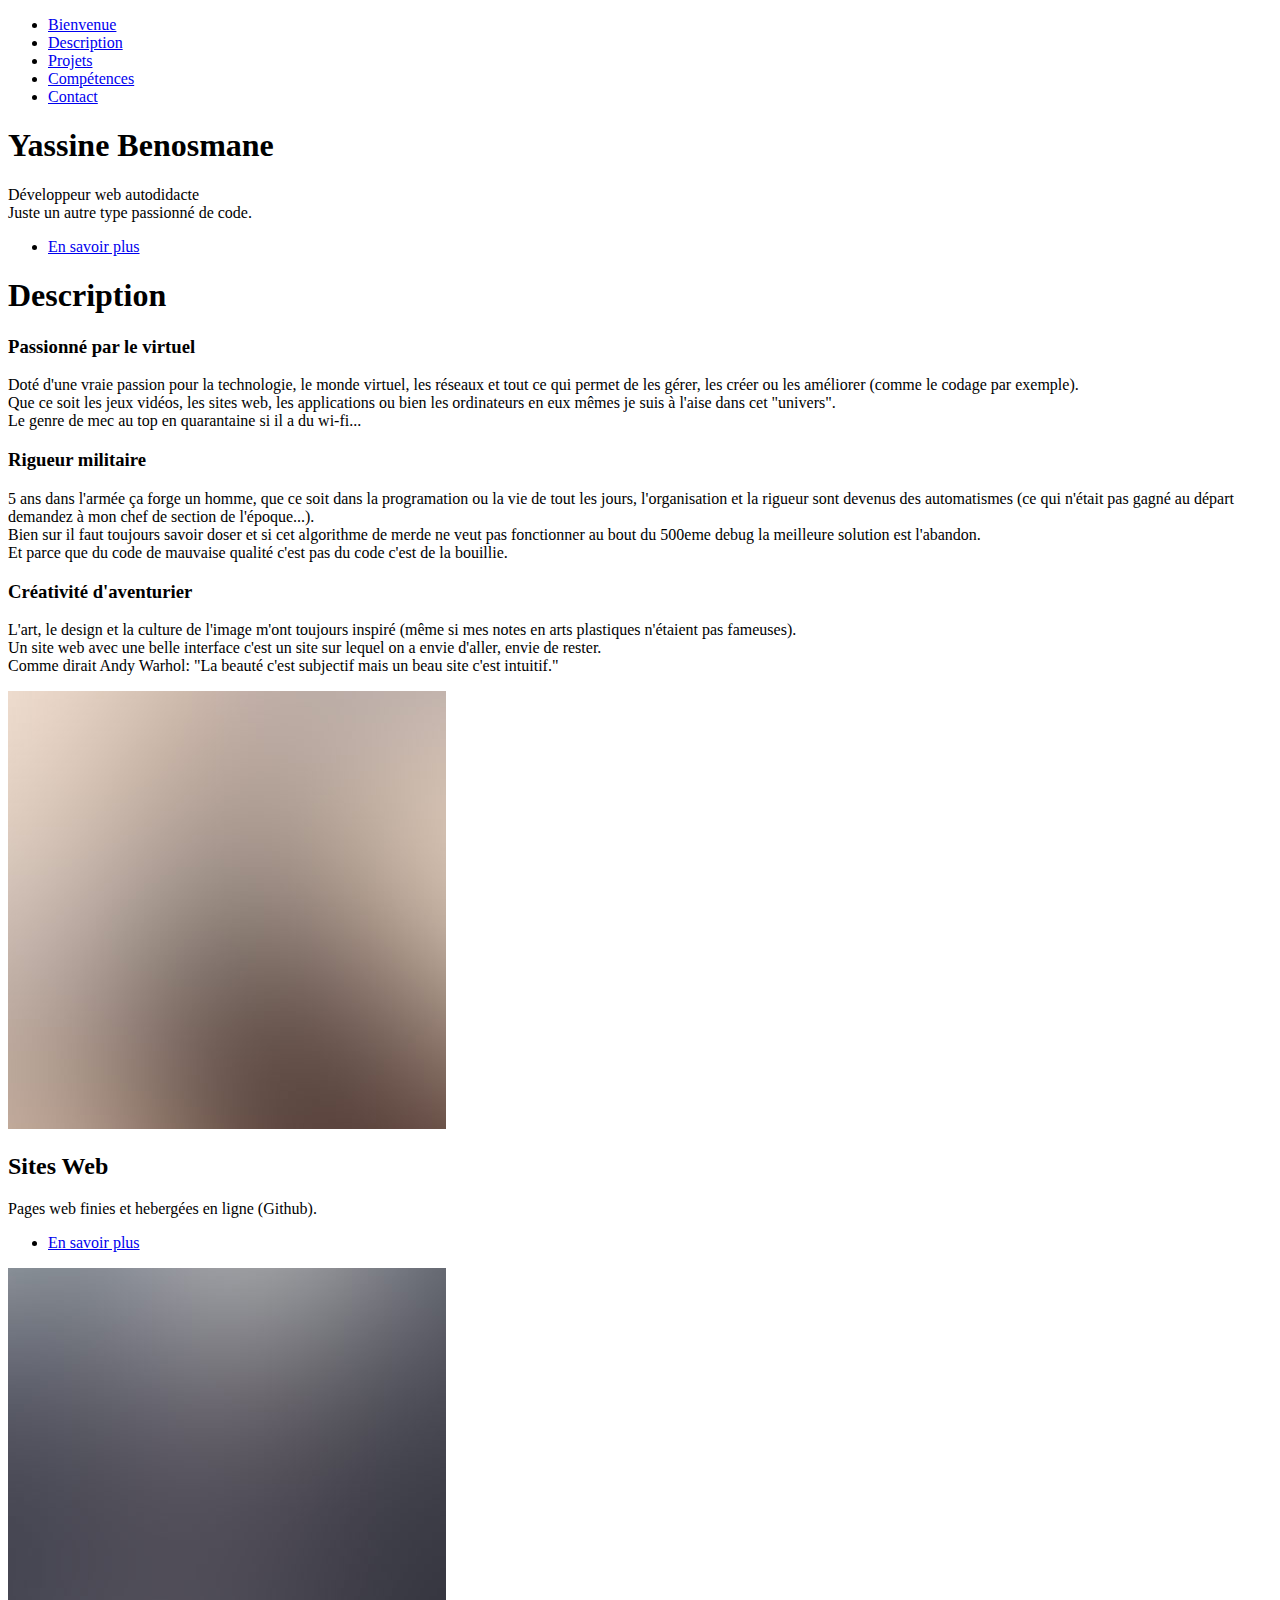
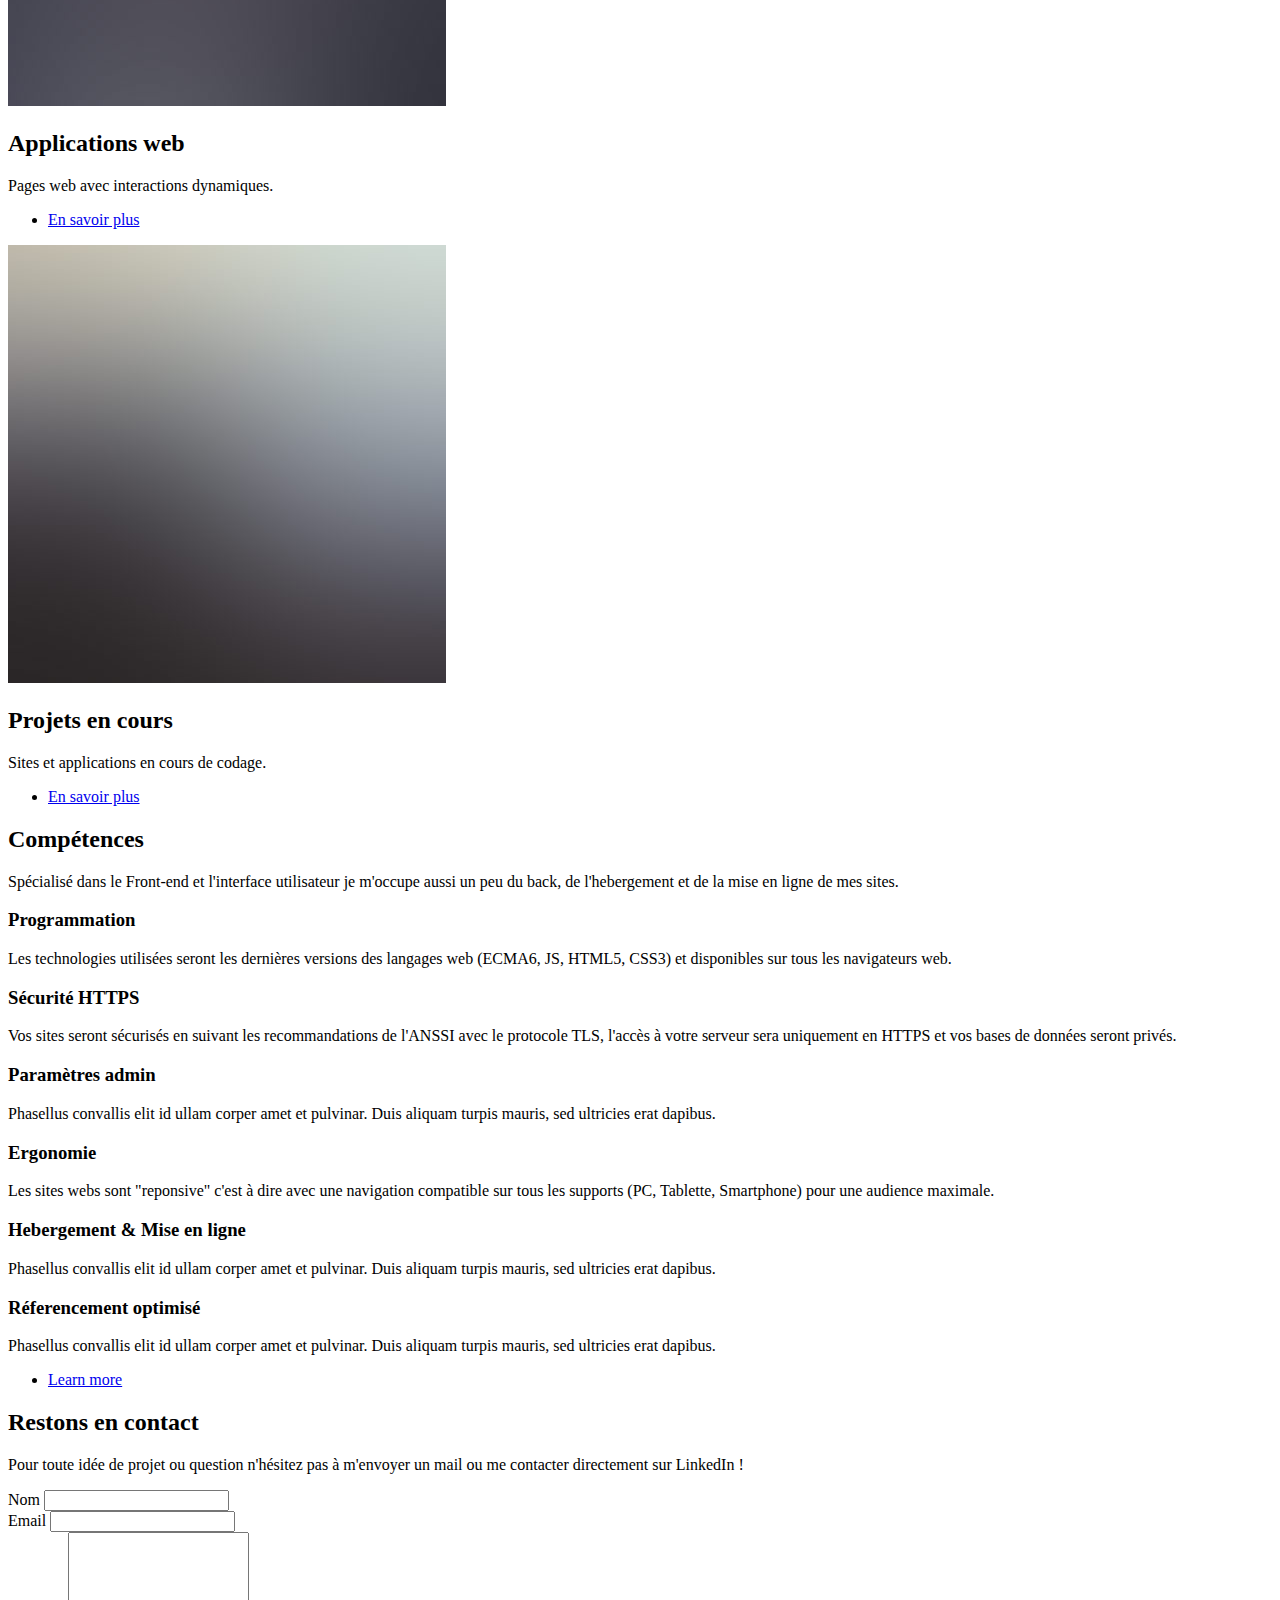
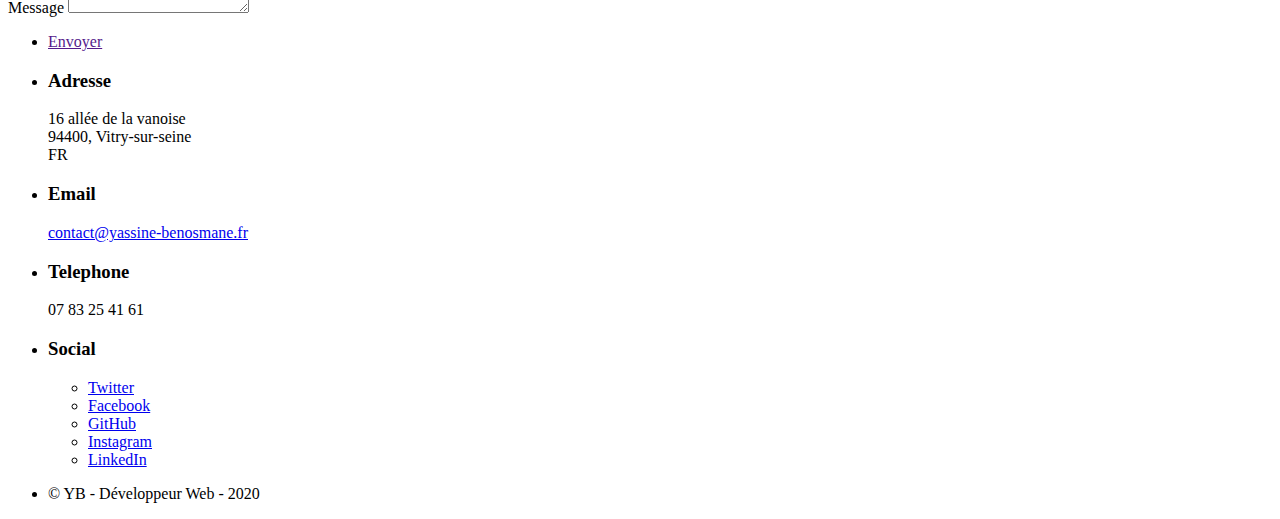
==== index.html @ b9f3a8df "Add files via upload" ====
<!DOCTYPE HTML>

<html>
	<head>
		<title>Yassine Benosmane</title>
		<meta charset="utf-8" />
		<meta name="viewport" content="width=device-width, initial-scale=1, user-scalable=no" />
		<link rel="stylesheet" href="assets/css/main.css" />
		<noscript><link rel="stylesheet" href="assets/css/noscript.css" /></noscript>
	</head>
	<body class="is-preload">

		<!-- Sidebar -->
			<section id="sidebar">
				<div class="inner">
					<nav>
						<ul>
							<li><a href="#intro">Bienvenue</a></li>
							<li><a href="#one">Description</a></li>
							<li><a href="#two">Projets</a></li>
							<li><a href="#three">Compétences</a></li>
							<li><a href="#four">Contact</a></li>
						</ul>
					</nav>
				</div>
			</section>

		<!-- Wrapper -->
			<div id="wrapper">

				<!-- Intro -->
					<section id="intro" class="wrapper style1 fullscreen fade-up">
						<div class="inner">
							<h1>Yassine Benosmane</h1>
							<p>Développeur web autodidacte<br />
							Juste un autre type passionné de code.</p>
							<ul class="actions">
								<li><a href="#one" class="button scrolly">En savoir plus</a></li>
							</ul>
						</div>
					</section>

					<!-- One-->
					<section id="one" class="wrapper style5">
						<div class="inner">
							<h1 class="major">Description</h1>

							<h3>Passionné par le virtuel</h3>
							<p>Doté d'une vraie passion pour la technologie, le monde virtuel, les réseaux et tout ce qui permet de les gérer, les créer ou les améliorer (comme le codage par exemple).</br>
								Que ce soit les jeux vidéos, les sites web, les applications ou bien les ordinateurs en eux mêmes je suis à l'aise dans cet "univers".</br>
								 Le genre de mec au top en quarantaine si il a du wi-fi...</p>
								<h3>Rigueur militaire</h3>
								<p> 5 ans dans l'armée ça forge un homme, que ce soit dans la programation ou la vie de tout les jours, l'organisation et la rigueur sont devenus des automatismes 
									(ce qui n'était pas gagné au départ demandez à mon chef de section de l'époque...).</br>
									Bien sur il faut toujours savoir doser et si cet algorithme de merde ne veut pas fonctionner au bout du 500eme debug la meilleure solution est l'abandon. </br>
									Et parce que du code de mauvaise qualité c'est pas du code c'est de la bouillie.</p>
									<h3>Créativité d'aventurier</h3>
							<p>L'art, le design et la culture de l'image m'ont toujours inspiré (même si mes notes en arts plastiques n'étaient pas fameuses). </br>
								Un site web avec une belle interface c'est un site sur lequel on a envie d'aller, envie de rester.</br>
								Comme dirait Andy Warhol: "La beauté c'est subjectif mais un beau site c'est intuitif."</p>
							
						</div>
					</section>


				<!-- Two -->
					<section id="two" class="wrapper style2 spotlights">
						<section>
							<a href="#" target="_blank" class="image"><img src="images/pic01.jpg" alt="" data-position="center center" /></a>
							<div class="content">
								<div class="inner">
									<h2>Sites Web</h2>
									<p>Pages web finies et hebergées en ligne (Github).</p>
									<ul class="actions">
										<li><a href="generic.html" target="_blank" class="button">En savoir plus</a></li>
									</ul>
								</div>
							</div>
						</section>
						<section>
							<a href="#" class="image"><img src="images/pic02.jpg" alt="" data-position="top center" /></a>
							<div class="content">
								<div class="inner">
									<h2>Applications web</h2>
									<p>Pages web avec interactions dynamiques.</p>
									<ul class="actions">
										<li><a href="generic.html" class="button">En savoir plus</a></li>
									</ul>
								</div>
							</div>
						</section>
						<section>
							<a href="#" class="image"><img src="images/pic03.jpg" alt="" data-position="25% 25%" /></a>
							<div class="content">
								<div class="inner">
									<h2>Projets en cours</h2>
									<p>Sites et applications en cours de codage.</p>
									<ul class="actions">
										<li><a href="generic.html" class="button">En savoir plus</a></li>
									</ul>
								</div>
							</div>
						</section>
					</section>

				<!-- Three -->
					<section id="three" class="wrapper style3 fade-up">
						<div class="inner">
							<h2>Compétences</h2>
							<p>Spécialisé dans le Front-end et l'interface utilisateur je m'occupe aussi un peu du back, de l'hebergement et de la mise en ligne de mes sites.</p>
							<div class="features">
								<section>
									<span class="icon solid major fa-code"></span>
									<h3>Programmation</h3>
									<p>Les technologies utilisées seront les dernières versions des langages web (ECMA6, JS, HTML5, CSS3) et disponibles sur tous les navigateurs web.</p>
								</section>
								<section>
									<span class="icon solid major fa-lock"></span>
									<h3>Sécurité HTTPS</h3>
									<p>Vos sites seront sécurisés en suivant les recommandations de l'ANSSI avec le protocole TLS, l'accès à votre serveur sera uniquement en HTTPS et vos bases de données seront privés.</p>
								</section>
								<section>
									<span class="icon solid major fa-cog"></span>
									<h3>Paramètres admin</h3>
									<p>Phasellus convallis elit id ullam corper amet et pulvinar. Duis aliquam turpis mauris, sed ultricies erat dapibus.</p>
								</section>
								<section>
									<span class="icon solid major fa-desktop"></span>
									<h3>Ergonomie</h3>
									<p>Les sites webs sont "reponsive" c'est à dire avec une navigation compatible sur tous les supports (PC, Tablette, Smartphone) pour une audience maximale.</p>
								</section>
								<section>
									<span class="icon solid major fa-link"></span>
									<h3>Hebergement & Mise en ligne</h3>
									<p>Phasellus convallis elit id ullam corper amet et pulvinar. Duis aliquam turpis mauris, sed ultricies erat dapibus.</p>
								</section>
								<section>
									<span class="icon major fa-gem"></span>
									<h3>Réferencement optimisé</h3>
									<p>Phasellus convallis elit id ullam corper amet et pulvinar. Duis aliquam turpis mauris, sed ultricies erat dapibus.</p>
								</section>
							</div>
							<ul class="actions">
								<li><a href="generic.html" class="button">Learn more</a></li>
							</ul>
						</div>
					</section>

				<!-- Three -->
					<section id="four" class="wrapper style1 fade-up">
						<div class="inner">
							<h2>Restons en contact</h2>
							<p>Pour toute idée de projet ou question n'hésitez pas à m'envoyer un mail ou me contacter directement sur LinkedIn !</p>
							<div class="split style1">
								<section>
									<form method="post" action="#">
										<div class="fields">
											<div class="field half">
												<label for="name">Nom</label>
												<input type="text" name="name" id="name" />
											</div>
											<div class="field half">
												<label for="email">Email</label>
												<input type="text" name="email" id="email" />
											</div>
											<div class="field">
												<label for="message">Message</label>
												<textarea name="message" id="message" rows="5"></textarea>
											</div>
										</div>
										<ul class="actions">
											<li><a href="" class="button submit">Envoyer</a></li>
										</ul>
									</form>
								</section>
								<section>
									<ul class="contact">
										<li>
											<h3>Adresse</h3>
											<span>16 allée de la vanoise<br />
											94400, Vitry-sur-seine<br />
											FR</span>
										</li>
										<li>
											<h3>Email</h3>
											<a href="#">contact@yassine-benosmane.fr</a>
										</li>
										<li>
											<h3>Telephone</h3>
											<span>07 83 25 41 61</span>
										</li>
										<li>
											<h3>Social</h3>
											<ul class="icons">
												<li><a href="#" class="icon brands fa-twitter"><span class="label">Twitter</span></a></li>
												<li><a href="#" class="icon brands fa-facebook-f"><span class="label">Facebook</span></a></li>
												<li><a href="#" class="icon brands fa-github"><span class="label">GitHub</span></a></li>
												<li><a href="#" class="icon brands fa-instagram"><span class="label">Instagram</span></a></li>
												<li><a href="#" class="icon brands fa-linkedin-in"><span class="label">LinkedIn</span></a></li>
											</ul>
										</li>
									</ul>
								</section>
							</div>
						</div>
					</section>

			</div>

		<!-- Footer -->
			<footer id="footer" class="wrapper style1-alt">
				<div class="inner">
					<ul class="menu">
						<li>&copy; YB - Développeur Web - 2020</li>
					</ul>
				</div>
			</footer>

		<!-- Scripts -->
			<script src="assets/js/jquery.min.js"></script>
			<script src="assets/js/jquery.scrollex.min.js"></script>
			<script src="assets/js/jquery.scrolly.min.js"></script>
			<script src="assets/js/browser.min.js"></script>
			<script src="assets/js/breakpoints.min.js"></script>
			<script src="assets/js/util.js"></script>
			<script src="assets/js/main.js"></script>

	</body>
</html>
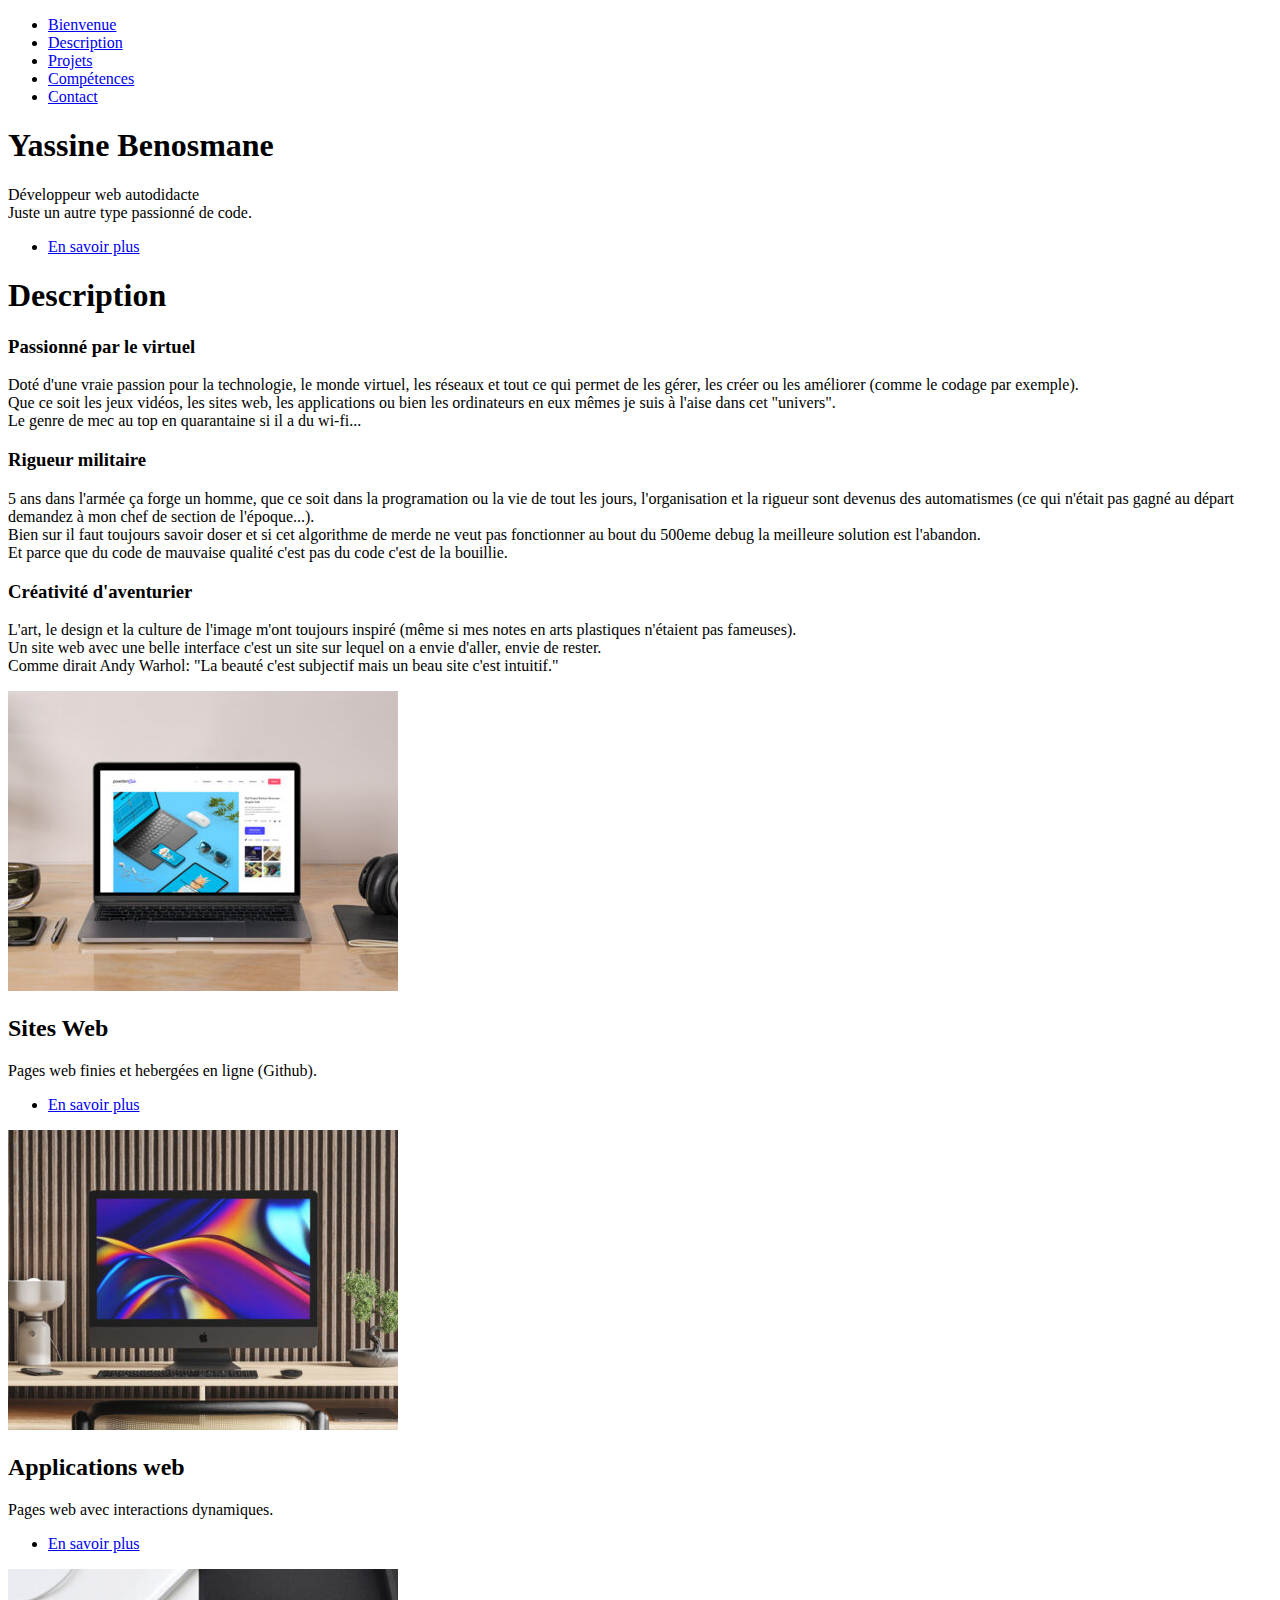
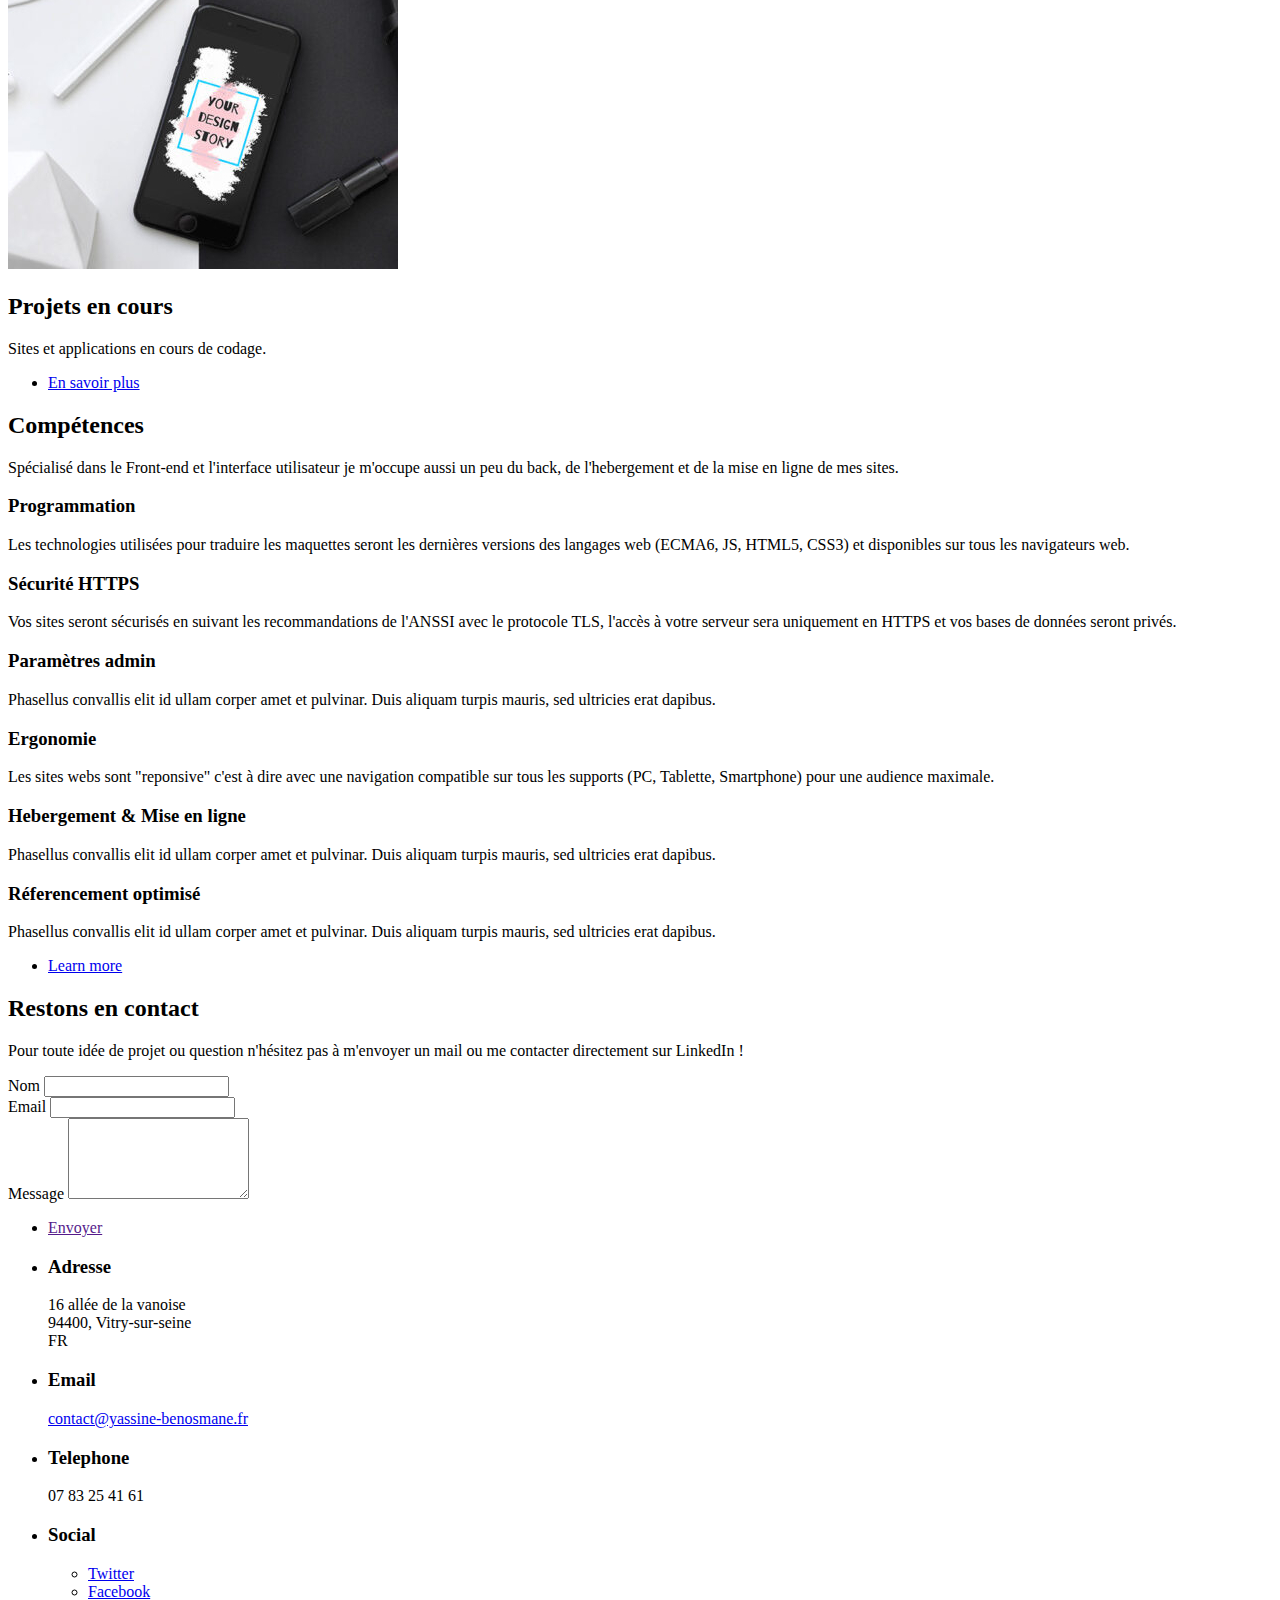
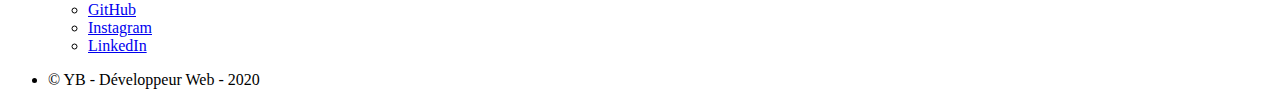
==== commit 7b9fbc02: "Add files via upload" ====
--- a/index.html
+++ b/index.html
@@ -66,7 +66,7 @@
 				<!-- Two -->
 					<section id="two" class="wrapper style2 spotlights">
 						<section>
-							<a href="#" target="_blank" class="image"><img src="images/pic01.jpg" alt="" data-position="center center" /></a>
+							<a href="#" target="_blank" class="image"><img src="images/test.jpg" alt="" data-position="center center" /></a>
 							<div class="content">
 								<div class="inner">
 									<h2>Sites Web</h2>
@@ -78,7 +78,7 @@
 							</div>
 						</section>
 						<section>
-							<a href="#" class="image"><img src="images/pic02.jpg" alt="" data-position="top center" /></a>
+							<a href="#" class="image"><img src="images/test3.jpg" alt="" data-position="top center" /></a>
 							<div class="content">
 								<div class="inner">
 									<h2>Applications web</h2>
@@ -90,7 +90,7 @@
 							</div>
 						</section>
 						<section>
-							<a href="#" class="image"><img src="images/pic03.jpg" alt="" data-position="25% 25%" /></a>
+							<a href="#" class="image"><img src="images/test2.jpg" alt="" data-position="25% 25%" /></a>
 							<div class="content">
 								<div class="inner">
 									<h2>Projets en cours</h2>
@@ -112,7 +112,7 @@
 								<section>
 									<span class="icon solid major fa-code"></span>
 									<h3>Programmation</h3>
-									<p>Les technologies utilisées seront les dernières versions des langages web (ECMA6, JS, HTML5, CSS3) et disponibles sur tous les navigateurs web.</p>
+									<p>Les technologies utilisées pour traduire les maquettes seront les dernières versions des langages web (ECMA6, JS, HTML5, CSS3) et disponibles sur tous les navigateurs web.</p>
 								</section>
 								<section>
 									<span class="icon solid major fa-lock"></span>
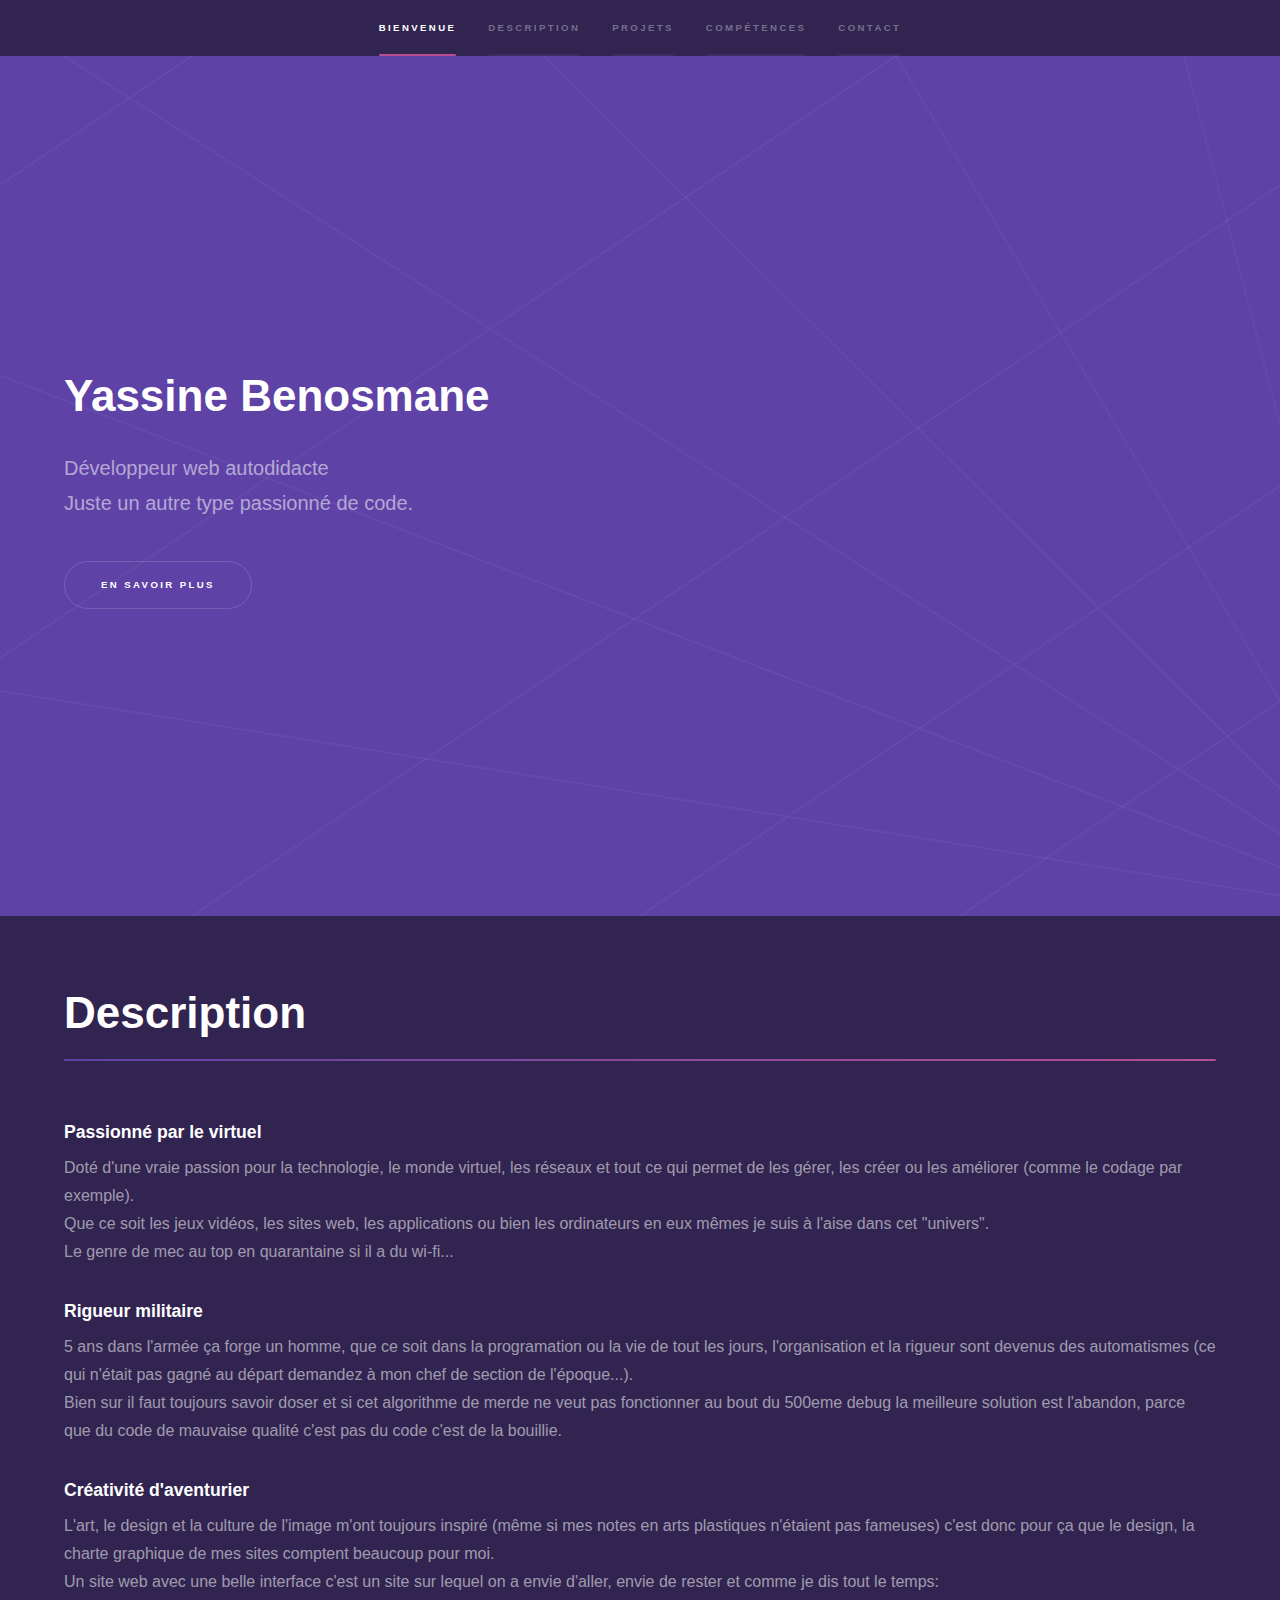
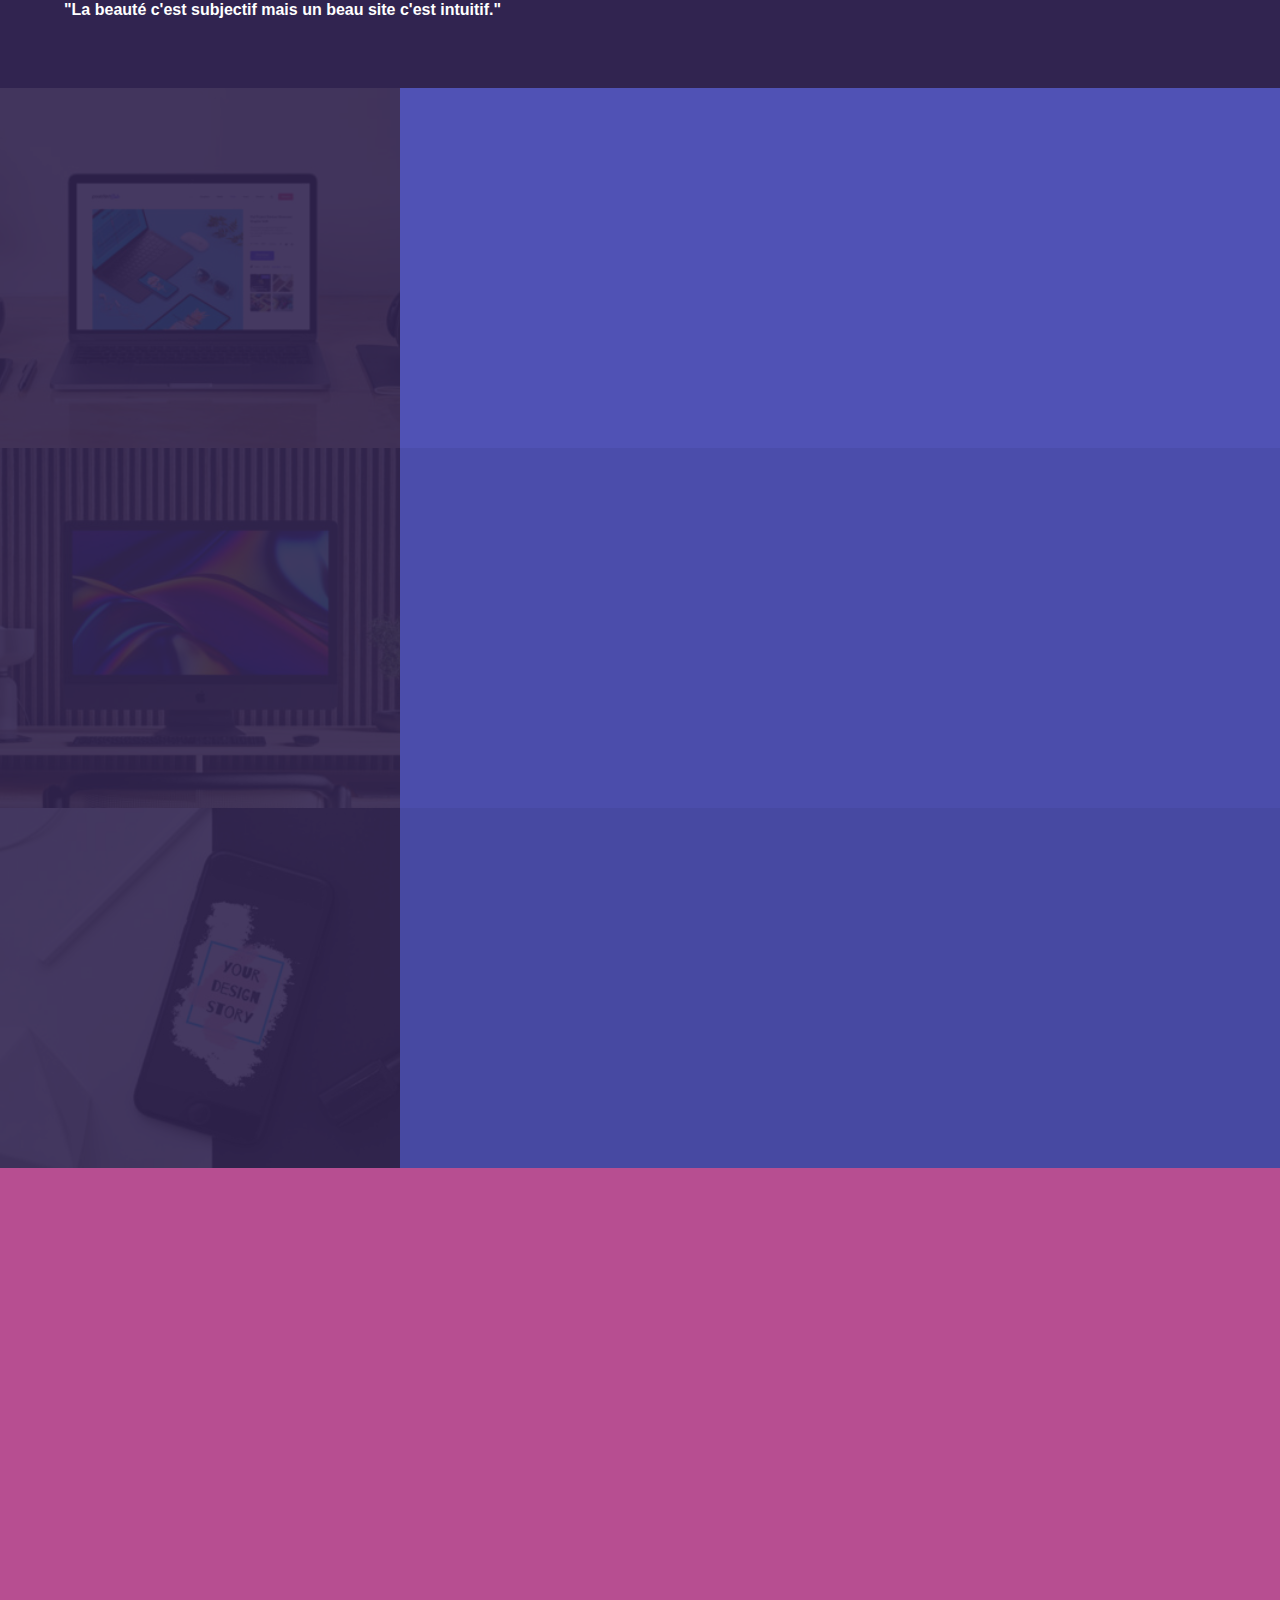
==== commit 72e1e825: "Add files via upload" ====
--- a/index.html
+++ b/index.html
@@ -52,12 +52,13 @@
 								<h3>Rigueur militaire</h3>
 								<p> 5 ans dans l'armée ça forge un homme, que ce soit dans la programation ou la vie de tout les jours, l'organisation et la rigueur sont devenus des automatismes 
 									(ce qui n'était pas gagné au départ demandez à mon chef de section de l'époque...).</br>
-									Bien sur il faut toujours savoir doser et si cet algorithme de merde ne veut pas fonctionner au bout du 500eme debug la meilleure solution est l'abandon. </br>
-									Et parce que du code de mauvaise qualité c'est pas du code c'est de la bouillie.</p>
+									Bien sur il faut toujours savoir doser et si cet algorithme de merde ne veut pas fonctionner au bout du 500eme debug la meilleure solution est l'abandon,
+									 parce que du code de mauvaise qualité c'est pas du code c'est de la bouillie.</p>
 									<h3>Créativité d'aventurier</h3>
-							<p>L'art, le design et la culture de l'image m'ont toujours inspiré (même si mes notes en arts plastiques n'étaient pas fameuses). </br>
-								Un site web avec une belle interface c'est un site sur lequel on a envie d'aller, envie de rester.</br>
-								Comme dirait Andy Warhol: "La beauté c'est subjectif mais un beau site c'est intuitif."</p>
+							<p>L'art, le design et la culture de l'image m'ont toujours inspiré (même si mes notes en arts plastiques n'étaient pas fameuses)
+								c'est donc pour ça que le design, la charte graphique de mes sites comptent beaucoup pour moi. </br>
+								Un site web avec une belle interface c'est un site sur lequel on a envie d'aller, envie de rester et comme je dis tout le temps:</br>
+								<strong>"La beauté c'est subjectif mais un beau site c'est intuitif."</strong></p>
 							
 						</div>
 					</section>
@@ -69,8 +70,8 @@
 							<a href="#" target="_blank" class="image"><img src="images/test.jpg" alt="" data-position="center center" /></a>
 							<div class="content">
 								<div class="inner">
-									<h2>Sites Web</h2>
-									<p>Pages web finies et hebergées en ligne (Github).</p>
+									<h2> Sites Web</h2>
+									<p>Pages web finies et hebergées en ligne (Github/OVHcloud).</p>
 									<ul class="actions">
 										<li><a href="generic.html" target="_blank" class="button">En savoir plus</a></li>
 									</ul>
@@ -81,7 +82,7 @@
 							<a href="#" class="image"><img src="images/test3.jpg" alt="" data-position="top center" /></a>
 							<div class="content">
 								<div class="inner">
-									<h2>Applications web</h2>
+									<h2> Applications web</h2>
 									<p>Pages web avec interactions dynamiques.</p>
 									<ul class="actions">
 										<li><a href="generic.html" class="button">En savoir plus</a></li>
@@ -93,8 +94,8 @@
 							<a href="#" class="image"><img src="images/test2.jpg" alt="" data-position="25% 25%" /></a>
 							<div class="content">
 								<div class="inner">
-									<h2>Projets en cours</h2>
-									<p>Sites et applications en cours de codage.</p>
+									<h2> Projets en cours</h2>
+									<p>Sites et applications et composants en cours de codage.</p>
 									<ul class="actions">
 										<li><a href="generic.html" class="button">En savoir plus</a></li>
 									</ul>
@@ -140,9 +141,9 @@
 									<p>Phasellus convallis elit id ullam corper amet et pulvinar. Duis aliquam turpis mauris, sed ultricies erat dapibus.</p>
 								</section>
 							</div>
-							<ul class="actions">
+							<!-- <ul class="actions">
 								<li><a href="generic.html" class="button">Learn more</a></li>
-							</ul>
+							</ul> -->
 						</div>
 					</section>
 
--- a/assets/css/main.css
+++ b/assets/css/main.css
@@ -0,0 +1,3907 @@
+@import url(fontawesome-all.min.css);
+
+
+html, body, div, span, applet, object,
+iframe, h1, h2, h3, h4, h5, h6, p, blockquote,
+pre, a, abbr, acronym, address, big, cite,
+code, del, dfn, em, img, ins, kbd, q, s, samp,
+small, strike, strong, sub, sup, tt, var, b,
+u, i, center, dl, dt, dd, ol, ul, li, fieldset,
+form, label, legend, table, caption, tbody,
+tfoot, thead, tr, th, td, article, aside,
+canvas, details, embed, figure, figcaption,
+footer, header, hgroup, menu, nav, output, ruby,
+section, summary, time, mark, audio, video {
+	margin: 0;
+	padding: 0;
+	border: 0;
+	font-size: 100%;
+	font: inherit;
+	vertical-align: baseline;}
+
+article, aside, details, figcaption, figure,
+footer, header, hgroup, menu, nav, section {
+	display: block;}
+
+body {
+	line-height: 1;
+}
+
+ol, ul {
+	list-style: none;
+}
+
+blockquote, q {
+	quotes: none;
+}
+
+	blockquote:before, blockquote:after, q:before, q:after {
+		content: '';
+		content: none;
+	}
+
+table {
+	border-collapse: collapse;
+	border-spacing: 0;
+}
+
+body {
+	-webkit-text-size-adjust: none;
+}
+
+mark {
+	background-color: transparent;
+	color: inherit;
+}
+
+input::-moz-focus-inner {
+	border: 0;
+	padding: 0;
+}
+
+input, select, textarea {
+	-moz-appearance: none;
+	-webkit-appearance: none;
+	-ms-appearance: none;
+	appearance: none;
+}
+
+/* Basic */
+
+	@-ms-viewport {
+		width: device-width;
+	}
+
+	body {
+		-ms-overflow-style: scrollbar;
+	}
+
+	@media screen and (max-width: 480px) {
+
+		html, body {
+			min-width: 320px;
+		}
+
+	}
+
+	html {
+		box-sizing: border-box;
+	}
+
+	*, *:before, *:after {
+		box-sizing: inherit;
+	}
+
+	body {
+		background: #312450;
+	}
+	.tex {
+	 color: #62508b;
+	}
+
+		body.is-preload *, body.is-preload *:before, body.is-preload *:after {
+			-moz-animation: none !important;
+			-webkit-animation: none !important;
+			-ms-animation: none !important;
+			animation: none !important;
+			-moz-transition: none !important;
+			-webkit-transition: none !important;
+			-ms-transition: none !important;
+			transition: none !important;
+		}
+
+/* Type */
+
+	body, input, select, textarea {
+		color: rgba(255, 255, 255, 0.55);
+		font-family: Arial, Helvetica, sans-serif;
+		font-size: 16.5pt;
+		font-weight: normal;
+		line-height: 1.75;
+	}
+
+		@media screen and (max-width: 1680px) {
+
+			body, input, select, textarea {
+				font-size: 13pt;
+			}
+
+		}
+
+		@media screen and (max-width: 1280px) {
+
+			body, input, select, textarea {
+				font-size: 12pt;
+			}
+
+		}
+
+		@media screen and (max-width: 360px) {
+
+			body, input, select, textarea {
+				font-size: 11pt;
+			}
+
+		}
+
+	a {
+		-moz-transition: color 0.2s ease, border-bottom-color 0.2s ease;
+		-webkit-transition: color 0.2s ease, border-bottom-color 0.2s ease;
+		-ms-transition: color 0.2s ease, border-bottom-color 0.2s ease;
+		transition: color 0.2s ease, border-bottom-color 0.2s ease;
+		border-bottom: dotted 1px rgba(255, 255, 255, 0.35);
+		color: inherit;
+		text-decoration: none;
+	}
+
+		a:hover {
+			border-bottom-color: transparent;
+			color: #ffffff;
+		}
+
+	strong, b {
+		color: #ffffff;
+		font-weight: bold;
+	}
+
+	em, i {
+		font-style: italic;
+	}
+
+	p {
+		margin: 0 0 2em 0;
+	}
+
+	h1, h2, h3, h4, h5, h6 {
+		color: #ffffff;
+		font-weight: bold;
+		line-height: 1.5;
+		margin: 0 0 0.5em 0;
+	}
+
+		h1 a, h2 a, h3 a, h4 a, h5 a, h6 a {
+			color: inherit;
+			text-decoration: none;
+		}
+
+	h1 {
+		font-size: 2.75em;
+	}
+
+		h1.major {
+			margin: 0 0 1.3em 0;
+			position: relative;
+			padding-bottom: 0.35em;
+		}
+
+			h1.major:after {
+				background-image: -moz-linear-gradient(to right, #5e42a6, #b74e91);
+				background-image: -webkit-linear-gradient(to right, #5e42a6, #b74e91);
+				background-image: -ms-linear-gradient(to right, #5e42a6, #b74e91);
+				background-image: linear-gradient(to right, #5e42a6, #b74e91);
+				-moz-transition: max-width 0.2s ease;
+				-webkit-transition: max-width 0.2s ease;
+				-ms-transition: max-width 0.2s ease;
+				transition: max-width 0.2s ease;
+				border-radius: 0.2em;
+				bottom: 0;
+				content: '';
+				height: 0.05em;
+				position: absolute;
+				right: 0;
+				width: 100%;
+			}
+
+	h2 {
+		font-size: 1.75em;
+	}
+
+	h3 {
+		font-size: 1.1em;
+	}
+
+	h4 {
+		font-size: 1em;
+	}
+
+	h5 {
+		font-size: 0.8em;
+	}
+
+	h6 {
+		font-size: 0.6em;
+	}
+
+	@media screen and (max-width: 736px) {
+
+		h1 {
+			font-size: 2em;
+		}
+
+		h2 {
+			font-size: 1.25em;
+		}
+
+		h3 {
+			font-size: 1em;
+		}
+
+		h4 {
+			font-size: 0.8em;
+		}
+
+		h5 {
+			font-size: 0.6em;
+		}
+
+		h6 {
+			font-size: 0.6em;
+		}
+
+	}
+
+	sub {
+		font-size: 0.8em;
+		position: relative;
+		top: 0.5em;
+	}
+
+	sup {
+		font-size: 0.8em;
+		position: relative;
+		top: -0.5em;
+	}
+
+	blockquote {
+		border-left: solid 4px rgba(255, 255, 255, 0.15);
+		font-style: italic;
+		margin: 0 0 2em 0;
+		padding: 0.5em 0 0.5em 2em;
+	}
+
+	code {
+		background: rgba(255, 255, 255, 0.05);
+		border-radius: 0.25em;
+		border: solid 1px rgba(255, 255, 255, 0.15);
+		font-family: "Courier New", monospace;
+		font-size: 0.9em;
+		margin: 0 0.25em;
+		padding: 0.25em 0.65em;
+	}
+
+	pre {
+		-webkit-overflow-scrolling: touch;
+		font-family: "Courier New", monospace;
+		font-size: 0.9em;
+		margin: 0 0 2em 0;
+	}
+
+		pre code {
+			display: block;
+			line-height: 1.75em;
+			padding: 1em 1.5em;
+			overflow-x: auto;
+		}
+
+	hr {
+		border: 0;
+		border-bottom: solid 1px rgba(255, 255, 255, 0.15);
+		margin: 2em 0;
+	}
+
+		hr.major {
+			margin: 3em 0;
+		}
+
+	.align-left {
+		text-align: left;
+	}
+
+	.align-center {
+		text-align: center;
+	}
+
+	.align-right {
+		text-align: right;
+	}
+
+/* Row */
+
+	.row {
+		display: flex;
+		flex-wrap: wrap;
+		box-sizing: border-box;
+		align-items: stretch;
+	}
+
+		.row > * {
+			box-sizing: border-box;
+		}
+
+		.row.gtr-uniform > * > :last-child {
+			margin-bottom: 0;
+		}
+
+		.row.aln-left {
+			justify-content: flex-start;
+		}
+
+		.row.aln-center {
+			justify-content: center;
+		}
+
+		.row.aln-right {
+			justify-content: flex-end;
+		}
+
+		.row.aln-top {
+			align-items: flex-start;
+		}
+
+		.row.aln-middle {
+			align-items: center;
+		}
+
+		.row.aln-bottom {
+			align-items: flex-end;
+		}
+
+		.row > .imp {
+			order: -1;
+		}
+
+		.row > .col-1 {
+			width: 8.33333%;
+		}
+
+		.row > .off-1 {
+			margin-left: 8.33333%;
+		}
+
+		.row > .col-2 {
+			width: 16.66667%;
+		}
+
+		.row > .off-2 {
+			margin-left: 16.66667%;
+		}
+
+		.row > .col-3 {
+			width: 25%;
+		}
+
+		.row > .off-3 {
+			margin-left: 25%;
+		}
+
+		.row > .col-4 {
+			width: 33.33333%;
+		}
+
+		.row > .off-4 {
+			margin-left: 33.33333%;
+		}
+
+		.row > .col-5 {
+			width: 41.66667%;
+		}
+
+		.row > .off-5 {
+			margin-left: 41.66667%;
+		}
+
+		.row > .col-6 {
+			width: 50%;
+		}
+
+		.row > .off-6 {
+			margin-left: 50%;
+		}
+
+		.row > .col-7 {
+			width: 58.33333%;
+		}
+
+		.row > .off-7 {
+			margin-left: 58.33333%;
+		}
+
+		.row > .col-8 {
+			width: 66.66667%;
+		}
+
+		.row > .off-8 {
+			margin-left: 66.66667%;
+		}
+
+		.row > .col-9 {
+			width: 75%;
+		}
+
+		.row > .off-9 {
+			margin-left: 75%;
+		}
+
+		.row > .col-10 {
+			width: 83.33333%;
+		}
+
+		.row > .off-10 {
+			margin-left: 83.33333%;
+		}
+
+		.row > .col-11 {
+			width: 91.66667%;
+		}
+
+		.row > .off-11 {
+			margin-left: 91.66667%;
+		}
+
+		.row > .col-12 {
+			width: 100%;
+		}
+
+		.row > .off-12 {
+			margin-left: 100%;
+		}
+
+		.row.gtr-0 {
+			margin-top: 0;
+			margin-left: 0em;
+		}
+
+			.row.gtr-0 > * {
+				padding: 0 0 0 0em;
+			}
+
+			.row.gtr-0.gtr-uniform {
+				margin-top: 0em;
+			}
+
+				.row.gtr-0.gtr-uniform > * {
+					padding-top: 0em;
+				}
+
+		.row.gtr-25 {
+			margin-top: 0;
+			margin-left: -0.375em;
+		}
+
+			.row.gtr-25 > * {
+				padding: 0 0 0 0.375em;
+			}
+
+			.row.gtr-25.gtr-uniform {
+				margin-top: -0.375em;
+			}
+
+				.row.gtr-25.gtr-uniform > * {
+					padding-top: 0.375em;
+				}
+
+		.row.gtr-50 {
+			margin-top: 0;
+			margin-left: -0.75em;
+		}
+
+			.row.gtr-50 > * {
+				padding: 0 0 0 0.75em;
+			}
+
+			.row.gtr-50.gtr-uniform {
+				margin-top: -0.75em;
+			}
+
+				.row.gtr-50.gtr-uniform > * {
+					padding-top: 0.75em;
+				}
+
+		.row {
+			margin-top: 0;
+			margin-left: -1.5em;
+		}
+
+			.row > * {
+				padding: 0 0 0 1.5em;
+			}
+
+			.row.gtr-uniform {
+				margin-top: -1.5em;
+			}
+
+				.row.gtr-uniform > * {
+					padding-top: 1.5em;
+				}
+
+		.row.gtr-150 {
+			margin-top: 0;
+			margin-left: -2.25em;
+		}
+
+			.row.gtr-150 > * {
+				padding: 0 0 0 2.25em;
+			}
+
+			.row.gtr-150.gtr-uniform {
+				margin-top: -2.25em;
+			}
+
+				.row.gtr-150.gtr-uniform > * {
+					padding-top: 2.25em;
+				}
+
+		.row.gtr-200 {
+			margin-top: 0;
+			margin-left: -3em;
+		}
+
+			.row.gtr-200 > * {
+				padding: 0 0 0 3em;
+			}
+
+			.row.gtr-200.gtr-uniform {
+				margin-top: -3em;
+			}
+
+				.row.gtr-200.gtr-uniform > * {
+					padding-top: 3em;
+				}
+
+		@media screen and (max-width: 1680px) {
+
+			.row {
+				display: flex;
+				flex-wrap: wrap;
+				box-sizing: border-box;
+				align-items: stretch;
+			}
+
+				.row > * {
+					box-sizing: border-box;
+				}
+
+				.row.gtr-uniform > * > :last-child {
+					margin-bottom: 0;
+				}
+
+				.row.aln-left {
+					justify-content: flex-start;
+				}
+
+				.row.aln-center {
+					justify-content: center;
+				}
+
+				.row.aln-right {
+					justify-content: flex-end;
+				}
+
+				.row.aln-top {
+					align-items: flex-start;
+				}
+
+				.row.aln-middle {
+					align-items: center;
+				}
+
+				.row.aln-bottom {
+					align-items: flex-end;
+				}
+
+				.row > .imp-xlarge {
+					order: -1;
+				}
+
+				.row > .col-1-xlarge {
+					width: 8.33333%;
+				}
+
+				.row > .off-1-xlarge {
+					margin-left: 8.33333%;
+				}
+
+				.row > .col-2-xlarge {
+					width: 16.66667%;
+				}
+
+				.row > .off-2-xlarge {
+					margin-left: 16.66667%;
+				}
+
+				.row > .col-3-xlarge {
+					width: 25%;
+				}
+
+				.row > .off-3-xlarge {
+					margin-left: 25%;
+				}
+
+				.row > .col-4-xlarge {
+					width: 33.33333%;
+				}
+
+				.row > .off-4-xlarge {
+					margin-left: 33.33333%;
+				}
+
+				.row > .col-5-xlarge {
+					width: 41.66667%;
+				}
+
+				.row > .off-5-xlarge {
+					margin-left: 41.66667%;
+				}
+
+				.row > .col-6-xlarge {
+					width: 50%;
+				}
+
+				.row > .off-6-xlarge {
+					margin-left: 50%;
+				}
+
+				.row > .col-7-xlarge {
+					width: 58.33333%;
+				}
+
+				.row > .off-7-xlarge {
+					margin-left: 58.33333%;
+				}
+
+				.row > .col-8-xlarge {
+					width: 66.66667%;
+				}
+
+				.row > .off-8-xlarge {
+					margin-left: 66.66667%;
+				}
+
+				.row > .col-9-xlarge {
+					width: 75%;
+				}
+
+				.row > .off-9-xlarge {
+					margin-left: 75%;
+				}
+
+				.row > .col-10-xlarge {
+					width: 83.33333%;
+				}
+
+				.row > .off-10-xlarge {
+					margin-left: 83.33333%;
+				}
+
+				.row > .col-11-xlarge {
+					width: 91.66667%;
+				}
+
+				.row > .off-11-xlarge {
+					margin-left: 91.66667%;
+				}
+
+				.row > .col-12-xlarge {
+					width: 100%;
+				}
+
+				.row > .off-12-xlarge {
+					margin-left: 100%;
+				}
+
+				.row.gtr-0 {
+					margin-top: 0;
+					margin-left: 0em;
+				}
+
+					.row.gtr-0 > * {
+						padding: 0 0 0 0em;
+					}
+
+					.row.gtr-0.gtr-uniform {
+						margin-top: 0em;
+					}
+
+						.row.gtr-0.gtr-uniform > * {
+							padding-top: 0em;
+						}
+
+				.row.gtr-25 {
+					margin-top: 0;
+					margin-left: -0.375em;
+				}
+
+					.row.gtr-25 > * {
+						padding: 0 0 0 0.375em;
+					}
+
+					.row.gtr-25.gtr-uniform {
+						margin-top: -0.375em;
+					}
+
+						.row.gtr-25.gtr-uniform > * {
+							padding-top: 0.375em;
+						}
+
+				.row.gtr-50 {
+					margin-top: 0;
+					margin-left: -0.75em;
+				}
+
+					.row.gtr-50 > * {
+						padding: 0 0 0 0.75em;
+					}
+
+					.row.gtr-50.gtr-uniform {
+						margin-top: -0.75em;
+					}
+
+						.row.gtr-50.gtr-uniform > * {
+							padding-top: 0.75em;
+						}
+
+				.row {
+					margin-top: 0;
+					margin-left: -1.5em;
+				}
+
+					.row > * {
+						padding: 0 0 0 1.5em;
+					}
+
+					.row.gtr-uniform {
+						margin-top: -1.5em;
+					}
+
+						.row.gtr-uniform > * {
+							padding-top: 1.5em;
+						}
+
+				.row.gtr-150 {
+					margin-top: 0;
+					margin-left: -2.25em;
+				}
+
+					.row.gtr-150 > * {
+						padding: 0 0 0 2.25em;
+					}
+
+					.row.gtr-150.gtr-uniform {
+						margin-top: -2.25em;
+					}
+
+						.row.gtr-150.gtr-uniform > * {
+							padding-top: 2.25em;
+						}
+
+				.row.gtr-200 {
+					margin-top: 0;
+					margin-left: -3em;
+				}
+
+					.row.gtr-200 > * {
+						padding: 0 0 0 3em;
+					}
+
+					.row.gtr-200.gtr-uniform {
+						margin-top: -3em;
+					}
+
+						.row.gtr-200.gtr-uniform > * {
+							padding-top: 3em;
+						}
+
+		}
+
+		@media screen and (max-width: 1280px) {
+
+			.row {
+				display: flex;
+				flex-wrap: wrap;
+				box-sizing: border-box;
+				align-items: stretch;
+			}
+
+				.row > * {
+					box-sizing: border-box;
+				}
+
+				.row.gtr-uniform > * > :last-child {
+					margin-bottom: 0;
+				}
+
+				.row.aln-left {
+					justify-content: flex-start;
+				}
+
+				.row.aln-center {
+					justify-content: center;
+				}
+
+				.row.aln-right {
+					justify-content: flex-end;
+				}
+
+				.row.aln-top {
+					align-items: flex-start;
+				}
+
+				.row.aln-middle {
+					align-items: center;
+				}
+
+				.row.aln-bottom {
+					align-items: flex-end;
+				}
+
+				.row > .imp-large {
+					order: -1;
+				}
+
+				.row > .col-1-large {
+					width: 8.33333%;
+				}
+
+				.row > .off-1-large {
+					margin-left: 8.33333%;
+				}
+
+				.row > .col-2-large {
+					width: 16.66667%;
+				}
+
+				.row > .off-2-large {
+					margin-left: 16.66667%;
+				}
+
+				.row > .col-3-large {
+					width: 25%;
+				}
+
+				.row > .off-3-large {
+					margin-left: 25%;
+				}
+
+				.row > .col-4-large {
+					width: 33.33333%;
+				}
+
+				.row > .off-4-large {
+					margin-left: 33.33333%;
+				}
+
+				.row > .col-5-large {
+					width: 41.66667%;
+				}
+
+				.row > .off-5-large {
+					margin-left: 41.66667%;
+				}
+
+				.row > .col-6-large {
+					width: 50%;
+				}
+
+				.row > .off-6-large {
+					margin-left: 50%;
+				}
+
+				.row > .col-7-large {
+					width: 58.33333%;
+				}
+
+				.row > .off-7-large {
+					margin-left: 58.33333%;
+				}
+
+				.row > .col-8-large {
+					width: 66.66667%;
+				}
+
+				.row > .off-8-large {
+					margin-left: 66.66667%;
+				}
+
+				.row > .col-9-large {
+					width: 75%;
+				}
+
+				.row > .off-9-large {
+					margin-left: 75%;
+				}
+
+				.row > .col-10-large {
+					width: 83.33333%;
+				}
+
+				.row > .off-10-large {
+					margin-left: 83.33333%;
+				}
+
+				.row > .col-11-large {
+					width: 91.66667%;
+				}
+
+				.row > .off-11-large {
+					margin-left: 91.66667%;
+				}
+
+				.row > .col-12-large {
+					width: 100%;
+				}
+
+				.row > .off-12-large {
+					margin-left: 100%;
+				}
+
+				.row.gtr-0 {
+					margin-top: 0;
+					margin-left: 0em;
+				}
+
+					.row.gtr-0 > * {
+						padding: 0 0 0 0em;
+					}
+
+					.row.gtr-0.gtr-uniform {
+						margin-top: 0em;
+					}
+
+						.row.gtr-0.gtr-uniform > * {
+							padding-top: 0em;
+						}
+
+				.row.gtr-25 {
+					margin-top: 0;
+					margin-left: -0.375em;
+				}
+
+					.row.gtr-25 > * {
+						padding: 0 0 0 0.375em;
+					}
+
+					.row.gtr-25.gtr-uniform {
+						margin-top: -0.375em;
+					}
+
+						.row.gtr-25.gtr-uniform > * {
+							padding-top: 0.375em;
+						}
+
+				.row.gtr-50 {
+					margin-top: 0;
+					margin-left: -0.75em;
+				}
+
+					.row.gtr-50 > * {
+						padding: 0 0 0 0.75em;
+					}
+
+					.row.gtr-50.gtr-uniform {
+						margin-top: -0.75em;
+					}
+
+						.row.gtr-50.gtr-uniform > * {
+							padding-top: 0.75em;
+						}
+
+				.row {
+					margin-top: 0;
+					margin-left: -1.5em;
+				}
+
+					.row > * {
+						padding: 0 0 0 1.5em;
+					}
+
+					.row.gtr-uniform {
+						margin-top: -1.5em;
+					}
+
+						.row.gtr-uniform > * {
+							padding-top: 1.5em;
+						}
+
+				.row.gtr-150 {
+					margin-top: 0;
+					margin-left: -2.25em;
+				}
+
+					.row.gtr-150 > * {
+						padding: 0 0 0 2.25em;
+					}
+
+					.row.gtr-150.gtr-uniform {
+						margin-top: -2.25em;
+					}
+
+						.row.gtr-150.gtr-uniform > * {
+							padding-top: 2.25em;
+						}
+
+				.row.gtr-200 {
+					margin-top: 0;
+					margin-left: -3em;
+				}
+
+					.row.gtr-200 > * {
+						padding: 0 0 0 3em;
+					}
+
+					.row.gtr-200.gtr-uniform {
+						margin-top: -3em;
+					}
+
+						.row.gtr-200.gtr-uniform > * {
+							padding-top: 3em;
+						}
+
+		}
+
+		@media screen and (max-width: 980px) {
+
+			.row {
+				display: flex;
+				flex-wrap: wrap;
+				box-sizing: border-box;
+				align-items: stretch;
+			}
+
+				.row > * {
+					box-sizing: border-box;
+				}
+
+				.row.gtr-uniform > * > :last-child {
+					margin-bottom: 0;
+				}
+
+				.row.aln-left {
+					justify-content: flex-start;
+				}
+
+				.row.aln-center {
+					justify-content: center;
+				}
+
+				.row.aln-right {
+					justify-content: flex-end;
+				}
+
+				.row.aln-top {
+					align-items: flex-start;
+				}
+
+				.row.aln-middle {
+					align-items: center;
+				}
+
+				.row.aln-bottom {
+					align-items: flex-end;
+				}
+
+				.row > .imp-medium {
+					order: -1;
+				}
+
+				.row > .col-1-medium {
+					width: 8.33333%;
+				}
+
+				.row > .off-1-medium {
+					margin-left: 8.33333%;
+				}
+
+				.row > .col-2-medium {
+					width: 16.66667%;
+				}
+
+				.row > .off-2-medium {
+					margin-left: 16.66667%;
+				}
+
+				.row > .col-3-medium {
+					width: 25%;
+				}
+
+				.row > .off-3-medium {
+					margin-left: 25%;
+				}
+
+				.row > .col-4-medium {
+					width: 33.33333%;
+				}
+
+				.row > .off-4-medium {
+					margin-left: 33.33333%;
+				}
+
+				.row > .col-5-medium {
+					width: 41.66667%;
+				}
+
+				.row > .off-5-medium {
+					margin-left: 41.66667%;
+				}
+
+				.row > .col-6-medium {
+					width: 50%;
+				}
+
+				.row > .off-6-medium {
+					margin-left: 50%;
+				}
+
+				.row > .col-7-medium {
+					width: 58.33333%;
+				}
+
+				.row > .off-7-medium {
+					margin-left: 58.33333%;
+				}
+
+				.row > .col-8-medium {
+					width: 66.66667%;
+				}
+
+				.row > .off-8-medium {
+					margin-left: 66.66667%;
+				}
+
+				.row > .col-9-medium {
+					width: 75%;
+				}
+
+				.row > .off-9-medium {
+					margin-left: 75%;
+				}
+
+				.row > .col-10-medium {
+					width: 83.33333%;
+				}
+
+				.row > .off-10-medium {
+					margin-left: 83.33333%;
+				}
+
+				.row > .col-11-medium {
+					width: 91.66667%;
+				}
+
+				.row > .off-11-medium {
+					margin-left: 91.66667%;
+				}
+
+				.row > .col-12-medium {
+					width: 100%;
+				}
+
+				.row > .off-12-medium {
+					margin-left: 100%;
+				}
+
+				.row.gtr-0 {
+					margin-top: 0;
+					margin-left: 0em;
+				}
+
+					.row.gtr-0 > * {
+						padding: 0 0 0 0em;
+					}
+
+					.row.gtr-0.gtr-uniform {
+						margin-top: 0em;
+					}
+
+						.row.gtr-0.gtr-uniform > * {
+							padding-top: 0em;
+						}
+
+				.row.gtr-25 {
+					margin-top: 0;
+					margin-left: -0.375em;
+				}
+
+					.row.gtr-25 > * {
+						padding: 0 0 0 0.375em;
+					}
+
+					.row.gtr-25.gtr-uniform {
+						margin-top: -0.375em;
+					}
+
+						.row.gtr-25.gtr-uniform > * {
+							padding-top: 0.375em;
+						}
+
+				.row.gtr-50 {
+					margin-top: 0;
+					margin-left: -0.75em;
+				}
+
+					.row.gtr-50 > * {
+						padding: 0 0 0 0.75em;
+					}
+
+					.row.gtr-50.gtr-uniform {
+						margin-top: -0.75em;
+					}
+
+						.row.gtr-50.gtr-uniform > * {
+							padding-top: 0.75em;
+						}
+
+				.row {
+					margin-top: 0;
+					margin-left: -1.5em;
+				}
+
+					.row > * {
+						padding: 0 0 0 1.5em;
+					}
+
+					.row.gtr-uniform {
+						margin-top: -1.5em;
+					}
+
+						.row.gtr-uniform > * {
+							padding-top: 1.5em;
+						}
+
+				.row.gtr-150 {
+					margin-top: 0;
+					margin-left: -2.25em;
+				}
+
+					.row.gtr-150 > * {
+						padding: 0 0 0 2.25em;
+					}
+
+					.row.gtr-150.gtr-uniform {
+						margin-top: -2.25em;
+					}
+
+						.row.gtr-150.gtr-uniform > * {
+							padding-top: 2.25em;
+						}
+
+				.row.gtr-200 {
+					margin-top: 0;
+					margin-left: -3em;
+				}
+
+					.row.gtr-200 > * {
+						padding: 0 0 0 3em;
+					}
+
+					.row.gtr-200.gtr-uniform {
+						margin-top: -3em;
+					}
+
+						.row.gtr-200.gtr-uniform > * {
+							padding-top: 3em;
+						}
+
+		}
+
+		@media screen and (max-width: 736px) {
+
+			.row {
+				display: flex;
+				flex-wrap: wrap;
+				box-sizing: border-box;
+				align-items: stretch;
+			}
+
+				.row > * {
+					box-sizing: border-box;
+				}
+
+				.row.gtr-uniform > * > :last-child {
+					margin-bottom: 0;
+				}
+
+				.row.aln-left {
+					justify-content: flex-start;
+				}
+
+				.row.aln-center {
+					justify-content: center;
+				}
+
+				.row.aln-right {
+					justify-content: flex-end;
+				}
+
+				.row.aln-top {
+					align-items: flex-start;
+				}
+
+				.row.aln-middle {
+					align-items: center;
+				}
+
+				.row.aln-bottom {
+					align-items: flex-end;
+				}
+
+				.row > .imp-small {
+					order: -1;
+				}
+
+				.row > .col-1-small {
+					width: 8.33333%;
+				}
+
+				.row > .off-1-small {
+					margin-left: 8.33333%;
+				}
+
+				.row > .col-2-small {
+					width: 16.66667%;
+				}
+
+				.row > .off-2-small {
+					margin-left: 16.66667%;
+				}
+
+				.row > .col-3-small {
+					width: 25%;
+				}
+
+				.row > .off-3-small {
+					margin-left: 25%;
+				}
+
+				.row > .col-4-small {
+					width: 33.33333%;
+				}
+
+				.row > .off-4-small {
+					margin-left: 33.33333%;
+				}
+
+				.row > .col-5-small {
+					width: 41.66667%;
+				}
+
+				.row > .off-5-small {
+					margin-left: 41.66667%;
+				}
+
+				.row > .col-6-small {
+					width: 50%;
+				}
+
+				.row > .off-6-small {
+					margin-left: 50%;
+				}
+
+				.row > .col-7-small {
+					width: 58.33333%;
+				}
+
+				.row > .off-7-small {
+					margin-left: 58.33333%;
+				}
+
+				.row > .col-8-small {
+					width: 66.66667%;
+				}
+
+				.row > .off-8-small {
+					margin-left: 66.66667%;
+				}
+
+				.row > .col-9-small {
+					width: 75%;
+				}
+
+				.row > .off-9-small {
+					margin-left: 75%;
+				}
+
+				.row > .col-10-small {
+					width: 83.33333%;
+				}
+
+				.row > .off-10-small {
+					margin-left: 83.33333%;
+				}
+
+				.row > .col-11-small {
+					width: 91.66667%;
+				}
+
+				.row > .off-11-small {
+					margin-left: 91.66667%;
+				}
+
+				.row > .col-12-small {
+					width: 100%;
+				}
+
+				.row > .off-12-small {
+					margin-left: 100%;
+				}
+
+				.row.gtr-0 {
+					margin-top: 0;
+					margin-left: 0em;
+				}
+
+					.row.gtr-0 > * {
+						padding: 0 0 0 0em;
+					}
+
+					.row.gtr-0.gtr-uniform {
+						margin-top: 0em;
+					}
+
+						.row.gtr-0.gtr-uniform > * {
+							padding-top: 0em;
+						}
+
+				.row.gtr-25 {
+					margin-top: 0;
+					margin-left: -0.375em;
+				}
+
+					.row.gtr-25 > * {
+						padding: 0 0 0 0.375em;
+					}
+
+					.row.gtr-25.gtr-uniform {
+						margin-top: -0.375em;
+					}
+
+						.row.gtr-25.gtr-uniform > * {
+							padding-top: 0.375em;
+						}
+
+				.row.gtr-50 {
+					margin-top: 0;
+					margin-left: -0.75em;
+				}
+
+					.row.gtr-50 > * {
+						padding: 0 0 0 0.75em;
+					}
+
+					.row.gtr-50.gtr-uniform {
+						margin-top: -0.75em;
+					}
+
+						.row.gtr-50.gtr-uniform > * {
+							padding-top: 0.75em;
+						}
+
+				.row {
+					margin-top: 0;
+					margin-left: -1.5em;
+				}
+
+					.row > * {
+						padding: 0 0 0 1.5em;
+					}
+
+					.row.gtr-uniform {
+						margin-top: -1.5em;
+					}
+
+						.row.gtr-uniform > * {
+							padding-top: 1.5em;
+						}
+
+				.row.gtr-150 {
+					margin-top: 0;
+					margin-left: -2.25em;
+				}
+
+					.row.gtr-150 > * {
+						padding: 0 0 0 2.25em;
+					}
+
+					.row.gtr-150.gtr-uniform {
+						margin-top: -2.25em;
+					}
+
+						.row.gtr-150.gtr-uniform > * {
+							padding-top: 2.25em;
+						}
+
+				.row.gtr-200 {
+					margin-top: 0;
+					margin-left: -3em;
+				}
+
+					.row.gtr-200 > * {
+						padding: 0 0 0 3em;
+					}
+
+					.row.gtr-200.gtr-uniform {
+						margin-top: -3em;
+					}
+
+						.row.gtr-200.gtr-uniform > * {
+							padding-top: 3em;
+						}
+
+		}
+
+		@media screen and (max-width: 480px) {
+
+			.row {
+				display: flex;
+				flex-wrap: wrap;
+				box-sizing: border-box;
+				align-items: stretch;
+			}
+
+				.row > * {
+					box-sizing: border-box;
+				}
+
+				.row.gtr-uniform > * > :last-child {
+					margin-bottom: 0;
+				}
+
+				.row.aln-left {
+					justify-content: flex-start;
+				}
+
+				.row.aln-center {
+					justify-content: center;
+				}
+
+				.row.aln-right {
+					justify-content: flex-end;
+				}
+
+				.row.aln-top {
+					align-items: flex-start;
+				}
+
+				.row.aln-middle {
+					align-items: center;
+				}
+
+				.row.aln-bottom {
+					align-items: flex-end;
+				}
+
+				.row > .imp-xsmall {
+					order: -1;
+				}
+
+				.row > .col-1-xsmall {
+					width: 8.33333%;
+				}
+
+				.row > .off-1-xsmall {
+					margin-left: 8.33333%;
+				}
+
+				.row > .col-2-xsmall {
+					width: 16.66667%;
+				}
+
+				.row > .off-2-xsmall {
+					margin-left: 16.66667%;
+				}
+
+				.row > .col-3-xsmall {
+					width: 25%;
+				}
+
+				.row > .off-3-xsmall {
+					margin-left: 25%;
+				}
+
+				.row > .col-4-xsmall {
+					width: 33.33333%;
+				}
+
+				.row > .off-4-xsmall {
+					margin-left: 33.33333%;
+				}
+
+				.row > .col-5-xsmall {
+					width: 41.66667%;
+				}
+
+				.row > .off-5-xsmall {
+					margin-left: 41.66667%;
+				}
+
+				.row > .col-6-xsmall {
+					width: 50%;
+				}
+
+				.row > .off-6-xsmall {
+					margin-left: 50%;
+				}
+
+				.row > .col-7-xsmall {
+					width: 58.33333%;
+				}
+
+				.row > .off-7-xsmall {
+					margin-left: 58.33333%;
+				}
+
+				.row > .col-8-xsmall {
+					width: 66.66667%;
+				}
+
+				.row > .off-8-xsmall {
+					margin-left: 66.66667%;
+				}
+
+				.row > .col-9-xsmall {
+					width: 75%;
+				}
+
+				.row > .off-9-xsmall {
+					margin-left: 75%;
+				}
+
+				.row > .col-10-xsmall {
+					width: 83.33333%;
+				}
+
+				.row > .off-10-xsmall {
+					margin-left: 83.33333%;
+				}
+
+				.row > .col-11-xsmall {
+					width: 91.66667%;
+				}
+
+				.row > .off-11-xsmall {
+					margin-left: 91.66667%;
+				}
+
+				.row > .col-12-xsmall {
+					width: 100%;
+				}
+
+				.row > .off-12-xsmall {
+					margin-left: 100%;
+				}
+
+				.row.gtr-0 {
+					margin-top: 0;
+					margin-left: 0em;
+				}
+
+					.row.gtr-0 > * {
+						padding: 0 0 0 0em;
+					}
+
+					.row.gtr-0.gtr-uniform {
+						margin-top: 0em;
+					}
+
+						.row.gtr-0.gtr-uniform > * {
+							padding-top: 0em;
+						}
+
+				.row.gtr-25 {
+					margin-top: 0;
+					margin-left: -0.375em;
+				}
+
+					.row.gtr-25 > * {
+						padding: 0 0 0 0.375em;
+					}
+
+					.row.gtr-25.gtr-uniform {
+						margin-top: -0.375em;
+					}
+
+						.row.gtr-25.gtr-uniform > * {
+							padding-top: 0.375em;
+						}
+
+				.row.gtr-50 {
+					margin-top: 0;
+					margin-left: -0.75em;
+				}
+
+					.row.gtr-50 > * {
+						padding: 0 0 0 0.75em;
+					}
+
+					.row.gtr-50.gtr-uniform {
+						margin-top: -0.75em;
+					}
+
+						.row.gtr-50.gtr-uniform > * {
+							padding-top: 0.75em;
+						}
+
+				.row {
+					margin-top: 0;
+					margin-left: -1.5em;
+				}
+
+					.row > * {
+						padding: 0 0 0 1.5em;
+					}
+
+					.row.gtr-uniform {
+						margin-top: -1.5em;
+					}
+
+						.row.gtr-uniform > * {
+							padding-top: 1.5em;
+						}
+
+				.row.gtr-150 {
+					margin-top: 0;
+					margin-left: -2.25em;
+				}
+
+					.row.gtr-150 > * {
+						padding: 0 0 0 2.25em;
+					}
+
+					.row.gtr-150.gtr-uniform {
+						margin-top: -2.25em;
+					}
+
+						.row.gtr-150.gtr-uniform > * {
+							padding-top: 2.25em;
+						}
+
+				.row.gtr-200 {
+					margin-top: 0;
+					margin-left: -3em;
+				}
+
+					.row.gtr-200 > * {
+						padding: 0 0 0 3em;
+					}
+
+					.row.gtr-200.gtr-uniform {
+						margin-top: -3em;
+					}
+
+						.row.gtr-200.gtr-uniform > * {
+							padding-top: 3em;
+						}
+
+		}
+
+/* Box */
+
+	.box {
+		border-radius: 0.25em;
+		border: solid 1px rgba(255, 255, 255, 0.15);
+		margin-bottom: 2em;
+		padding: 1.5em;
+	}
+
+		.box > :last-child,
+		.box > :last-child > :last-child,
+		.box > :last-child > :last-child > :last-child {
+			margin-bottom: 0;
+		}
+
+		.box.alt {
+			border: 0;
+			border-radius: 0;
+			padding: 0;
+		}
+
+/* Button */
+
+	input[type="submit"],
+	input[type="reset"],
+	input[type="button"],
+	button,
+	.button {
+		-moz-appearance: none;
+		-webkit-appearance: none;
+		-ms-appearance: none;
+		appearance: none;
+		-moz-transition: border-color 0.2s ease;
+		-webkit-transition: border-color 0.2s ease;
+		-ms-transition: border-color 0.2s ease;
+		transition: border-color 0.2s ease;
+		background-color: transparent;
+		border: solid 1px !important;
+		border-color: rgba(255, 255, 255, 0.15) !important;
+		border-radius: 3em;
+		color: #ffffff !important;
+		cursor: pointer;
+		display: inline-block;
+		font-size: 0.6em;
+		font-weight: bold;
+		height: calc(4.75em + 2px);
+		letter-spacing: 0.25em;
+		line-height: 4.75em;
+		outline: 0;
+		padding: 0 3.75em;
+		position: relative;
+		text-align: center;
+		text-decoration: none;
+		text-transform: uppercase;
+		white-space: nowrap;
+	}
+
+		input[type="submit"]:after,
+		input[type="reset"]:after,
+		input[type="button"]:after,
+		button:after,
+		.button:after {
+			-moz-transform: scale(0.25);
+			-webkit-transform: scale(0.25);
+			-ms-transform: scale(0.25);
+			transform: scale(0.25);
+			pointer-events: none;
+			-moz-transition: opacity 0.2s ease, -moz-transform 0.2s ease;
+			-webkit-transition: opacity 0.2s ease, -webkit-transform 0.2s ease;
+			-ms-transition: opacity 0.2s ease, -ms-transform 0.2s ease;
+			transition: opacity 0.2s ease, transform 0.2s ease;
+			background: #ffffff;
+			border-radius: 3em;
+			content: '';
+			height: 100%;
+			left: 0;
+			opacity: 0;
+			position: absolute;
+			top: 0;
+			width: 100%;
+		}
+
+		input[type="submit"].icon:before,
+		input[type="reset"].icon:before,
+		input[type="button"].icon:before,
+		button.icon:before,
+		.button.icon:before {
+			margin-right: 0.75em;
+		}
+
+		input[type="submit"].fit,
+		input[type="reset"].fit,
+		input[type="button"].fit,
+		button.fit,
+		.button.fit {
+			width: 100%;
+		}
+
+		input[type="submit"].small,
+		input[type="reset"].small,
+		input[type="button"].small,
+		button.small,
+		.button.small {
+			font-size: 0.4em;
+		}
+
+		input[type="submit"].large,
+		input[type="reset"].large,
+		input[type="button"].large,
+		button.large,
+		.button.large {
+			font-size: 0.8em;
+		}
+
+		input[type="submit"].primary,
+		input[type="reset"].primary,
+		input[type="button"].primary,
+		button.primary,
+		.button.primary {
+			background-color: #ffffff;
+			color: #312450 !important;
+		}
+
+			input[type="submit"].primary:after,
+			input[type="reset"].primary:after,
+			input[type="button"].primary:after,
+			button.primary:after,
+			.button.primary:after {
+				display: none;
+			}
+
+		input[type="submit"].disabled, input[type="submit"]:disabled,
+		input[type="reset"].disabled,
+		input[type="reset"]:disabled,
+		input[type="button"].disabled,
+		input[type="button"]:disabled,
+		button.disabled,
+		button:disabled,
+		.button.disabled,
+		.button:disabled {
+			cursor: default;
+			opacity: 0.5;
+			pointer-events: none;
+		}
+
+		input[type="submit"]:hover,
+		input[type="reset"]:hover,
+		input[type="button"]:hover,
+		button:hover,
+		.button:hover {
+			border-color: rgba(255, 255, 255, 0.55) !important;
+		}
+
+			input[type="submit"]:hover:after,
+			input[type="reset"]:hover:after,
+			input[type="button"]:hover:after,
+			button:hover:after,
+			.button:hover:after {
+				opacity: 0.05;
+				-moz-transform: scale(1);
+				-webkit-transform: scale(1);
+				-ms-transform: scale(1);
+				transform: scale(1);
+			}
+
+			input[type="submit"]:hover:active,
+			input[type="reset"]:hover:active,
+			input[type="button"]:hover:active,
+			button:hover:active,
+			.button:hover:active {
+				border-color: #ffffff !important;
+			}
+
+				input[type="submit"]:hover:active:after,
+				input[type="reset"]:hover:active:after,
+				input[type="button"]:hover:active:after,
+				button:hover:active:after,
+				.button:hover:active:after {
+					opacity: 0.1;
+				}
+
+/* Features */
+
+	.features {
+		display: -moz-flex;
+		display: -webkit-flex;
+		display: -ms-flex;
+		display: flex;
+		-moz-flex-wrap: wrap;
+		-webkit-flex-wrap: wrap;
+		-ms-flex-wrap: wrap;
+		flex-wrap: wrap;
+		border-radius: 0.25em;
+		border: solid 1px rgba(255, 255, 255, 0.15);
+		background: rgba(255, 255, 255, 0.05);
+		margin: 0 0 2em 0;
+	}
+
+		.features section {
+			padding: 3.5em 3em 1em 7em ;
+			width: 50%;
+			border-top: solid 1px rgba(255, 255, 255, 0.15);
+			position: relative;
+		}
+
+			.features section:nth-child(-n + 2) {
+				border-top-width: 0;
+			}
+
+			.features section:nth-child(2n) {
+				border-left: solid 1px rgba(255, 255, 255, 0.15);
+			}
+
+			.features section .icon {
+				-moz-transition: opacity 0.5s ease, -moz-transform 0.5s ease;
+				-webkit-transition: opacity 0.5s ease, -webkit-transform 0.5s ease;
+				-ms-transition: opacity 0.5s ease, -ms-transform 0.5s ease;
+				transition: opacity 0.5s ease, transform 0.5s ease;
+				-moz-transition-delay: 1s;
+				-webkit-transition-delay: 1s;
+				-ms-transition-delay: 1s;
+				transition-delay: 1s;
+				-moz-transform: scale(1);
+				-webkit-transform: scale(1);
+				-ms-transform: scale(1);
+				transform: scale(1);
+				position: absolute;
+				left: 3em;
+				top: 3em;
+				opacity: 1;
+			}
+
+			.features section:nth-child(1) .icon {
+				-moz-transition-delay: 0.15s;
+				-webkit-transition-delay: 0.15s;
+				-ms-transition-delay: 0.15s;
+				transition-delay: 0.15s;
+			}
+
+			.features section:nth-child(2) .icon {
+				-moz-transition-delay: 0.3s;
+				-webkit-transition-delay: 0.3s;
+				-ms-transition-delay: 0.3s;
+				transition-delay: 0.3s;
+			}
+
+			.features section:nth-child(3) .icon {
+				-moz-transition-delay: 0.45s;
+				-webkit-transition-delay: 0.45s;
+				-ms-transition-delay: 0.45s;
+				transition-delay: 0.45s;
+			}
+
+			.features section:nth-child(4) .icon {
+				-moz-transition-delay: 0.6s;
+				-webkit-transition-delay: 0.6s;
+				-ms-transition-delay: 0.6s;
+				transition-delay: 0.6s;
+			}
+
+			.features section:nth-child(5) .icon {
+				-moz-transition-delay: 0.75s;
+				-webkit-transition-delay: 0.75s;
+				-ms-transition-delay: 0.75s;
+				transition-delay: 0.75s;
+			}
+
+			.features section:nth-child(6) .icon {
+				-moz-transition-delay: 0.9s;
+				-webkit-transition-delay: 0.9s;
+				-ms-transition-delay: 0.9s;
+				transition-delay: 0.9s;
+			}
+
+			.features section:nth-child(7) .icon {
+				-moz-transition-delay: 1.05s;
+				-webkit-transition-delay: 1.05s;
+				-ms-transition-delay: 1.05s;
+				transition-delay: 1.05s;
+			}
+
+			.features section:nth-child(8) .icon {
+				-moz-transition-delay: 1.2s;
+				-webkit-transition-delay: 1.2s;
+				-ms-transition-delay: 1.2s;
+				transition-delay: 1.2s;
+			}
+
+			.features section:nth-child(9) .icon {
+				-moz-transition-delay: 1.35s;
+				-webkit-transition-delay: 1.35s;
+				-ms-transition-delay: 1.35s;
+				transition-delay: 1.35s;
+			}
+
+			.features section:nth-child(10) .icon {
+				-moz-transition-delay: 1.5s;
+				-webkit-transition-delay: 1.5s;
+				-ms-transition-delay: 1.5s;
+				transition-delay: 1.5s;
+			}
+
+			.features section:nth-child(11) .icon {
+				-moz-transition-delay: 1.65s;
+				-webkit-transition-delay: 1.65s;
+				-ms-transition-delay: 1.65s;
+				transition-delay: 1.65s;
+			}
+
+			.features section:nth-child(12) .icon {
+				-moz-transition-delay: 1.8s;
+				-webkit-transition-delay: 1.8s;
+				-ms-transition-delay: 1.8s;
+				transition-delay: 1.8s;
+			}
+
+			.features section:nth-child(13) .icon {
+				-moz-transition-delay: 1.95s;
+				-webkit-transition-delay: 1.95s;
+				-ms-transition-delay: 1.95s;
+				transition-delay: 1.95s;
+			}
+
+			.features section:nth-child(14) .icon {
+				-moz-transition-delay: 2.1s;
+				-webkit-transition-delay: 2.1s;
+				-ms-transition-delay: 2.1s;
+				transition-delay: 2.1s;
+			}
+
+			.features section:nth-child(15) .icon {
+				-moz-transition-delay: 2.25s;
+				-webkit-transition-delay: 2.25s;
+				-ms-transition-delay: 2.25s;
+				transition-delay: 2.25s;
+			}
+
+			.features section:nth-child(16) .icon {
+				-moz-transition-delay: 2.4s;
+				-webkit-transition-delay: 2.4s;
+				-ms-transition-delay: 2.4s;
+				transition-delay: 2.4s;
+			}
+
+			.features section:nth-child(17) .icon {
+				-moz-transition-delay: 2.55s;
+				-webkit-transition-delay: 2.55s;
+				-ms-transition-delay: 2.55s;
+				transition-delay: 2.55s;
+			}
+
+			.features section:nth-child(18) .icon {
+				-moz-transition-delay: 2.7s;
+				-webkit-transition-delay: 2.7s;
+				-ms-transition-delay: 2.7s;
+				transition-delay: 2.7s;
+			}
+
+			.features section:nth-child(19) .icon {
+				-moz-transition-delay: 2.85s;
+				-webkit-transition-delay: 2.85s;
+				-ms-transition-delay: 2.85s;
+				transition-delay: 2.85s;
+			}
+
+			.features section:nth-child(20) .icon {
+				-moz-transition-delay: 3s;
+				-webkit-transition-delay: 3s;
+				-ms-transition-delay: 3s;
+				transition-delay: 3s;
+			}
+
+		.features.inactive section .icon {
+			-moz-transform: scale(0.5);
+			-webkit-transform: scale(0.5);
+			-ms-transform: scale(0.5);
+			transform: scale(0.5);
+			opacity: 0;
+		}
+
+		@media screen and (max-width: 980px) {
+
+			.features {
+				display: block;
+			}
+
+				.features section {
+					border-top-width: 1px !important;
+					border-left-width: 0 !important;
+					width: 100%;
+				}
+
+					.features section:first-child {
+						border-top-width: 0 !important;
+					}
+
+		}
+
+		@media screen and (max-width: 736px) {
+
+			.features section {
+				padding: 2.5em 1.5em 0.1em 5.5em ;
+			}
+
+				.features section .icon {
+					left: 1.5em;
+					top: 2em;
+				}
+
+		}
+
+		@media screen and (max-width: 480px) {
+
+			.features section {
+				padding: 2em 1.5em 0.1em 1.5em ;
+			}
+
+				.features section .icon {
+					left: 0;
+					position: relative;
+					top: 0;
+				}
+
+		}
+
+/* Form */
+
+	form {
+		margin: 0 0 2em 0;
+	}
+
+		form > :last-child {
+			margin-bottom: 0;
+		}
+
+		form > .fields {
+			display: -moz-flex;
+			display: -webkit-flex;
+			display: -ms-flex;
+			display: flex;
+			-moz-flex-wrap: wrap;
+			-webkit-flex-wrap: wrap;
+			-ms-flex-wrap: wrap;
+			flex-wrap: wrap;
+			width: calc(100% + 3em);
+			margin: -1.5em 0 2em -1.5em;
+		}
+
+			form > .fields > .field {
+				-moz-flex-grow: 0;
+				-webkit-flex-grow: 0;
+				-ms-flex-grow: 0;
+				flex-grow: 0;
+				-moz-flex-shrink: 0;
+				-webkit-flex-shrink: 0;
+				-ms-flex-shrink: 0;
+				flex-shrink: 0;
+				padding: 1.5em 0 0 1.5em;
+				width: calc(100% - 1.5em);
+			}
+
+				form > .fields > .field.half {
+					width: calc(50% - 0.75em);
+				}
+
+				form > .fields > .field.third {
+					width: calc(100%/3 - 0.5em);
+				}
+
+				form > .fields > .field.quarter {
+					width: calc(25% - 0.375em);
+				}
+
+		@media screen and (max-width: 480px) {
+
+			form > .fields {
+				width: calc(100% + 3em);
+				margin: -1.5em 0 2em -1.5em;
+			}
+
+				form > .fields > .field {
+					padding: 1.5em 0 0 1.5em;
+					width: calc(100% - 1.5em);
+				}
+
+					form > .fields > .field.half {
+						width: calc(100% - 1.5em);
+					}
+
+					form > .fields > .field.third {
+						width: calc(100% - 1.5em);
+					}
+
+					form > .fields > .field.quarter {
+						width: calc(100% - 1.5em);
+					}
+
+		}
+
+	label {
+		color: #ffffff;
+		font-weight: bold;
+		line-height: 1.5;
+		margin: 0 0 0.7em 0;
+		display: block;
+		font-size: 1.1em;
+	}
+
+	input[type="text"],
+	input[type="password"],
+	input[type="email"],
+	input[type="tel"],
+	select,
+	textarea {
+		-moz-appearance: none;
+		-webkit-appearance: none;
+		-ms-appearance: none;
+		appearance: none;
+		background: rgba(255, 255, 255, 0.05);
+		border-radius: 0.25em;
+		border: none;
+		border: solid 1px rgba(255, 255, 255, 0.15);
+		color: inherit;
+		display: block;
+		outline: 0;
+		padding: 0 1em;
+		text-decoration: none;
+		width: 100%;
+	}
+
+		input[type="text"]:invalid,
+		input[type="password"]:invalid,
+		input[type="email"]:invalid,
+		input[type="tel"]:invalid,
+		select:invalid,
+		textarea:invalid {
+			box-shadow: none;
+		}
+
+		input[type="text"]:focus,
+		input[type="password"]:focus,
+		input[type="email"]:focus,
+		input[type="tel"]:focus,
+		select:focus,
+		textarea:focus {
+			border-color: #ffffff;
+			box-shadow: 0 0 0 1px #ffffff;
+		}
+
+	select {
+		background-image: url("data:image/svg+xml;charset=utf8,%3Csvg xmlns='http://www.w3.org/2000/svg' width='40' height='40' preserveAspectRatio='none' viewBox='0 0 40 40'%3E%3Cpath d='M9.4,12.3l10.4,10.4l10.4-10.4c0.2-0.2,0.5-0.4,0.9-0.4c0.3,0,0.6,0.1,0.9,0.4l3.3,3.3c0.2,0.2,0.4,0.5,0.4,0.9 c0,0.4-0.1,0.6-0.4,0.9L20.7,31.9c-0.2,0.2-0.5,0.4-0.9,0.4c-0.3,0-0.6-0.1-0.9-0.4L4.3,17.3c-0.2-0.2-0.4-0.5-0.4-0.9 c0-0.4,0.1-0.6,0.4-0.9l3.3-3.3c0.2-0.2,0.5-0.4,0.9-0.4S9.1,12.1,9.4,12.3z' fill='rgba(255, 255, 255, 0.15)' /%3E%3C/svg%3E");
+		background-size: 1.25rem;
+		background-repeat: no-repeat;
+		background-position: calc(100% - 1rem) center;
+		height: 2.75em;
+		padding-right: 2.75em;
+		text-overflow: ellipsis;
+	}
+
+		select option {
+			color: #ffffff;
+			background: #312450;
+		}
+
+		select:focus::-ms-value {
+			background-color: transparent;
+		}
+
+		select::-ms-expand {
+			display: none;
+		}
+
+	input[type="text"],
+	input[type="password"],
+	input[type="email"],
+	select {
+		height: 2.75em;
+	}
+
+	textarea {
+		padding: 0.75em 1em;
+	}
+
+		body.is-ie textarea {
+			min-height: 10em;
+		}
+
+	input[type="checkbox"],
+	input[type="radio"] {
+		-moz-appearance: none;
+		-webkit-appearance: none;
+		-ms-appearance: none;
+		appearance: none;
+		display: block;
+		float: left;
+		margin-right: -2em;
+		opacity: 0;
+		width: 1em;
+		z-index: -1;
+	}
+
+		input[type="checkbox"] + label,
+		input[type="radio"] + label {
+			text-decoration: none;
+			color: rgba(255, 255, 255, 0.55);
+			cursor: pointer;
+			display: inline-block;
+			font-size: 1em;
+			font-weight: normal;
+			padding-left: 2.4em;
+			padding-right: 0.75em;
+			position: relative;
+		}
+
+			input[type="checkbox"] + label:before,
+			input[type="radio"] + label:before {
+				-moz-osx-font-smoothing: grayscale;
+				-webkit-font-smoothing: antialiased;
+				display: inline-block;
+				font-style: normal;
+				font-variant: normal;
+				text-rendering: auto;
+				line-height: 1;
+				text-transform: none !important;
+				font-family: 'Font Awesome 5 Free';
+				font-weight: 900;
+			}
+
+			input[type="checkbox"] + label:before,
+			input[type="radio"] + label:before {
+				background: rgba(255, 255, 255, 0.05);
+				border-radius: 0.25em;
+				border: solid 1px rgba(255, 255, 255, 0.15);
+				content: '';
+				display: inline-block;
+				font-size: 0.8em;
+				height: 2.0625em;
+				left: 0;
+				line-height: 2.0625em;
+				position: absolute;
+				text-align: center;
+				top: 0;
+				width: 2.0625em;
+			}
+
+		input[type="checkbox"]:checked + label:before,
+		input[type="radio"]:checked + label:before {
+			background: #ffffff;
+			border-color: #ffffff;
+			color: #b74e91;
+			content: '\f00c';
+		}
+
+		input[type="checkbox"]:focus + label:before,
+		input[type="radio"]:focus + label:before {
+			border-color: #ffffff;
+			box-shadow: 0 0 0 1px #ffffff;
+		}
+
+	input[type="checkbox"] + label:before {
+		border-radius: 0.25em;
+	}
+
+	input[type="radio"] + label:before {
+		border-radius: 100%;
+	}
+
+	::-webkit-input-placeholder {
+		color: rgba(255, 255, 255, 0.35) !important;
+		opacity: 1.0;
+	}
+
+	:-moz-placeholder {
+		color: rgba(255, 255, 255, 0.35) !important;
+		opacity: 1.0;
+	}
+
+	::-moz-placeholder {
+		color: rgba(255, 255, 255, 0.35) !important;
+		opacity: 1.0;
+	}
+
+	:-ms-input-placeholder {
+		color: rgba(255, 255, 255, 0.35) !important;
+		opacity: 1.0;
+	}
+
+/* Icon */
+
+	.icon {
+		text-decoration: none;
+		border-bottom: none;
+		position: relative;
+	}
+
+		.icon:before {
+			-moz-osx-font-smoothing: grayscale;
+			-webkit-font-smoothing: antialiased;
+			display: inline-block;
+			font-style: normal;
+			font-variant: normal;
+			text-rendering: auto;
+			line-height: 1;
+			text-transform: none !important;
+			font-family: 'Font Awesome 5 Free';
+			font-weight: 400;
+		}
+
+		.icon > .label {
+			display: none;
+		}
+
+		.icon:before {
+			line-height: inherit;
+		}
+
+		.icon.solid:before {
+			font-weight: 900;
+		}
+
+		.icon.brands:before {
+			font-family: 'Font Awesome 5 Brands';
+		}
+
+		.icon.major {
+			width: 2.5em;
+			height: 2.5em;
+			display: block;
+			background: #ffffff;
+			border-radius: 100%;
+			color: #312450;
+			text-align: center;
+			line-height: 2.5em;
+			margin: 0 0 1.3em 0;
+		}
+
+			.icon.major:before {
+				font-size: 1.25em;
+			}
+
+				.wrapper.style1 .icon.major:before {
+					color: #5e42a6;
+				}
+
+				.wrapper.style1-alt .icon.major:before {
+					color: #493382;
+				}
+
+				.wrapper.style2 .icon.major:before {
+					color: #5052b5;
+				}
+
+				.wrapper.style2-alt .icon.major:before {
+					color: #3e4094;
+				}
+
+				.wrapper.style3 .icon.major:before {
+					color: #b74e91;
+				}
+
+				.wrapper.style3-alt .icon.major:before {
+					color: #953d75;
+				}
+
+/* Image */
+
+	.image {
+		border-radius: 0.25em;
+		border: 0;
+		display: inline-block;
+		position: relative;
+	}
+
+		.image img {
+			border-radius: 0.25em;
+			display: block;
+		}
+
+		.image.left, .image.right {
+			max-width: 40%;
+		}
+
+			.image.left img, .image.right img {
+				width: 100%;
+			}
+
+		.image.left {
+			float: left;
+			margin: 0 1.5em 1em 0;
+			top: 0.25em;
+		}
+
+		.image.right {
+			float: right;
+			margin: 0 0 1em 1.5em;
+			top: 0.25em;
+		}
+
+		.image.fit {
+			display: block;
+			margin: 0 0 2em 0;
+			width: 100%;
+		}
+
+			.image.fit img {
+				width: 100%;
+			}
+
+		.image.main {
+			display: block;
+			margin: 0 0 3em 0;
+			width: 100%;
+		}
+
+			.image.main img {
+				width: 100%;
+			}
+
+/* List */
+
+	ol {
+		list-style: decimal;
+		margin: 0 0 2em 0;
+		padding-left: 1.25em;
+	}
+
+		ol li {
+			padding-left: 0.25em;
+		}
+
+	ul {
+		list-style: disc;
+		margin: 0 0 2em 0;
+		padding-left: 1em;
+	}
+
+		ul li {
+			padding-left: 0.5em;
+		}
+
+		ul.alt {
+			list-style: none;
+			padding-left: 0;
+		}
+
+			ul.alt li {
+				border-top: solid 1px rgba(255, 255, 255, 0.15);
+				padding: 0.5em 0;
+			}
+
+				ul.alt li:first-child {
+					border-top: 0;
+					padding-top: 0;
+				}
+
+	dl {
+		margin: 0 0 2em 0;
+	}
+
+		dl dt {
+			display: block;
+			font-weight: bold;
+			margin: 0 0 1em 0;
+		}
+
+		dl dd {
+			margin-left: 2em;
+		}
+
+/* Actions */
+
+	ul.actions {
+		display: -moz-flex;
+		display: -webkit-flex;
+		display: -ms-flex;
+		display: flex;
+		cursor: default;
+		list-style: none;
+		margin-left: -1em;
+		padding-left: 0;
+	}
+
+		ul.actions li {
+			padding: 0 0 0 1em;
+			vertical-align: middle;
+		}
+
+		ul.actions.special {
+			-moz-justify-content: center;
+			-webkit-justify-content: center;
+			-ms-justify-content: center;
+			justify-content: center;
+			width: 100%;
+			margin-left: 0;
+		}
+
+			ul.actions.special li:first-child {
+				padding-left: 0;
+			}
+
+		ul.actions.stacked {
+			-moz-flex-direction: column;
+			-webkit-flex-direction: column;
+			-ms-flex-direction: column;
+			flex-direction: column;
+			margin-left: 0;
+		}
+
+			ul.actions.stacked li {
+				padding: 1.3em 0 0 0;
+			}
+
+				ul.actions.stacked li:first-child {
+					padding-top: 0;
+				}
+
+		ul.actions.fit {
+			width: calc(100% + 1em);
+		}
+
+			ul.actions.fit li {
+				-moz-flex-grow: 1;
+				-webkit-flex-grow: 1;
+				-ms-flex-grow: 1;
+				flex-grow: 1;
+				-moz-flex-shrink: 1;
+				-webkit-flex-shrink: 1;
+				-ms-flex-shrink: 1;
+				flex-shrink: 1;
+				width: 100%;
+			}
+
+				ul.actions.fit li > * {
+					width: 100%;
+				}
+
+			ul.actions.fit.stacked {
+				width: 100%;
+			}
+
+		@media screen and (max-width: 480px) {
+
+			ul.actions:not(.fixed) {
+				-moz-flex-direction: column;
+				-webkit-flex-direction: column;
+				-ms-flex-direction: column;
+				flex-direction: column;
+				margin-left: 0;
+				width: 100% !important;
+			}
+
+				ul.actions:not(.fixed) li {
+					-moz-flex-grow: 1;
+					-webkit-flex-grow: 1;
+					-ms-flex-grow: 1;
+					flex-grow: 1;
+					-moz-flex-shrink: 1;
+					-webkit-flex-shrink: 1;
+					-ms-flex-shrink: 1;
+					flex-shrink: 1;
+					padding: 1em 0 0 0;
+					text-align: center;
+					width: 100%;
+				}
+
+					ul.actions:not(.fixed) li > * {
+						width: 100%;
+					}
+
+					ul.actions:not(.fixed) li:first-child {
+						padding-top: 0;
+					}
+
+					ul.actions:not(.fixed) li input[type="submit"],
+					ul.actions:not(.fixed) li input[type="reset"],
+					ul.actions:not(.fixed) li input[type="button"],
+					ul.actions:not(.fixed) li button,
+					ul.actions:not(.fixed) li .button {
+						width: 100%;
+					}
+
+						ul.actions:not(.fixed) li input[type="submit"].icon:before,
+						ul.actions:not(.fixed) li input[type="reset"].icon:before,
+						ul.actions:not(.fixed) li input[type="button"].icon:before,
+						ul.actions:not(.fixed) li button.icon:before,
+						ul.actions:not(.fixed) li .button.icon:before {
+							margin-left: -0.5rem;
+						}
+
+		}
+
+/* Contact */
+
+	ul.contact {
+		list-style: none;
+		padding: 0;
+	}
+
+		ul.contact > li {
+			padding: 0;
+			margin: 1.5em 0 0 0;
+		}
+
+			ul.contact > li:first-child {
+				margin-top: 0;
+			}
+
+/* Icons */
+
+	ul.icons {
+		cursor: default;
+		list-style: none;
+		padding-left: 0;
+	}
+
+		ul.icons li {
+			display: inline-block;
+			padding: 0 0.75em 0 0;
+		}
+
+			ul.icons li:last-child {
+				padding-right: 0;
+			}
+
+			ul.icons li > a, ul.icons li > span {
+				border: 0;
+			}
+
+				ul.icons li > a .label, ul.icons li > span .label {
+					display: none;
+				}
+
+/* Menu */
+
+	ul.menu {
+		list-style: none;
+		padding: 0;
+	}
+
+		ul.menu > li {
+			border-left: solid 1px rgba(255, 255, 255, 0.15);
+			display: inline-block;
+			line-height: 1;
+			margin-left: 1.5em;
+			padding: 0 0 0 1.5em;
+		}
+
+			ul.menu > li:first-child {
+				border-left: 0;
+				margin: 0;
+				padding-left: 0;
+			}
+
+		@media screen and (max-width: 480px) {
+
+			ul.menu > li {
+				border-left: 0;
+				display: block;
+				line-height: inherit;
+				margin: 0.5em 0 0 0;
+				padding-left: 0;
+			}
+
+		}
+
+/* Section/Article */
+
+	section.special, article.special {
+		text-align: center;
+	}
+
+	header p {
+		color: rgba(255, 255, 255, 0.35);
+		position: relative;
+		margin: 0 0 1.5em 0;
+	}
+
+	header h2 + p {
+		font-size: 1.25em;
+		margin-top: -1em;
+		line-height: 1.5em;
+	}
+
+	header h3 + p {
+		font-size: 1.1em;
+		margin-top: -0.8em;
+		line-height: 1.5em;
+	}
+
+	header h4 + p,
+	header h5 + p,
+	header h6 + p {
+		font-size: 0.9em;
+		margin-top: -0.6em;
+		line-height: 1.5em;
+	}
+
+/* Split */
+
+	.split {
+		display: -moz-flex;
+		display: -webkit-flex;
+		display: -ms-flex;
+		display: flex;
+	}
+
+		.split > * {
+			width: calc(50% - 2.5em);
+		}
+
+		.split > :nth-child(2n - 1) {
+			padding-right: 2.5em;
+			border-right: solid 1px rgba(255, 255, 255, 0.15);
+		}
+
+		.split > :nth-child(2n) {
+			padding-left: 2.5em;
+		}
+
+		.split.style1 > :nth-child(2n - 1) {
+			width: calc(66.66666% - 2.5em);
+		}
+
+		.split.style1 > :nth-child(2n) {
+			width: calc(33.33333% - 2.5em);
+		}
+
+		@media screen and (max-width: 1680px) {
+
+			.split > * {
+				width: calc(50% - 2em);
+			}
+
+			.split > :nth-child(2n - 1) {
+				padding-right: 2em;
+			}
+
+			.split > :nth-child(2n) {
+				padding-left: 2em;
+			}
+
+			.split.style1 > :nth-child(2n - 1) {
+				width: calc(66.66666% - 2em);
+			}
+
+			.split.style1 > :nth-child(2n) {
+				width: calc(33.33333% - 2em);
+			}
+
+		}
+
+		@media screen and (max-width: 980px) {
+
+			.split {
+				display: block;
+			}
+
+				.split > * {
+					border-top: solid 1px rgba(255, 255, 255, 0.15);
+					margin: 4em 0 0 0;
+					padding: 4em 0 0 0;
+					width: 100% !important;
+				}
+
+				.split > :nth-child(2n - 1) {
+					border-right: 0;
+					padding-right: 0;
+				}
+
+				.split > :nth-child(2n) {
+					padding-left: 0;
+				}
+
+				.split > :first-child {
+					border-top: 0;
+					margin-top: 0;
+					padding-top: 0;
+				}
+
+		}
+
+		@media screen and (max-width: 736px) {
+
+			.split > * {
+				margin: 3em 0 0 0;
+				padding: 3em 0 0 0;
+			}
+
+		}
+
+/* Spotlights */
+
+	.spotlights > section {
+		display: -moz-flex;
+		display: -webkit-flex;
+		display: -ms-flex;
+		display: flex;
+		-moz-flex-direction: row;
+		-webkit-flex-direction: row;
+		-ms-flex-direction: row;
+		flex-direction: row;
+		min-height: 22.5em;
+	}
+
+		body.is-ie .spotlights > section {
+			min-height: 0;
+		}
+
+		.spotlights > section > .image {
+			background-position: center center;
+			background-size: cover;
+			border-radius: 0;
+			display: block;
+			position: relative;
+			width: 25em;
+		}
+
+			.spotlights > section > .image img {
+				border-radius: 0;
+				display: block;
+			}
+
+			.spotlights > section > .image:before {
+				-moz-transition: opacity 1s ease;
+				-webkit-transition: opacity 1s ease;
+				-ms-transition: opacity 1s ease;
+				transition: opacity 1s ease;
+				background: rgba(49, 36, 80, 0.9);
+				content: '';
+				display: block;
+				height: 100%;
+				left: 0;
+				opacity: 0;
+				position: absolute;
+				top: 0;
+				width: 100%;
+			}
+
+		.spotlights > section > .content {
+			padding: 4em 5em 2em 5em ;
+			display: -moz-flex;
+			display: -webkit-flex;
+			display: -ms-flex;
+			display: flex;
+			-moz-flex-direction: column;
+			-webkit-flex-direction: column;
+			-ms-flex-direction: column;
+			flex-direction: column;
+			-moz-justify-content: center;
+			-webkit-justify-content: center;
+			-ms-justify-content: center;
+			justify-content: center;
+			width: 50em;
+			-ms-flex: 1;
+		}
+
+			.spotlights > section > .content > .inner {
+				-moz-transform: translateX(0) translateY(0);
+				-webkit-transform: translateX(0) translateY(0);
+				-ms-transform: translateX(0) translateY(0);
+				transform: translateX(0) translateY(0);
+				-moz-transition: opacity 1s ease, -moz-transform 1s ease;
+				-webkit-transition: opacity 1s ease, -webkit-transform 1s ease;
+				-ms-transition: opacity 1s ease, -ms-transform 1s ease;
+				transition: opacity 1s ease, transform 1s ease;
+				opacity: 1;
+			}
+
+		.spotlights > section:nth-child(2) {
+			background-color: rgba(0, 0, 0, 0.05);
+		}
+
+		.spotlights > section:nth-child(3) {
+			background-color: rgba(0, 0, 0, 0.1);
+		}
+
+		.spotlights > section.inactive > .image:before,
+		body.is-preload .spotlights > section > .image:before {
+			opacity: 1;
+		}
+
+		.spotlights > section.inactive > .content > .inner,
+		body.is-preload .spotlights > section > .content > .inner {
+			-moz-transform: translateX(-1em);
+			-webkit-transform: translateX(-1em);
+			-ms-transform: translateX(-1em);
+			transform: translateX(-1em);
+			opacity: 0;
+		}
+
+		@media screen and (max-width: 1680px) {
+
+			.spotlights > section > .content {
+				padding: 4em 4em 2em 4em ;
+			}
+
+		}
+
+		@media screen and (max-width: 980px) {
+
+			.spotlights > section {
+				display: block;
+			}
+
+				.spotlights > section > .image {
+					width: 100%;
+					height: 50vh;
+				}
+
+				.spotlights > section > .content {
+					width: 100%;
+				}
+
+				.spotlights > section.inactive > .content > .inner,
+				body.is-preload .spotlights > section > .content > .inner {
+					-moz-transform: translateY(1em);
+					-webkit-transform: translateY(1em);
+					-ms-transform: translateY(1em);
+					transform: translateY(1em);
+				}
+
+		}
+
+		@media screen and (max-width: 736px) {
+
+			.spotlights > section > .image {
+				height: 50vh;
+				min-height: 15em;
+			}
+
+			.spotlights > section > .content {
+				padding: 3em 2em 1em 2em ;
+			}
+
+		}
+
+/* Table */
+
+	.table-wrapper {
+		-webkit-overflow-scrolling: touch;
+		overflow-x: auto;
+	}
+
+	table {
+		margin: 0 0 2em 0;
+		width: 100%;
+	}
+
+		table tbody tr {
+			border: solid 1px rgba(255, 255, 255, 0.15);
+			border-left: 0;
+			border-right: 0;
+		}
+
+			table tbody tr:nth-child(2n + 1) {
+				background-color: rgba(255, 255, 255, 0.05);
+			}
+
+		table td {
+			padding: 0.75em 0.75em;
+		}
+
+		table th {
+			color: #ffffff;
+			font-size: 1em;
+			font-weight: bold;
+			padding: 0 0.75em 0.75em 0.75em;
+			text-align: left;
+		}
+
+		table thead {
+			border-bottom: solid 2px rgba(255, 255, 255, 0.15);
+		}
+
+		table tfoot {
+			border-top: solid 2px rgba(255, 255, 255, 0.15);
+		}
+
+		table.alt {
+			border-collapse: separate;
+		}
+
+			table.alt tbody tr td {
+				border: solid 1px rgba(255, 255, 255, 0.15);
+				border-left-width: 0;
+				border-top-width: 0;
+			}
+
+				table.alt tbody tr td:first-child {
+					border-left-width: 1px;
+				}
+
+			table.alt tbody tr:first-child td {
+				border-top-width: 1px;
+			}
+
+			table.alt thead {
+				border-bottom: 0;
+			}
+
+			table.alt tfoot {
+				border-top: 0;
+			}
+
+/* Wrapper */
+
+	.wrapper {
+		position: relative;
+	}
+
+		.wrapper > .inner {
+			padding: 5em 5em 3em 5em ;
+			max-width: 100%;
+			width: 75em;
+		}
+
+			@media screen and (max-width: 1680px) {
+
+				.wrapper > .inner {
+					padding: 4em 4em 2em 4em ;
+				}
+
+			}
+
+			@media screen and (max-width: 1280px) {
+
+				.wrapper > .inner {
+					width: 100%;
+				}
+
+			}
+
+			@media screen and (max-width: 736px) {
+
+				.wrapper > .inner {
+					padding: 3em 2em 1em 2em ;
+				}
+
+			}
+
+		.wrapper.alt {
+			background-color: #261c3e;
+		}
+
+		.wrapper.style1 {
+			background-color: #5e42a6;
+		}
+
+		.wrapper.style1-alt {
+			background-color: #493382;
+		}
+
+		.wrapper.style2 {
+			background-color: #5052b5;
+		}
+
+		.wrapper.style2-alt {
+			background-color: #3e4094;
+		}
+
+		.wrapper.style3 {
+			background-color: #b74e91;
+		}
+
+		.wrapper.style3-alt {
+			background-color: #953d75;
+		}
+
+		.wrapper.fullscreen {
+			display: -moz-flex;
+			display: -webkit-flex;
+			display: -ms-flex;
+			display: flex;
+			-moz-flex-direction: column;
+			-webkit-flex-direction: column;
+			-ms-flex-direction: column;
+			flex-direction: column;
+			-moz-justify-content: center;
+			-webkit-justify-content: center;
+			-ms-justify-content: center;
+			justify-content: center;
+			min-height: 100vh;
+		}
+
+			body.is-ie .wrapper.fullscreen {
+				height: 100vh;
+			}
+
+			@media screen and (max-width: 1280px) {
+
+				.wrapper.fullscreen {
+					min-height: calc(100vh - 2.5em);
+				}
+
+					body.is-ie .wrapper.fullscreen {
+						height: calc(100vh - 2.5em);
+					}
+
+			}
+
+			@media screen and (max-width: 736px) {
+
+				.wrapper.fullscreen {
+					padding: 2em 0;
+					min-height: 0;
+				}
+
+					body.is-ie .wrapper.fullscreen {
+						height: auto;
+					}
+
+			}
+
+		.wrapper.fade-up > .inner {
+			-moz-transform: translateY(0);
+			-webkit-transform: translateY(0);
+			-ms-transform: translateY(0);
+			transform: translateY(0);
+			-moz-transition: opacity 1s ease, -moz-transform 1s ease;
+			-webkit-transition: opacity 1s ease, -webkit-transform 1s ease;
+			-ms-transition: opacity 1s ease, -ms-transform 1s ease;
+			transition: opacity 1s ease, transform 1s ease;
+			opacity: 1.0;
+		}
+
+		.wrapper.fade-up.inactive > .inner,
+		body.is-preload .wrapper.fade-up > .inner {
+			opacity: 0;
+			-moz-transform: translateY(1em);
+			-webkit-transform: translateY(1em);
+			-ms-transform: translateY(1em);
+			transform: translateY(1em);
+		}
+
+		.wrapper.fade-down > .inner {
+			-moz-transform: translateY(0);
+			-webkit-transform: translateY(0);
+			-ms-transform: translateY(0);
+			transform: translateY(0);
+			-moz-transition: opacity 1s ease, -moz-transform 1s ease;
+			-webkit-transition: opacity 1s ease, -webkit-transform 1s ease;
+			-ms-transition: opacity 1s ease, -ms-transform 1s ease;
+			transition: opacity 1s ease, transform 1s ease;
+			opacity: 1.0;
+		}
+
+		.wrapper.fade-down.inactive > .inner,
+		body.is-preload .wrapper.fade-down > .inner {
+			opacity: 0;
+			-moz-transform: translateY(-1em);
+			-webkit-transform: translateY(-1em);
+			-ms-transform: translateY(-1em);
+			transform: translateY(-1em);
+		}
+
+		.wrapper.fade > .inner {
+			-moz-transition: opacity 1s ease;
+			-webkit-transition: opacity 1s ease;
+			-ms-transition: opacity 1s ease;
+			transition: opacity 1s ease;
+			opacity: 1.0;
+		}
+
+		.wrapper.fade.inactive > .inner,
+		body.is-preload .wrapper.fade > .inner {
+			opacity: 0;
+		}
+
+/* Header */
+
+	#header {
+		display: -moz-flex;
+		display: -webkit-flex;
+		display: -ms-flex;
+		display: flex;
+		background-color: #5e42a6;
+		cursor: default;
+		padding: 1.75em 2em;
+	}
+
+		#header > .title {
+			border: 0;
+			color: #ffffff;
+			display: block;
+			font-size: 1.25em;
+			font-weight: bold;
+		}
+
+		#header > nav {
+			-moz-flex: 1;
+			-webkit-flex: 1;
+			-ms-flex: 1;
+			flex: 1;
+			text-align: right;
+		}
+
+			#header > nav > ul {
+				margin: 0;
+				padding: 0;
+			}
+
+				#header > nav > ul > li {
+					display: inline-block;
+					margin-left: 1.75em;
+					padding: 0;
+					vertical-align: middle;
+				}
+
+					#header > nav > ul > li:first-child {
+						margin-left: 0;
+					}
+
+					#header > nav > ul > li a {
+						border: 0;
+						color: rgba(255, 255, 255, 0.35);
+						display: inline-block;
+						font-size: 0.6em;
+						font-weight: bold;
+						letter-spacing: 0.25em;
+						text-transform: uppercase;
+					}
+
+						#header > nav > ul > li a:hover {
+							color: rgba(255, 255, 255, 0.55);
+						}
+
+						#header > nav > ul > li a.active {
+							color: #ffffff;
+						}
+
+		@media screen and (max-width: 736px) {
+
+			#header {
+				padding: 1em 2em;
+			}
+
+		}
+
+		@media screen and (max-width: 480px) {
+
+			#header {
+				display: block;
+				padding: 0 2em;
+				text-align: left;
+			}
+
+				#header .title {
+					font-size: 1.25em;
+					padding: 1em 0;
+				}
+
+				#header > nav {
+					border-top: solid 1px rgba(255, 255, 255, 0.15);
+					text-align: inherit;
+				}
+
+					#header > nav > ul > li {
+						margin-left: 1.5em;
+					}
+
+						#header > nav > ul > li a {
+							height: 6em;
+							line-height: 6em;
+						}
+
+		}
+
+/* Wrapper (main) */
+
+	#sidebar + #wrapper {
+		margin-left: 18em;
+	}
+
+		@media screen and (max-width: 1280px) {
+
+			#sidebar + #wrapper {
+				margin-left: 0;
+				padding-top: 3.5em;
+			}
+
+		}
+
+		@media screen and (max-width: 736px) {
+
+			#sidebar + #wrapper {
+				padding-top: 0;
+			}
+
+		}
+
+	#header + #wrapper > .wrapper > .inner {
+		margin: 0 auto;
+	}
+
+/* Footer */
+
+	#sidebar + #wrapper + #footer {
+		margin-left: 18em;
+	}
+
+		@media screen and (max-width: 1280px) {
+
+			#sidebar + #wrapper + #footer {
+				margin-left: 0;
+			}
+
+		}
+
+	#footer > .inner a {
+		border-bottom-color: rgba(255, 255, 255, 0.15);
+	}
+
+		#footer > .inner a:hover {
+			border-bottom-color: transparent;
+		}
+
+	#footer > .inner .menu {
+		font-size: 0.8em;
+		color: rgba(255, 255, 255, 0.15);
+	}
+
+	#header + #wrapper + #footer > .inner {
+		margin: 0 auto;
+	}
+
+/* Sidebar */
+
+	#sidebar {
+		padding: 2.5em 2.5em 0.5em 2.5em ;
+		background: #312450;
+		cursor: default;
+		height: 100vh;
+		left: 0;
+		overflow-x: hidden;
+		overflow-y: auto;
+		position: fixed;
+		text-align: right;
+		top: 0;
+		width: 18em;
+		z-index: 10000;
+	}
+
+		#sidebar > .inner {
+			display: -moz-flex;
+			display: -webkit-flex;
+			display: -ms-flex;
+			display: flex;
+			-moz-flex-direction: column;
+			-webkit-flex-direction: column;
+			-ms-flex-direction: column;
+			flex-direction: column;
+			-moz-justify-content: center;
+			-webkit-justify-content: center;
+			-ms-justify-content: center;
+			justify-content: center;
+			-moz-transform: translateY(0);
+			-webkit-transform: translateY(0);
+			-ms-transform: translateY(0);
+			transform: translateY(0);
+			-moz-transition: opacity 1s ease;
+			-webkit-transition: opacity 1s ease;
+			-ms-transition: opacity 1s ease;
+			transition: opacity 1s ease;
+			min-height: 100%;
+			opacity: 1;
+			width: 100%;
+		}
+
+			body.is-ie #sidebar > .inner {
+				height: 100%;
+			}
+
+		#sidebar nav > ul {
+			list-style: none;
+			padding: 0;
+		}
+
+			#sidebar nav > ul > li {
+				-moz-transform: translateY(0);
+				-webkit-transform: translateY(0);
+				-ms-transform: translateY(0);
+				transform: translateY(0);
+				-moz-transition: opacity 0.15s ease, -moz-transform 0.75s ease;
+				-webkit-transition: opacity 0.15s ease, -webkit-transform 0.75s ease;
+				-ms-transition: opacity 0.15s ease, -ms-transform 0.75s ease;
+				transition: opacity 0.15s ease, transform 0.75s ease;
+				margin: 1.5em 0 0 0;
+				opacity: 1;
+				padding: 0;
+				position: relative;
+			}
+
+				#sidebar nav > ul > li:first-child {
+					margin: 0;
+				}
+
+				#sidebar nav > ul > li:nth-child(1) {
+					-moz-transition-delay: 0.45s;
+					-webkit-transition-delay: 0.45s;
+					-ms-transition-delay: 0.45s;
+					transition-delay: 0.45s;
+				}
+
+				#sidebar nav > ul > li:nth-child(2) {
+					-moz-transition-delay: 0.65s;
+					-webkit-transition-delay: 0.65s;
+					-ms-transition-delay: 0.65s;
+					transition-delay: 0.65s;
+				}
+
+				#sidebar nav > ul > li:nth-child(3) {
+					-moz-transition-delay: 0.85s;
+					-webkit-transition-delay: 0.85s;
+					-ms-transition-delay: 0.85s;
+					transition-delay: 0.85s;
+				}
+
+				#sidebar nav > ul > li:nth-child(4) {
+					-moz-transition-delay: 1.05s;
+					-webkit-transition-delay: 1.05s;
+					-ms-transition-delay: 1.05s;
+					transition-delay: 1.05s;
+				}
+
+				#sidebar nav > ul > li:nth-child(5) {
+					-moz-transition-delay: 1.25s;
+					-webkit-transition-delay: 1.25s;
+					-ms-transition-delay: 1.25s;
+					transition-delay: 1.25s;
+				}
+
+				#sidebar nav > ul > li:nth-child(6) {
+					-moz-transition-delay: 1.45s;
+					-webkit-transition-delay: 1.45s;
+					-ms-transition-delay: 1.45s;
+					transition-delay: 1.45s;
+				}
+
+				#sidebar nav > ul > li:nth-child(7) {
+					-moz-transition-delay: 1.65s;
+					-webkit-transition-delay: 1.65s;
+					-ms-transition-delay: 1.65s;
+					transition-delay: 1.65s;
+				}
+
+				#sidebar nav > ul > li:nth-child(8) {
+					-moz-transition-delay: 1.85s;
+					-webkit-transition-delay: 1.85s;
+					-ms-transition-delay: 1.85s;
+					transition-delay: 1.85s;
+				}
+
+				#sidebar nav > ul > li:nth-child(9) {
+					-moz-transition-delay: 2.05s;
+					-webkit-transition-delay: 2.05s;
+					-ms-transition-delay: 2.05s;
+					transition-delay: 2.05s;
+				}
+
+				#sidebar nav > ul > li:nth-child(10) {
+					-moz-transition-delay: 2.25s;
+					-webkit-transition-delay: 2.25s;
+					-ms-transition-delay: 2.25s;
+					transition-delay: 2.25s;
+				}
+
+				#sidebar nav > ul > li:nth-child(11) {
+					-moz-transition-delay: 2.45s;
+					-webkit-transition-delay: 2.45s;
+					-ms-transition-delay: 2.45s;
+					transition-delay: 2.45s;
+				}
+
+				#sidebar nav > ul > li:nth-child(12) {
+					-moz-transition-delay: 2.65s;
+					-webkit-transition-delay: 2.65s;
+					-ms-transition-delay: 2.65s;
+					transition-delay: 2.65s;
+				}
+
+				#sidebar nav > ul > li:nth-child(13) {
+					-moz-transition-delay: 2.85s;
+					-webkit-transition-delay: 2.85s;
+					-ms-transition-delay: 2.85s;
+					transition-delay: 2.85s;
+				}
+
+				#sidebar nav > ul > li:nth-child(14) {
+					-moz-transition-delay: 3.05s;
+					-webkit-transition-delay: 3.05s;
+					-ms-transition-delay: 3.05s;
+					transition-delay: 3.05s;
+				}
+
+				#sidebar nav > ul > li:nth-child(15) {
+					-moz-transition-delay: 3.25s;
+					-webkit-transition-delay: 3.25s;
+					-ms-transition-delay: 3.25s;
+					transition-delay: 3.25s;
+				}
+
+				#sidebar nav > ul > li:nth-child(16) {
+					-moz-transition-delay: 3.45s;
+					-webkit-transition-delay: 3.45s;
+					-ms-transition-delay: 3.45s;
+					transition-delay: 3.45s;
+				}
+
+				#sidebar nav > ul > li:nth-child(17) {
+					-moz-transition-delay: 3.65s;
+					-webkit-transition-delay: 3.65s;
+					-ms-transition-delay: 3.65s;
+					transition-delay: 3.65s;
+				}
+
+				#sidebar nav > ul > li:nth-child(18) {
+					-moz-transition-delay: 3.85s;
+					-webkit-transition-delay: 3.85s;
+					-ms-transition-delay: 3.85s;
+					transition-delay: 3.85s;
+				}
+
+				#sidebar nav > ul > li:nth-child(19) {
+					-moz-transition-delay: 4.05s;
+					-webkit-transition-delay: 4.05s;
+					-ms-transition-delay: 4.05s;
+					transition-delay: 4.05s;
+				}
+
+				#sidebar nav > ul > li:nth-child(20) {
+					-moz-transition-delay: 4.25s;
+					-webkit-transition-delay: 4.25s;
+					-ms-transition-delay: 4.25s;
+					transition-delay: 4.25s;
+				}
+
+		#sidebar nav a {
+			-moz-transition: color 0.2s ease;
+			-webkit-transition: color 0.2s ease;
+			-ms-transition: color 0.2s ease;
+			transition: color 0.2s ease;
+			border: 0;
+			color: rgba(255, 255, 255, 0.35);
+			display: block;
+			font-size: 0.6em;
+			font-weight: bold;
+			letter-spacing: 0.25em;
+			line-height: 1.75;
+			outline: 0;
+			padding: 1.35em 0;
+			position: relative;
+			text-decoration: none;
+			text-transform: uppercase;
+		}
+
+			#sidebar nav a:before, #sidebar nav a:after {
+				border-radius: 0.2em;
+				bottom: 0;
+				content: '';
+				height: 0.2em;
+				position: absolute;
+				right: 0;
+				width: 100%;
+			}
+
+			#sidebar nav a:before {
+				background: #3c2c62;
+			}
+
+			#sidebar nav a:after {
+				background-image: -moz-linear-gradient(to right, #5e42a6, #b74e91);
+				background-image: -webkit-linear-gradient(to right, #5e42a6, #b74e91);
+				background-image: -ms-linear-gradient(to right, #5e42a6, #b74e91);
+				background-image: linear-gradient(to right, #5e42a6, #b74e91);
+				-moz-transition: max-width 0.2s ease;
+				-webkit-transition: max-width 0.2s ease;
+				-ms-transition: max-width 0.2s ease;
+				transition: max-width 0.2s ease;
+				max-width: 0;
+			}
+
+			#sidebar nav a:hover {
+				color: rgba(255, 255, 255, 0.55);
+			}
+
+			#sidebar nav a.active {
+				color: #ffffff;
+			}
+
+				#sidebar nav a.active:after {
+					max-width: 100%;
+				}
+
+		body.is-preload #sidebar > .inner {
+			opacity: 0;
+		}
+
+		body.is-preload #sidebar nav ul li {
+			-moz-transform: translateY(2em);
+			-webkit-transform: translateY(2em);
+			-ms-transform: translateY(2em);
+			transform: translateY(2em);
+			opacity: 0;
+		}
+
+		@media screen and (max-width: 1280px) {
+
+			#sidebar {
+				height: 3.5em;
+				left: 0;
+				line-height: 3.5em;
+				overflow: hidden;
+				padding: 0;
+				text-align: center;
+				top: 0;
+				width: 100%;
+			}
+
+				#sidebar > .inner {
+					-moz-flex-direction: row;
+					-webkit-flex-direction: row;
+					-ms-flex-direction: row;
+					flex-direction: row;
+					-moz-align-items: -moz-stretch;
+					-webkit-align-items: -webkit-stretch;
+					-ms-align-items: -ms-stretch;
+					align-items: stretch;
+					height: inherit;
+					line-height: inherit;
+				}
+
+				#sidebar nav {
+					height: inherit;
+					line-height: inherit;
+				}
+
+					#sidebar nav ul {
+						display: -moz-flex;
+						display: -webkit-flex;
+						display: -ms-flex;
+						display: flex;
+						height: inherit;
+						line-height: inherit;
+						margin: 0;
+					}
+
+						#sidebar nav ul li {
+							display: block;
+							height: inherit;
+							line-height: inherit;
+							margin: 0 0 0 2em;
+							padding: 0;
+						}
+
+					#sidebar nav a {
+						height: inherit;
+						line-height: inherit;
+						padding: 0;
+					}
+
+						#sidebar nav a:after {
+							background-image: none;
+							background-color: #b74e91;
+						}
+
+		}
+
+		@media screen and (max-width: 736px) {
+
+			#sidebar {
+				display: none;
+			}
+
+		}
+
+/* Intro */
+
+	#intro {
+		background-attachment: fixed;
+		background-image: url("images/intro.svg");
+		background-position: top right;
+		background-repeat: no-repeat;
+		background-size: 100% 100%;
+	}
+
+		#intro p {
+			font-size: 1.25em;
+		}
+
+			@media screen and (max-width: 980px) {
+
+				#intro p br {
+					display: none;
+				}
+
+			}
+
+			@media screen and (max-width: 736px) {
+
+				#intro p {
+					font-size: 1em;
+				}
+
+			}
+
+		@media screen and (max-width: 1280px) {
+
+			#intro {
+				background-attachment: scroll;
+			}
+
+		}--- a/assets/css/noscript.css
+++ b/assets/css/noscript.css
@@ -0,0 +1,43 @@
+/*
+	Hyperspace by HTML5 UP
+	html5up.net | @ajlkn
+	Free for personal and commercial use under the CCA 3.0 license (html5up.net/license)
+*/
+
+/* Spotlights */
+
+	.spotlights > section > .image:before {
+		opacity: 0 !important;
+	}
+
+	.spotlights > section > .content > .inner {
+		-moz-transform: none !important;
+		-webkit-transform: none !important;
+		-ms-transform: none !important;
+		transform: none !important;
+		opacity: 1 !important;
+	}
+
+/* Wrapper */
+
+	.wrapper > .inner {
+		opacity: 1 !important;
+		-moz-transform: none !important;
+		-webkit-transform: none !important;
+		-ms-transform: none !important;
+		transform: none !important;
+	}
+
+/* Sidebar */
+
+	#sidebar > .inner {
+		opacity: 1 !important;
+	}
+
+	#sidebar nav > ul > li {
+		-moz-transform: none !important;
+		-webkit-transform: none !important;
+		-ms-transform: none !important;
+		transform: none !important;
+		opacity: 1 !important;
+	}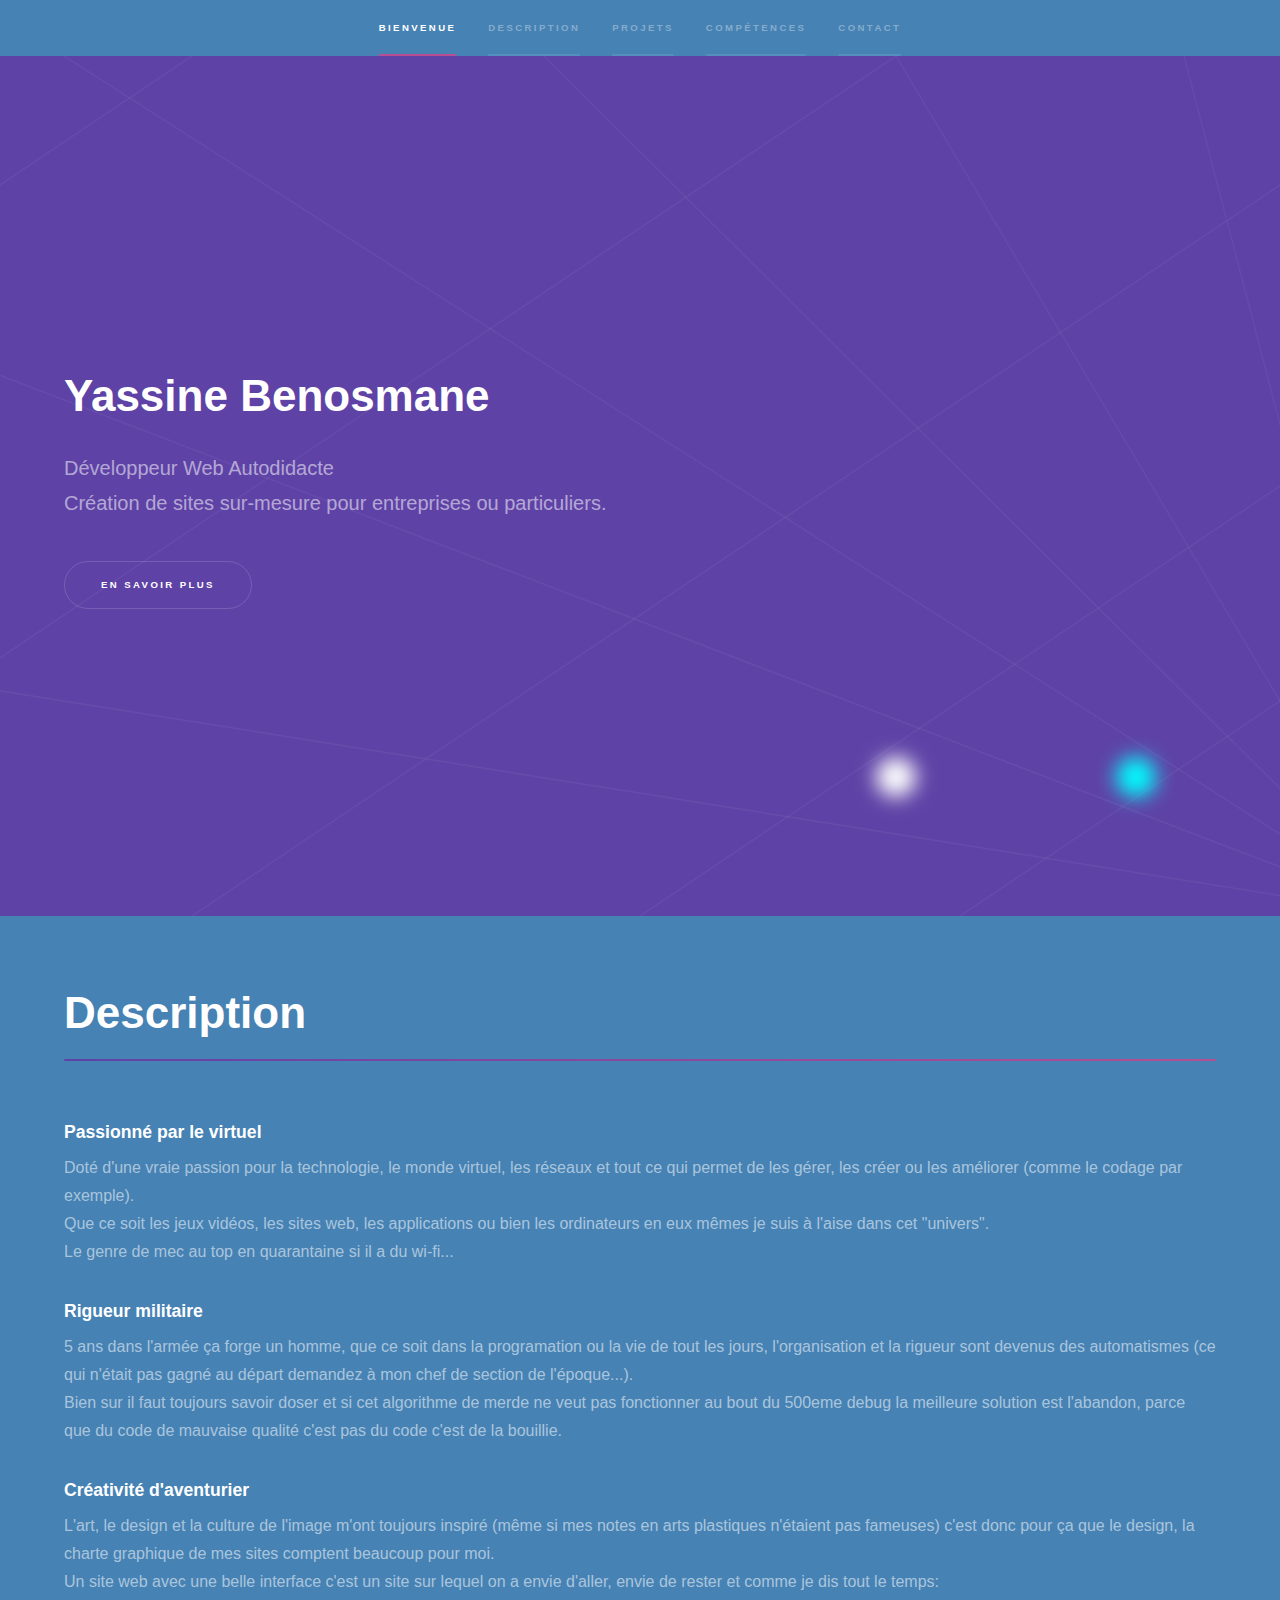
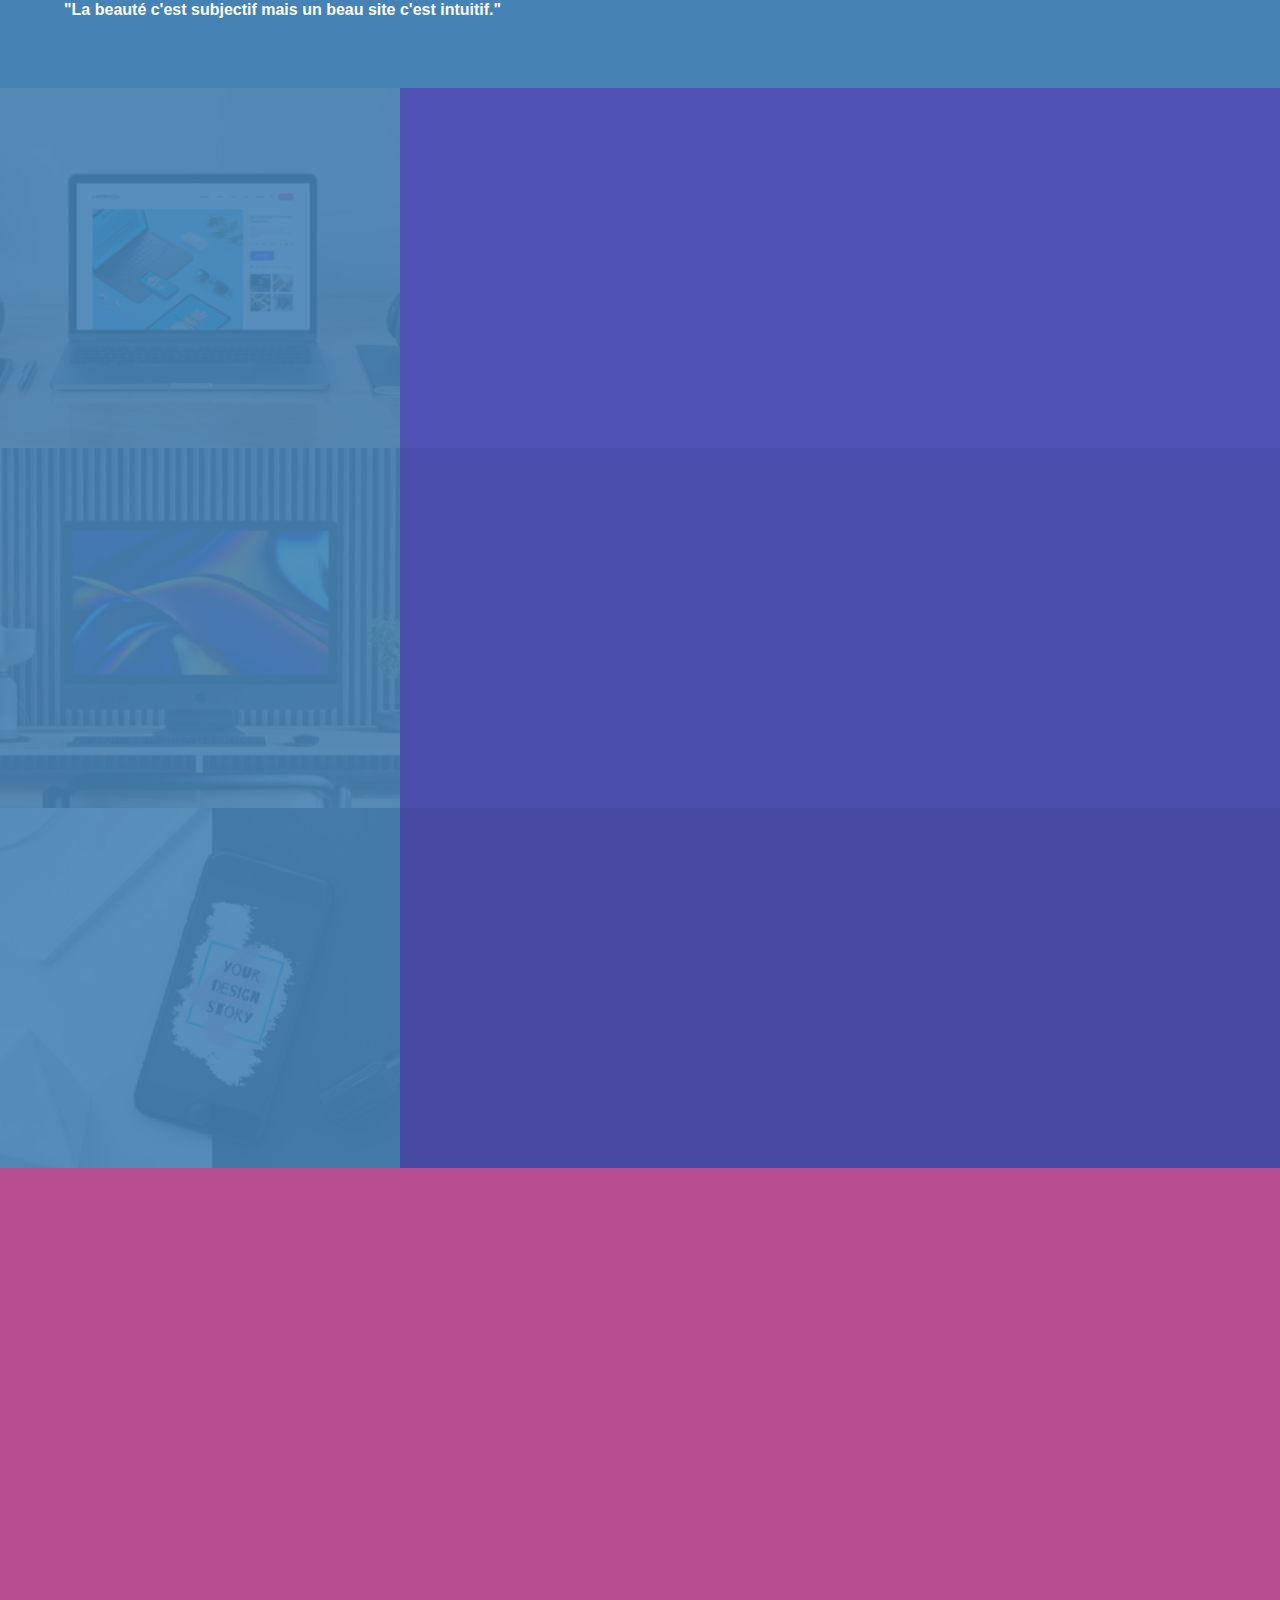
==== commit 974c1119: "ajouts de blobs" ====
--- a/index.html
+++ b/index.html
@@ -31,9 +31,19 @@
 				<!-- Intro -->
 					<section id="intro" class="wrapper style1 fullscreen fade-up">
 						<div class="inner">
+								<!---- BLOB -->
+							<div class="container">
+								<div class="row text-center">
+								<div class = "centered">
+								<div class = "blob-1"></div>
+								<div class = "blob-2"></div>
+							</div>
+								</div>
+							</div>
+
 							<h1>Yassine Benosmane</h1>
-							<p>Développeur web autodidacte<br />
-							Juste un autre type passionné de code.</p>
+							<p>Développeur Web Autodidacte<br />
+							 Création de sites sur-mesure pour entreprises ou particuliers.</p>
 							<ul class="actions">
 								<li><a href="#one" class="button scrolly">En savoir plus</a></li>
 							</ul>
@@ -122,8 +132,8 @@
 								</section>
 								<section>
 									<span class="icon solid major fa-cog"></span>
-									<h3>Paramètres admin</h3>
-									<p>Phasellus convallis elit id ullam corper amet et pulvinar. Duis aliquam turpis mauris, sed ultricies erat dapibus.</p>
+									<h3>Optimisation des temps de chargement</h3>
+									<p>Analyse du trafic et des temps de chargement avec Gtmetrix. Installation de plugin de cache, réduction du poids des images au minimum, nettoyage automatique de la base de données...</p>
 								</section>
 								<section>
 									<span class="icon solid major fa-desktop"></span>
@@ -132,13 +142,13 @@
 								</section>
 								<section>
 									<span class="icon solid major fa-link"></span>
-									<h3>Hebergement & Mise en ligne</h3>
-									<p>Phasellus convallis elit id ullam corper amet et pulvinar. Duis aliquam turpis mauris, sed ultricies erat dapibus.</p>
+									<h3>Hebergement et mise en ligne</h3>
+									<p>Réservation de votre nom de domaine et de l'hebergement en même temps en passant par un registrar spécialisé (OVHcloud, 1&1...) et mise en place de Google Analytics pour en suivre les statistiques détaillées.</p>
 								</section>
 								<section>
 									<span class="icon major fa-gem"></span>
-									<h3>Réferencement optimisé</h3>
-									<p>Phasellus convallis elit id ullam corper amet et pulvinar. Duis aliquam turpis mauris, sed ultricies erat dapibus.</p>
+									<h3>Réferencement optimisé (SEO)</h3>
+									<p>Mise en place de liens entrants sur des sites à fort trafic ou très bien référencés sur les mots-clés ciblés, création de de compte Google My Business et déclaration du site sur Google Search Engine.</p>
 								</section>
 							</div>
 							<!-- <ul class="actions">
@@ -154,7 +164,7 @@
 							<p>Pour toute idée de projet ou question n'hésitez pas à m'envoyer un mail ou me contacter directement sur LinkedIn !</p>
 							<div class="split style1">
 								<section>
-									<form method="post" action="#">
+									<form method="post" action="mail.php">
 										<div class="fields">
 											<div class="field half">
 												<label for="name">Nom</label>
@@ -193,11 +203,11 @@
 										<li>
 											<h3>Social</h3>
 											<ul class="icons">
-												<li><a href="#" class="icon brands fa-twitter"><span class="label">Twitter</span></a></li>
-												<li><a href="#" class="icon brands fa-facebook-f"><span class="label">Facebook</span></a></li>
-												<li><a href="#" class="icon brands fa-github"><span class="label">GitHub</span></a></li>
-												<li><a href="#" class="icon brands fa-instagram"><span class="label">Instagram</span></a></li>
-												<li><a href="#" class="icon brands fa-linkedin-in"><span class="label">LinkedIn</span></a></li>
+												<li><a href="https://twitter.com/Y_Benosmane" target="_blank" class="icon brands fa-twitter"><span class="label">Twitter</span></a></li>
+												<li><a href="https://fr-fr.facebook.com/leplubau" target="_blank" class="icon brands fa-facebook-f"><span class="label">Facebook</span></a></li>
+												<li><a href="https://github.com/Fizioh" target="_blank" class="icon brands fa-github"><span class="label">GitHub</span></a></li>
+												<li><a href="https://www.instagram.com/enikichi" target="_blank" class="icon brands fa-instagram"><span class="label">Instagram</span></a></li>
+												<li><a href="https://www.linkedin.com/in/benosmaneyassine" target="_blank" class="icon brands fa-linkedin-in"><span class="label">LinkedIn</span></a></li>
 											</ul>
 										</li>
 									</ul>
@@ -212,7 +222,7 @@
 			<footer id="footer" class="wrapper style1-alt">
 				<div class="inner">
 					<ul class="menu">
-						<li>&copy; YB - Développeur Web - 2020</li>
+						<li>&copy; YB - Développeur web</li><li>2020</li>
 					</ul>
 				</div>
 			</footer>
--- a/assets/css/main.css
+++ b/assets/css/main.css
@@ -1,3907 +1,2488 @@
-@import url(fontawesome-all.min.css);
-
-
-html, body, div, span, applet, object,
-iframe, h1, h2, h3, h4, h5, h6, p, blockquote,
-pre, a, abbr, acronym, address, big, cite,
-code, del, dfn, em, img, ins, kbd, q, s, samp,
-small, strike, strong, sub, sup, tt, var, b,
-u, i, center, dl, dt, dd, ol, ul, li, fieldset,
-form, label, legend, table, caption, tbody,
-tfoot, thead, tr, th, td, article, aside,
-canvas, details, embed, figure, figcaption,
-footer, header, hgroup, menu, nav, output, ruby,
-section, summary, time, mark, audio, video {
-	margin: 0;
-	padding: 0;
-	border: 0;
-	font-size: 100%;
-	font: inherit;
-	vertical-align: baseline;}
-
-article, aside, details, figcaption, figure,
-footer, header, hgroup, menu, nav, section {
-	display: block;}
-
-body {
-	line-height: 1;
-}
-
-ol, ul {
-	list-style: none;
-}
-
-blockquote, q {
-	quotes: none;
-}
-
-	blockquote:before, blockquote:after, q:before, q:after {
-		content: '';
-		content: none;
-	}
-
-table {
-	border-collapse: collapse;
-	border-spacing: 0;
-}
-
-body {
-	-webkit-text-size-adjust: none;
-}
-
-mark {
-	background-color: transparent;
-	color: inherit;
-}
-
-input::-moz-focus-inner {
-	border: 0;
-	padding: 0;
-}
-
-input, select, textarea {
-	-moz-appearance: none;
-	-webkit-appearance: none;
-	-ms-appearance: none;
-	appearance: none;
-}
-
-/* Basic */
-
-	@-ms-viewport {
-		width: device-width;
-	}
-
-	body {
-		-ms-overflow-style: scrollbar;
-	}
-
-	@media screen and (max-width: 480px) {
-
-		html, body {
-			min-width: 320px;
-		}
-
-	}
-
-	html {
-		box-sizing: border-box;
-	}
-
-	*, *:before, *:after {
-		box-sizing: inherit;
-	}
-
-	body {
-		background: #312450;
-	}
-	.tex {
-	 color: #62508b;
-	}
-
-		body.is-preload *, body.is-preload *:before, body.is-preload *:after {
-			-moz-animation: none !important;
-			-webkit-animation: none !important;
-			-ms-animation: none !important;
-			animation: none !important;
-			-moz-transition: none !important;
-			-webkit-transition: none !important;
-			-ms-transition: none !important;
-			transition: none !important;
-		}
-
-/* Type */
-
-	body, input, select, textarea {
-		color: rgba(255, 255, 255, 0.55);
-		font-family: Arial, Helvetica, sans-serif;
-		font-size: 16.5pt;
-		font-weight: normal;
-		line-height: 1.75;
-	}
-
-		@media screen and (max-width: 1680px) {
-
-			body, input, select, textarea {
-				font-size: 13pt;
-			}
-
-		}
-
-		@media screen and (max-width: 1280px) {
-
-			body, input, select, textarea {
-				font-size: 12pt;
-			}
-
-		}
-
-		@media screen and (max-width: 360px) {
-
-			body, input, select, textarea {
-				font-size: 11pt;
-			}
-
-		}
-
-	a {
-		-moz-transition: color 0.2s ease, border-bottom-color 0.2s ease;
-		-webkit-transition: color 0.2s ease, border-bottom-color 0.2s ease;
-		-ms-transition: color 0.2s ease, border-bottom-color 0.2s ease;
-		transition: color 0.2s ease, border-bottom-color 0.2s ease;
-		border-bottom: dotted 1px rgba(255, 255, 255, 0.35);
-		color: inherit;
-		text-decoration: none;
-	}
-
-		a:hover {
-			border-bottom-color: transparent;
-			color: #ffffff;
-		}
-
-	strong, b {
-		color: #ffffff;
-		font-weight: bold;
-	}
-
-	em, i {
-		font-style: italic;
-	}
-
-	p {
-		margin: 0 0 2em 0;
-	}
-
-	h1, h2, h3, h4, h5, h6 {
-		color: #ffffff;
-		font-weight: bold;
-		line-height: 1.5;
-		margin: 0 0 0.5em 0;
-	}
-
-		h1 a, h2 a, h3 a, h4 a, h5 a, h6 a {
-			color: inherit;
-			text-decoration: none;
-		}
-
-	h1 {
-		font-size: 2.75em;
-	}
-
-		h1.major {
-			margin: 0 0 1.3em 0;
-			position: relative;
-			padding-bottom: 0.35em;
-		}
-
-			h1.major:after {
-				background-image: -moz-linear-gradient(to right, #5e42a6, #b74e91);
-				background-image: -webkit-linear-gradient(to right, #5e42a6, #b74e91);
-				background-image: -ms-linear-gradient(to right, #5e42a6, #b74e91);
-				background-image: linear-gradient(to right, #5e42a6, #b74e91);
-				-moz-transition: max-width 0.2s ease;
-				-webkit-transition: max-width 0.2s ease;
-				-ms-transition: max-width 0.2s ease;
-				transition: max-width 0.2s ease;
-				border-radius: 0.2em;
-				bottom: 0;
-				content: '';
-				height: 0.05em;
-				position: absolute;
-				right: 0;
-				width: 100%;
-			}
-
-	h2 {
-		font-size: 1.75em;
-	}
-
-	h3 {
-		font-size: 1.1em;
-	}
-
-	h4 {
-		font-size: 1em;
-	}
-
-	h5 {
-		font-size: 0.8em;
-	}
-
-	h6 {
-		font-size: 0.6em;
-	}
-
-	@media screen and (max-width: 736px) {
-
-		h1 {
-			font-size: 2em;
-		}
-
-		h2 {
-			font-size: 1.25em;
-		}
-
-		h3 {
-			font-size: 1em;
-		}
-
-		h4 {
-			font-size: 0.8em;
-		}
-
-		h5 {
-			font-size: 0.6em;
-		}
-
-		h6 {
-			font-size: 0.6em;
-		}
-
-	}
-
-	sub {
-		font-size: 0.8em;
-		position: relative;
-		top: 0.5em;
-	}
-
-	sup {
-		font-size: 0.8em;
-		position: relative;
-		top: -0.5em;
-	}
-
-	blockquote {
-		border-left: solid 4px rgba(255, 255, 255, 0.15);
-		font-style: italic;
-		margin: 0 0 2em 0;
-		padding: 0.5em 0 0.5em 2em;
-	}
-
-	code {
-		background: rgba(255, 255, 255, 0.05);
-		border-radius: 0.25em;
-		border: solid 1px rgba(255, 255, 255, 0.15);
-		font-family: "Courier New", monospace;
-		font-size: 0.9em;
-		margin: 0 0.25em;
-		padding: 0.25em 0.65em;
-	}
-
-	pre {
-		-webkit-overflow-scrolling: touch;
-		font-family: "Courier New", monospace;
-		font-size: 0.9em;
-		margin: 0 0 2em 0;
-	}
-
-		pre code {
-			display: block;
-			line-height: 1.75em;
-			padding: 1em 1.5em;
-			overflow-x: auto;
-		}
-
-	hr {
-		border: 0;
-		border-bottom: solid 1px rgba(255, 255, 255, 0.15);
-		margin: 2em 0;
-	}
-
-		hr.major {
-			margin: 3em 0;
-		}
-
-	.align-left {
-		text-align: left;
-	}
-
-	.align-center {
-		text-align: center;
-	}
-
-	.align-right {
-		text-align: right;
-	}
-
-/* Row */
-
-	.row {
-		display: flex;
-		flex-wrap: wrap;
-		box-sizing: border-box;
-		align-items: stretch;
-	}
-
-		.row > * {
-			box-sizing: border-box;
-		}
-
-		.row.gtr-uniform > * > :last-child {
-			margin-bottom: 0;
-		}
-
-		.row.aln-left {
-			justify-content: flex-start;
-		}
-
-		.row.aln-center {
-			justify-content: center;
-		}
-
-		.row.aln-right {
-			justify-content: flex-end;
-		}
-
-		.row.aln-top {
-			align-items: flex-start;
-		}
-
-		.row.aln-middle {
-			align-items: center;
-		}
-
-		.row.aln-bottom {
-			align-items: flex-end;
-		}
-
-		.row > .imp {
-			order: -1;
-		}
-
-		.row > .col-1 {
-			width: 8.33333%;
-		}
-
-		.row > .off-1 {
-			margin-left: 8.33333%;
-		}
-
-		.row > .col-2 {
-			width: 16.66667%;
-		}
-
-		.row > .off-2 {
-			margin-left: 16.66667%;
-		}
-
-		.row > .col-3 {
-			width: 25%;
-		}
-
-		.row > .off-3 {
-			margin-left: 25%;
-		}
-
-		.row > .col-4 {
-			width: 33.33333%;
-		}
-
-		.row > .off-4 {
-			margin-left: 33.33333%;
-		}
-
-		.row > .col-5 {
-			width: 41.66667%;
-		}
-
-		.row > .off-5 {
-			margin-left: 41.66667%;
-		}
-
-		.row > .col-6 {
-			width: 50%;
-		}
-
-		.row > .off-6 {
-			margin-left: 50%;
-		}
-
-		.row > .col-7 {
-			width: 58.33333%;
-		}
-
-		.row > .off-7 {
-			margin-left: 58.33333%;
-		}
-
-		.row > .col-8 {
-			width: 66.66667%;
-		}
-
-		.row > .off-8 {
-			margin-left: 66.66667%;
-		}
-
-		.row > .col-9 {
-			width: 75%;
-		}
-
-		.row > .off-9 {
-			margin-left: 75%;
-		}
-
-		.row > .col-10 {
-			width: 83.33333%;
-		}
-
-		.row > .off-10 {
-			margin-left: 83.33333%;
-		}
-
-		.row > .col-11 {
-			width: 91.66667%;
-		}
-
-		.row > .off-11 {
-			margin-left: 91.66667%;
-		}
-
-		.row > .col-12 {
-			width: 100%;
-		}
-
-		.row > .off-12 {
-			margin-left: 100%;
-		}
-
-		.row.gtr-0 {
-			margin-top: 0;
-			margin-left: 0em;
-		}
-
-			.row.gtr-0 > * {
-				padding: 0 0 0 0em;
-			}
-
-			.row.gtr-0.gtr-uniform {
-				margin-top: 0em;
-			}
-
-				.row.gtr-0.gtr-uniform > * {
-					padding-top: 0em;
-				}
-
-		.row.gtr-25 {
-			margin-top: 0;
-			margin-left: -0.375em;
-		}
-
-			.row.gtr-25 > * {
-				padding: 0 0 0 0.375em;
-			}
-
-			.row.gtr-25.gtr-uniform {
-				margin-top: -0.375em;
-			}
-
-				.row.gtr-25.gtr-uniform > * {
-					padding-top: 0.375em;
-				}
-
-		.row.gtr-50 {
-			margin-top: 0;
-			margin-left: -0.75em;
-		}
-
-			.row.gtr-50 > * {
-				padding: 0 0 0 0.75em;
-			}
-
-			.row.gtr-50.gtr-uniform {
-				margin-top: -0.75em;
-			}
-
-				.row.gtr-50.gtr-uniform > * {
-					padding-top: 0.75em;
-				}
-
-		.row {
-			margin-top: 0;
-			margin-left: -1.5em;
-		}
-
-			.row > * {
-				padding: 0 0 0 1.5em;
-			}
-
-			.row.gtr-uniform {
-				margin-top: -1.5em;
-			}
-
-				.row.gtr-uniform > * {
-					padding-top: 1.5em;
-				}
-
-		.row.gtr-150 {
-			margin-top: 0;
-			margin-left: -2.25em;
-		}
-
-			.row.gtr-150 > * {
-				padding: 0 0 0 2.25em;
-			}
-
-			.row.gtr-150.gtr-uniform {
-				margin-top: -2.25em;
-			}
-
-				.row.gtr-150.gtr-uniform > * {
-					padding-top: 2.25em;
-				}
-
-		.row.gtr-200 {
-			margin-top: 0;
-			margin-left: -3em;
-		}
-
-			.row.gtr-200 > * {
-				padding: 0 0 0 3em;
-			}
-
-			.row.gtr-200.gtr-uniform {
-				margin-top: -3em;
-			}
-
-				.row.gtr-200.gtr-uniform > * {
-					padding-top: 3em;
-				}
-
-		@media screen and (max-width: 1680px) {
-
-			.row {
-				display: flex;
-				flex-wrap: wrap;
-				box-sizing: border-box;
-				align-items: stretch;
-			}
-
-				.row > * {
-					box-sizing: border-box;
-				}
-
-				.row.gtr-uniform > * > :last-child {
-					margin-bottom: 0;
-				}
-
-				.row.aln-left {
-					justify-content: flex-start;
-				}
-
-				.row.aln-center {
-					justify-content: center;
-				}
-
-				.row.aln-right {
-					justify-content: flex-end;
-				}
-
-				.row.aln-top {
-					align-items: flex-start;
-				}
-
-				.row.aln-middle {
-					align-items: center;
-				}
-
-				.row.aln-bottom {
-					align-items: flex-end;
-				}
-
-				.row > .imp-xlarge {
-					order: -1;
-				}
-
-				.row > .col-1-xlarge {
-					width: 8.33333%;
-				}
-
-				.row > .off-1-xlarge {
-					margin-left: 8.33333%;
-				}
-
-				.row > .col-2-xlarge {
-					width: 16.66667%;
-				}
-
-				.row > .off-2-xlarge {
-					margin-left: 16.66667%;
-				}
-
-				.row > .col-3-xlarge {
-					width: 25%;
-				}
-
-				.row > .off-3-xlarge {
-					margin-left: 25%;
-				}
-
-				.row > .col-4-xlarge {
-					width: 33.33333%;
-				}
-
-				.row > .off-4-xlarge {
-					margin-left: 33.33333%;
-				}
-
-				.row > .col-5-xlarge {
-					width: 41.66667%;
-				}
-
-				.row > .off-5-xlarge {
-					margin-left: 41.66667%;
-				}
-
-				.row > .col-6-xlarge {
-					width: 50%;
-				}
-
-				.row > .off-6-xlarge {
-					margin-left: 50%;
-				}
-
-				.row > .col-7-xlarge {
-					width: 58.33333%;
-				}
-
-				.row > .off-7-xlarge {
-					margin-left: 58.33333%;
-				}
-
-				.row > .col-8-xlarge {
-					width: 66.66667%;
-				}
-
-				.row > .off-8-xlarge {
-					margin-left: 66.66667%;
-				}
-
-				.row > .col-9-xlarge {
-					width: 75%;
-				}
-
-				.row > .off-9-xlarge {
-					margin-left: 75%;
-				}
-
-				.row > .col-10-xlarge {
-					width: 83.33333%;
-				}
-
-				.row > .off-10-xlarge {
-					margin-left: 83.33333%;
-				}
-
-				.row > .col-11-xlarge {
-					width: 91.66667%;
-				}
-
-				.row > .off-11-xlarge {
-					margin-left: 91.66667%;
-				}
-
-				.row > .col-12-xlarge {
-					width: 100%;
-				}
-
-				.row > .off-12-xlarge {
-					margin-left: 100%;
-				}
-
-				.row.gtr-0 {
-					margin-top: 0;
-					margin-left: 0em;
-				}
-
-					.row.gtr-0 > * {
-						padding: 0 0 0 0em;
-					}
-
-					.row.gtr-0.gtr-uniform {
-						margin-top: 0em;
-					}
-
-						.row.gtr-0.gtr-uniform > * {
-							padding-top: 0em;
-						}
-
-				.row.gtr-25 {
-					margin-top: 0;
-					margin-left: -0.375em;
-				}
-
-					.row.gtr-25 > * {
-						padding: 0 0 0 0.375em;
-					}
-
-					.row.gtr-25.gtr-uniform {
-						margin-top: -0.375em;
-					}
-
-						.row.gtr-25.gtr-uniform > * {
-							padding-top: 0.375em;
-						}
-
-				.row.gtr-50 {
-					margin-top: 0;
-					margin-left: -0.75em;
-				}
-
-					.row.gtr-50 > * {
-						padding: 0 0 0 0.75em;
-					}
-
-					.row.gtr-50.gtr-uniform {
-						margin-top: -0.75em;
-					}
-
-						.row.gtr-50.gtr-uniform > * {
-							padding-top: 0.75em;
-						}
-
-				.row {
-					margin-top: 0;
-					margin-left: -1.5em;
-				}
-
-					.row > * {
-						padding: 0 0 0 1.5em;
-					}
-
-					.row.gtr-uniform {
-						margin-top: -1.5em;
-					}
-
-						.row.gtr-uniform > * {
-							padding-top: 1.5em;
-						}
-
-				.row.gtr-150 {
-					margin-top: 0;
-					margin-left: -2.25em;
-				}
-
-					.row.gtr-150 > * {
-						padding: 0 0 0 2.25em;
-					}
-
-					.row.gtr-150.gtr-uniform {
-						margin-top: -2.25em;
-					}
-
-						.row.gtr-150.gtr-uniform > * {
-							padding-top: 2.25em;
-						}
-
-				.row.gtr-200 {
-					margin-top: 0;
-					margin-left: -3em;
-				}
-
-					.row.gtr-200 > * {
-						padding: 0 0 0 3em;
-					}
-
-					.row.gtr-200.gtr-uniform {
-						margin-top: -3em;
-					}
-
-						.row.gtr-200.gtr-uniform > * {
-							padding-top: 3em;
-						}
-
-		}
-
-		@media screen and (max-width: 1280px) {
-
-			.row {
-				display: flex;
-				flex-wrap: wrap;
-				box-sizing: border-box;
-				align-items: stretch;
-			}
-
-				.row > * {
-					box-sizing: border-box;
-				}
-
-				.row.gtr-uniform > * > :last-child {
-					margin-bottom: 0;
-				}
-
-				.row.aln-left {
-					justify-content: flex-start;
-				}
-
-				.row.aln-center {
-					justify-content: center;
-				}
-
-				.row.aln-right {
-					justify-content: flex-end;
-				}
-
-				.row.aln-top {
-					align-items: flex-start;
-				}
-
-				.row.aln-middle {
-					align-items: center;
-				}
-
-				.row.aln-bottom {
-					align-items: flex-end;
-				}
-
-				.row > .imp-large {
-					order: -1;
-				}
-
-				.row > .col-1-large {
-					width: 8.33333%;
-				}
-
-				.row > .off-1-large {
-					margin-left: 8.33333%;
-				}
-
-				.row > .col-2-large {
-					width: 16.66667%;
-				}
-
-				.row > .off-2-large {
-					margin-left: 16.66667%;
-				}
-
-				.row > .col-3-large {
-					width: 25%;
-				}
-
-				.row > .off-3-large {
-					margin-left: 25%;
-				}
-
-				.row > .col-4-large {
-					width: 33.33333%;
-				}
-
-				.row > .off-4-large {
-					margin-left: 33.33333%;
-				}
-
-				.row > .col-5-large {
-					width: 41.66667%;
-				}
-
-				.row > .off-5-large {
-					margin-left: 41.66667%;
-				}
-
-				.row > .col-6-large {
-					width: 50%;
-				}
-
-				.row > .off-6-large {
-					margin-left: 50%;
-				}
-
-				.row > .col-7-large {
-					width: 58.33333%;
-				}
-
-				.row > .off-7-large {
-					margin-left: 58.33333%;
-				}
-
-				.row > .col-8-large {
-					width: 66.66667%;
-				}
-
-				.row > .off-8-large {
-					margin-left: 66.66667%;
-				}
-
-				.row > .col-9-large {
-					width: 75%;
-				}
-
-				.row > .off-9-large {
-					margin-left: 75%;
-				}
-
-				.row > .col-10-large {
-					width: 83.33333%;
-				}
-
-				.row > .off-10-large {
-					margin-left: 83.33333%;
-				}
-
-				.row > .col-11-large {
-					width: 91.66667%;
-				}
-
-				.row > .off-11-large {
-					margin-left: 91.66667%;
-				}
-
-				.row > .col-12-large {
-					width: 100%;
-				}
-
-				.row > .off-12-large {
-					margin-left: 100%;
-				}
-
-				.row.gtr-0 {
-					margin-top: 0;
-					margin-left: 0em;
-				}
-
-					.row.gtr-0 > * {
-						padding: 0 0 0 0em;
-					}
-
-					.row.gtr-0.gtr-uniform {
-						margin-top: 0em;
-					}
-
-						.row.gtr-0.gtr-uniform > * {
-							padding-top: 0em;
-						}
-
-				.row.gtr-25 {
-					margin-top: 0;
-					margin-left: -0.375em;
-				}
-
-					.row.gtr-25 > * {
-						padding: 0 0 0 0.375em;
-					}
-
-					.row.gtr-25.gtr-uniform {
-						margin-top: -0.375em;
-					}
-
-						.row.gtr-25.gtr-uniform > * {
-							padding-top: 0.375em;
-						}
-
-				.row.gtr-50 {
-					margin-top: 0;
-					margin-left: -0.75em;
-				}
-
-					.row.gtr-50 > * {
-						padding: 0 0 0 0.75em;
-					}
-
-					.row.gtr-50.gtr-uniform {
-						margin-top: -0.75em;
-					}
-
-						.row.gtr-50.gtr-uniform > * {
-							padding-top: 0.75em;
-						}
-
-				.row {
-					margin-top: 0;
-					margin-left: -1.5em;
-				}
-
-					.row > * {
-						padding: 0 0 0 1.5em;
-					}
-
-					.row.gtr-uniform {
-						margin-top: -1.5em;
-					}
-
-						.row.gtr-uniform > * {
-							padding-top: 1.5em;
-						}
-
-				.row.gtr-150 {
-					margin-top: 0;
-					margin-left: -2.25em;
-				}
-
-					.row.gtr-150 > * {
-						padding: 0 0 0 2.25em;
-					}
-
-					.row.gtr-150.gtr-uniform {
-						margin-top: -2.25em;
-					}
-
-						.row.gtr-150.gtr-uniform > * {
-							padding-top: 2.25em;
-						}
-
-				.row.gtr-200 {
-					margin-top: 0;
-					margin-left: -3em;
-				}
-
-					.row.gtr-200 > * {
-						padding: 0 0 0 3em;
-					}
-
-					.row.gtr-200.gtr-uniform {
-						margin-top: -3em;
-					}
-
-						.row.gtr-200.gtr-uniform > * {
-							padding-top: 3em;
-						}
-
-		}
-
-		@media screen and (max-width: 980px) {
-
-			.row {
-				display: flex;
-				flex-wrap: wrap;
-				box-sizing: border-box;
-				align-items: stretch;
-			}
-
-				.row > * {
-					box-sizing: border-box;
-				}
-
-				.row.gtr-uniform > * > :last-child {
-					margin-bottom: 0;
-				}
-
-				.row.aln-left {
-					justify-content: flex-start;
-				}
-
-				.row.aln-center {
-					justify-content: center;
-				}
-
-				.row.aln-right {
-					justify-content: flex-end;
-				}
-
-				.row.aln-top {
-					align-items: flex-start;
-				}
-
-				.row.aln-middle {
-					align-items: center;
-				}
-
-				.row.aln-bottom {
-					align-items: flex-end;
-				}
-
-				.row > .imp-medium {
-					order: -1;
-				}
-
-				.row > .col-1-medium {
-					width: 8.33333%;
-				}
-
-				.row > .off-1-medium {
-					margin-left: 8.33333%;
-				}
-
-				.row > .col-2-medium {
-					width: 16.66667%;
-				}
-
-				.row > .off-2-medium {
-					margin-left: 16.66667%;
-				}
-
-				.row > .col-3-medium {
-					width: 25%;
-				}
-
-				.row > .off-3-medium {
-					margin-left: 25%;
-				}
-
-				.row > .col-4-medium {
-					width: 33.33333%;
-				}
-
-				.row > .off-4-medium {
-					margin-left: 33.33333%;
-				}
-
-				.row > .col-5-medium {
-					width: 41.66667%;
-				}
-
-				.row > .off-5-medium {
-					margin-left: 41.66667%;
-				}
-
-				.row > .col-6-medium {
-					width: 50%;
-				}
-
-				.row > .off-6-medium {
-					margin-left: 50%;
-				}
-
-				.row > .col-7-medium {
-					width: 58.33333%;
-				}
-
-				.row > .off-7-medium {
-					margin-left: 58.33333%;
-				}
-
-				.row > .col-8-medium {
-					width: 66.66667%;
-				}
-
-				.row > .off-8-medium {
-					margin-left: 66.66667%;
-				}
-
-				.row > .col-9-medium {
-					width: 75%;
-				}
-
-				.row > .off-9-medium {
-					margin-left: 75%;
-				}
-
-				.row > .col-10-medium {
-					width: 83.33333%;
-				}
-
-				.row > .off-10-medium {
-					margin-left: 83.33333%;
-				}
-
-				.row > .col-11-medium {
-					width: 91.66667%;
-				}
-
-				.row > .off-11-medium {
-					margin-left: 91.66667%;
-				}
-
-				.row > .col-12-medium {
-					width: 100%;
-				}
-
-				.row > .off-12-medium {
-					margin-left: 100%;
-				}
-
-				.row.gtr-0 {
-					margin-top: 0;
-					margin-left: 0em;
-				}
-
-					.row.gtr-0 > * {
-						padding: 0 0 0 0em;
-					}
-
-					.row.gtr-0.gtr-uniform {
-						margin-top: 0em;
-					}
-
-						.row.gtr-0.gtr-uniform > * {
-							padding-top: 0em;
-						}
-
-				.row.gtr-25 {
-					margin-top: 0;
-					margin-left: -0.375em;
-				}
-
-					.row.gtr-25 > * {
-						padding: 0 0 0 0.375em;
-					}
-
-					.row.gtr-25.gtr-uniform {
-						margin-top: -0.375em;
-					}
-
-						.row.gtr-25.gtr-uniform > * {
-							padding-top: 0.375em;
-						}
-
-				.row.gtr-50 {
-					margin-top: 0;
-					margin-left: -0.75em;
-				}
-
-					.row.gtr-50 > * {
-						padding: 0 0 0 0.75em;
-					}
-
-					.row.gtr-50.gtr-uniform {
-						margin-top: -0.75em;
-					}
-
-						.row.gtr-50.gtr-uniform > * {
-							padding-top: 0.75em;
-						}
-
-				.row {
-					margin-top: 0;
-					margin-left: -1.5em;
-				}
-
-					.row > * {
-						padding: 0 0 0 1.5em;
-					}
-
-					.row.gtr-uniform {
-						margin-top: -1.5em;
-					}
-
-						.row.gtr-uniform > * {
-							padding-top: 1.5em;
-						}
-
-				.row.gtr-150 {
-					margin-top: 0;
-					margin-left: -2.25em;
-				}
-
-					.row.gtr-150 > * {
-						padding: 0 0 0 2.25em;
-					}
-
-					.row.gtr-150.gtr-uniform {
-						margin-top: -2.25em;
-					}
-
-						.row.gtr-150.gtr-uniform > * {
-							padding-top: 2.25em;
-						}
-
-				.row.gtr-200 {
-					margin-top: 0;
-					margin-left: -3em;
-				}
-
-					.row.gtr-200 > * {
-						padding: 0 0 0 3em;
-					}
-
-					.row.gtr-200.gtr-uniform {
-						margin-top: -3em;
-					}
-
-						.row.gtr-200.gtr-uniform > * {
-							padding-top: 3em;
-						}
-
-		}
-
-		@media screen and (max-width: 736px) {
-
-			.row {
-				display: flex;
-				flex-wrap: wrap;
-				box-sizing: border-box;
-				align-items: stretch;
-			}
-
-				.row > * {
-					box-sizing: border-box;
-				}
-
-				.row.gtr-uniform > * > :last-child {
-					margin-bottom: 0;
-				}
-
-				.row.aln-left {
-					justify-content: flex-start;
-				}
-
-				.row.aln-center {
-					justify-content: center;
-				}
-
-				.row.aln-right {
-					justify-content: flex-end;
-				}
-
-				.row.aln-top {
-					align-items: flex-start;
-				}
-
-				.row.aln-middle {
-					align-items: center;
-				}
-
-				.row.aln-bottom {
-					align-items: flex-end;
-				}
-
-				.row > .imp-small {
-					order: -1;
-				}
-
-				.row > .col-1-small {
-					width: 8.33333%;
-				}
-
-				.row > .off-1-small {
-					margin-left: 8.33333%;
-				}
-
-				.row > .col-2-small {
-					width: 16.66667%;
-				}
-
-				.row > .off-2-small {
-					margin-left: 16.66667%;
-				}
-
-				.row > .col-3-small {
-					width: 25%;
-				}
-
-				.row > .off-3-small {
-					margin-left: 25%;
-				}
-
-				.row > .col-4-small {
-					width: 33.33333%;
-				}
-
-				.row > .off-4-small {
-					margin-left: 33.33333%;
-				}
-
-				.row > .col-5-small {
-					width: 41.66667%;
-				}
-
-				.row > .off-5-small {
-					margin-left: 41.66667%;
-				}
-
-				.row > .col-6-small {
-					width: 50%;
-				}
-
-				.row > .off-6-small {
-					margin-left: 50%;
-				}
-
-				.row > .col-7-small {
-					width: 58.33333%;
-				}
-
-				.row > .off-7-small {
-					margin-left: 58.33333%;
-				}
-
-				.row > .col-8-small {
-					width: 66.66667%;
-				}
-
-				.row > .off-8-small {
-					margin-left: 66.66667%;
-				}
-
-				.row > .col-9-small {
-					width: 75%;
-				}
-
-				.row > .off-9-small {
-					margin-left: 75%;
-				}
-
-				.row > .col-10-small {
-					width: 83.33333%;
-				}
-
-				.row > .off-10-small {
-					margin-left: 83.33333%;
-				}
-
-				.row > .col-11-small {
-					width: 91.66667%;
-				}
-
-				.row > .off-11-small {
-					margin-left: 91.66667%;
-				}
-
-				.row > .col-12-small {
-					width: 100%;
-				}
-
-				.row > .off-12-small {
-					margin-left: 100%;
-				}
-
-				.row.gtr-0 {
-					margin-top: 0;
-					margin-left: 0em;
-				}
-
-					.row.gtr-0 > * {
-						padding: 0 0 0 0em;
-					}
-
-					.row.gtr-0.gtr-uniform {
-						margin-top: 0em;
-					}
-
-						.row.gtr-0.gtr-uniform > * {
-							padding-top: 0em;
-						}
-
-				.row.gtr-25 {
-					margin-top: 0;
-					margin-left: -0.375em;
-				}
-
-					.row.gtr-25 > * {
-						padding: 0 0 0 0.375em;
-					}
-
-					.row.gtr-25.gtr-uniform {
-						margin-top: -0.375em;
-					}
-
-						.row.gtr-25.gtr-uniform > * {
-							padding-top: 0.375em;
-						}
-
-				.row.gtr-50 {
-					margin-top: 0;
-					margin-left: -0.75em;
-				}
-
-					.row.gtr-50 > * {
-						padding: 0 0 0 0.75em;
-					}
-
-					.row.gtr-50.gtr-uniform {
-						margin-top: -0.75em;
-					}
-
-						.row.gtr-50.gtr-uniform > * {
-							padding-top: 0.75em;
-						}
-
-				.row {
-					margin-top: 0;
-					margin-left: -1.5em;
-				}
-
-					.row > * {
-						padding: 0 0 0 1.5em;
-					}
-
-					.row.gtr-uniform {
-						margin-top: -1.5em;
-					}
-
-						.row.gtr-uniform > * {
-							padding-top: 1.5em;
-						}
-
-				.row.gtr-150 {
-					margin-top: 0;
-					margin-left: -2.25em;
-				}
-
-					.row.gtr-150 > * {
-						padding: 0 0 0 2.25em;
-					}
-
-					.row.gtr-150.gtr-uniform {
-						margin-top: -2.25em;
-					}
-
-						.row.gtr-150.gtr-uniform > * {
-							padding-top: 2.25em;
-						}
-
-				.row.gtr-200 {
-					margin-top: 0;
-					margin-left: -3em;
-				}
-
-					.row.gtr-200 > * {
-						padding: 0 0 0 3em;
-					}
-
-					.row.gtr-200.gtr-uniform {
-						margin-top: -3em;
-					}
-
-						.row.gtr-200.gtr-uniform > * {
-							padding-top: 3em;
-						}
-
-		}
-
-		@media screen and (max-width: 480px) {
-
-			.row {
-				display: flex;
-				flex-wrap: wrap;
-				box-sizing: border-box;
-				align-items: stretch;
-			}
-
-				.row > * {
-					box-sizing: border-box;
-				}
-
-				.row.gtr-uniform > * > :last-child {
-					margin-bottom: 0;
-				}
-
-				.row.aln-left {
-					justify-content: flex-start;
-				}
-
-				.row.aln-center {
-					justify-content: center;
-				}
-
-				.row.aln-right {
-					justify-content: flex-end;
-				}
-
-				.row.aln-top {
-					align-items: flex-start;
-				}
-
-				.row.aln-middle {
-					align-items: center;
-				}
-
-				.row.aln-bottom {
-					align-items: flex-end;
-				}
-
-				.row > .imp-xsmall {
-					order: -1;
-				}
-
-				.row > .col-1-xsmall {
-					width: 8.33333%;
-				}
-
-				.row > .off-1-xsmall {
-					margin-left: 8.33333%;
-				}
-
-				.row > .col-2-xsmall {
-					width: 16.66667%;
-				}
-
-				.row > .off-2-xsmall {
-					margin-left: 16.66667%;
-				}
-
-				.row > .col-3-xsmall {
-					width: 25%;
-				}
-
-				.row > .off-3-xsmall {
-					margin-left: 25%;
-				}
-
-				.row > .col-4-xsmall {
-					width: 33.33333%;
-				}
-
-				.row > .off-4-xsmall {
-					margin-left: 33.33333%;
-				}
-
-				.row > .col-5-xsmall {
-					width: 41.66667%;
-				}
-
-				.row > .off-5-xsmall {
-					margin-left: 41.66667%;
-				}
-
-				.row > .col-6-xsmall {
-					width: 50%;
-				}
-
-				.row > .off-6-xsmall {
-					margin-left: 50%;
-				}
-
-				.row > .col-7-xsmall {
-					width: 58.33333%;
-				}
-
-				.row > .off-7-xsmall {
-					margin-left: 58.33333%;
-				}
-
-				.row > .col-8-xsmall {
-					width: 66.66667%;
-				}
-
-				.row > .off-8-xsmall {
-					margin-left: 66.66667%;
-				}
-
-				.row > .col-9-xsmall {
-					width: 75%;
-				}
-
-				.row > .off-9-xsmall {
-					margin-left: 75%;
-				}
-
-				.row > .col-10-xsmall {
-					width: 83.33333%;
-				}
-
-				.row > .off-10-xsmall {
-					margin-left: 83.33333%;
-				}
-
-				.row > .col-11-xsmall {
-					width: 91.66667%;
-				}
-
-				.row > .off-11-xsmall {
-					margin-left: 91.66667%;
-				}
-
-				.row > .col-12-xsmall {
-					width: 100%;
-				}
-
-				.row > .off-12-xsmall {
-					margin-left: 100%;
-				}
-
-				.row.gtr-0 {
-					margin-top: 0;
-					margin-left: 0em;
-				}
-
-					.row.gtr-0 > * {
-						padding: 0 0 0 0em;
-					}
-
-					.row.gtr-0.gtr-uniform {
-						margin-top: 0em;
-					}
-
-						.row.gtr-0.gtr-uniform > * {
-							padding-top: 0em;
-						}
-
-				.row.gtr-25 {
-					margin-top: 0;
-					margin-left: -0.375em;
-				}
-
-					.row.gtr-25 > * {
-						padding: 0 0 0 0.375em;
-					}
-
-					.row.gtr-25.gtr-uniform {
-						margin-top: -0.375em;
-					}
-
-						.row.gtr-25.gtr-uniform > * {
-							padding-top: 0.375em;
-						}
-
-				.row.gtr-50 {
-					margin-top: 0;
-					margin-left: -0.75em;
-				}
-
-					.row.gtr-50 > * {
-						padding: 0 0 0 0.75em;
-					}
-
-					.row.gtr-50.gtr-uniform {
-						margin-top: -0.75em;
-					}
-
-						.row.gtr-50.gtr-uniform > * {
-							padding-top: 0.75em;
-						}
-
-				.row {
-					margin-top: 0;
-					margin-left: -1.5em;
-				}
-
-					.row > * {
-						padding: 0 0 0 1.5em;
-					}
-
-					.row.gtr-uniform {
-						margin-top: -1.5em;
-					}
-
-						.row.gtr-uniform > * {
-							padding-top: 1.5em;
-						}
-
-				.row.gtr-150 {
-					margin-top: 0;
-					margin-left: -2.25em;
-				}
-
-					.row.gtr-150 > * {
-						padding: 0 0 0 2.25em;
-					}
-
-					.row.gtr-150.gtr-uniform {
-						margin-top: -2.25em;
-					}
-
-						.row.gtr-150.gtr-uniform > * {
-							padding-top: 2.25em;
-						}
-
-				.row.gtr-200 {
-					margin-top: 0;
-					margin-left: -3em;
-				}
-
-					.row.gtr-200 > * {
-						padding: 0 0 0 3em;
-					}
-
-					.row.gtr-200.gtr-uniform {
-						margin-top: -3em;
-					}
-
-						.row.gtr-200.gtr-uniform > * {
-							padding-top: 3em;
-						}
-
-		}
-
-/* Box */
-
-	.box {
-		border-radius: 0.25em;
-		border: solid 1px rgba(255, 255, 255, 0.15);
-		margin-bottom: 2em;
-		padding: 1.5em;
-	}
-
-		.box > :last-child,
-		.box > :last-child > :last-child,
-		.box > :last-child > :last-child > :last-child {
-			margin-bottom: 0;
-		}
-
-		.box.alt {
-			border: 0;
-			border-radius: 0;
-			padding: 0;
-		}
-
-/* Button */
-
-	input[type="submit"],
-	input[type="reset"],
-	input[type="button"],
-	button,
-	.button {
-		-moz-appearance: none;
-		-webkit-appearance: none;
-		-ms-appearance: none;
-		appearance: none;
-		-moz-transition: border-color 0.2s ease;
-		-webkit-transition: border-color 0.2s ease;
-		-ms-transition: border-color 0.2s ease;
-		transition: border-color 0.2s ease;
-		background-color: transparent;
-		border: solid 1px !important;
-		border-color: rgba(255, 255, 255, 0.15) !important;
-		border-radius: 3em;
-		color: #ffffff !important;
-		cursor: pointer;
-		display: inline-block;
-		font-size: 0.6em;
-		font-weight: bold;
-		height: calc(4.75em + 2px);
-		letter-spacing: 0.25em;
-		line-height: 4.75em;
-		outline: 0;
-		padding: 0 3.75em;
-		position: relative;
-		text-align: center;
-		text-decoration: none;
-		text-transform: uppercase;
-		white-space: nowrap;
-	}
-
-		input[type="submit"]:after,
-		input[type="reset"]:after,
-		input[type="button"]:after,
-		button:after,
-		.button:after {
-			-moz-transform: scale(0.25);
-			-webkit-transform: scale(0.25);
-			-ms-transform: scale(0.25);
-			transform: scale(0.25);
-			pointer-events: none;
-			-moz-transition: opacity 0.2s ease, -moz-transform 0.2s ease;
-			-webkit-transition: opacity 0.2s ease, -webkit-transform 0.2s ease;
-			-ms-transition: opacity 0.2s ease, -ms-transform 0.2s ease;
-			transition: opacity 0.2s ease, transform 0.2s ease;
-			background: #ffffff;
-			border-radius: 3em;
-			content: '';
-			height: 100%;
-			left: 0;
-			opacity: 0;
-			position: absolute;
-			top: 0;
-			width: 100%;
-		}
-
-		input[type="submit"].icon:before,
-		input[type="reset"].icon:before,
-		input[type="button"].icon:before,
-		button.icon:before,
-		.button.icon:before {
-			margin-right: 0.75em;
-		}
-
-		input[type="submit"].fit,
-		input[type="reset"].fit,
-		input[type="button"].fit,
-		button.fit,
-		.button.fit {
-			width: 100%;
-		}
-
-		input[type="submit"].small,
-		input[type="reset"].small,
-		input[type="button"].small,
-		button.small,
-		.button.small {
-			font-size: 0.4em;
-		}
-
-		input[type="submit"].large,
-		input[type="reset"].large,
-		input[type="button"].large,
-		button.large,
-		.button.large {
-			font-size: 0.8em;
-		}
-
-		input[type="submit"].primary,
-		input[type="reset"].primary,
-		input[type="button"].primary,
-		button.primary,
-		.button.primary {
-			background-color: #ffffff;
-			color: #312450 !important;
-		}
-
-			input[type="submit"].primary:after,
-			input[type="reset"].primary:after,
-			input[type="button"].primary:after,
-			button.primary:after,
-			.button.primary:after {
-				display: none;
-			}
-
-		input[type="submit"].disabled, input[type="submit"]:disabled,
-		input[type="reset"].disabled,
-		input[type="reset"]:disabled,
-		input[type="button"].disabled,
-		input[type="button"]:disabled,
-		button.disabled,
-		button:disabled,
-		.button.disabled,
-		.button:disabled {
-			cursor: default;
-			opacity: 0.5;
-			pointer-events: none;
-		}
-
-		input[type="submit"]:hover,
-		input[type="reset"]:hover,
-		input[type="button"]:hover,
-		button:hover,
-		.button:hover {
-			border-color: rgba(255, 255, 255, 0.55) !important;
-		}
-
-			input[type="submit"]:hover:after,
-			input[type="reset"]:hover:after,
-			input[type="button"]:hover:after,
-			button:hover:after,
-			.button:hover:after {
-				opacity: 0.05;
-				-moz-transform: scale(1);
-				-webkit-transform: scale(1);
-				-ms-transform: scale(1);
-				transform: scale(1);
-			}
-
-			input[type="submit"]:hover:active,
-			input[type="reset"]:hover:active,
-			input[type="button"]:hover:active,
-			button:hover:active,
-			.button:hover:active {
-				border-color: #ffffff !important;
-			}
-
-				input[type="submit"]:hover:active:after,
-				input[type="reset"]:hover:active:after,
-				input[type="button"]:hover:active:after,
-				button:hover:active:after,
-				.button:hover:active:after {
-					opacity: 0.1;
-				}
-
-/* Features */
-
-	.features {
-		display: -moz-flex;
-		display: -webkit-flex;
-		display: -ms-flex;
-		display: flex;
-		-moz-flex-wrap: wrap;
-		-webkit-flex-wrap: wrap;
-		-ms-flex-wrap: wrap;
-		flex-wrap: wrap;
-		border-radius: 0.25em;
-		border: solid 1px rgba(255, 255, 255, 0.15);
-		background: rgba(255, 255, 255, 0.05);
-		margin: 0 0 2em 0;
-	}
-
-		.features section {
-			padding: 3.5em 3em 1em 7em ;
-			width: 50%;
-			border-top: solid 1px rgba(255, 255, 255, 0.15);
-			position: relative;
-		}
-
-			.features section:nth-child(-n + 2) {
-				border-top-width: 0;
-			}
-
-			.features section:nth-child(2n) {
-				border-left: solid 1px rgba(255, 255, 255, 0.15);
-			}
-
-			.features section .icon {
-				-moz-transition: opacity 0.5s ease, -moz-transform 0.5s ease;
-				-webkit-transition: opacity 0.5s ease, -webkit-transform 0.5s ease;
-				-ms-transition: opacity 0.5s ease, -ms-transform 0.5s ease;
-				transition: opacity 0.5s ease, transform 0.5s ease;
-				-moz-transition-delay: 1s;
-				-webkit-transition-delay: 1s;
-				-ms-transition-delay: 1s;
-				transition-delay: 1s;
-				-moz-transform: scale(1);
-				-webkit-transform: scale(1);
-				-ms-transform: scale(1);
-				transform: scale(1);
-				position: absolute;
-				left: 3em;
-				top: 3em;
-				opacity: 1;
-			}
-
-			.features section:nth-child(1) .icon {
-				-moz-transition-delay: 0.15s;
-				-webkit-transition-delay: 0.15s;
-				-ms-transition-delay: 0.15s;
-				transition-delay: 0.15s;
-			}
-
-			.features section:nth-child(2) .icon {
-				-moz-transition-delay: 0.3s;
-				-webkit-transition-delay: 0.3s;
-				-ms-transition-delay: 0.3s;
-				transition-delay: 0.3s;
-			}
-
-			.features section:nth-child(3) .icon {
-				-moz-transition-delay: 0.45s;
-				-webkit-transition-delay: 0.45s;
-				-ms-transition-delay: 0.45s;
-				transition-delay: 0.45s;
-			}
-
-			.features section:nth-child(4) .icon {
-				-moz-transition-delay: 0.6s;
-				-webkit-transition-delay: 0.6s;
-				-ms-transition-delay: 0.6s;
-				transition-delay: 0.6s;
-			}
-
-			.features section:nth-child(5) .icon {
-				-moz-transition-delay: 0.75s;
-				-webkit-transition-delay: 0.75s;
-				-ms-transition-delay: 0.75s;
-				transition-delay: 0.75s;
-			}
-
-			.features section:nth-child(6) .icon {
-				-moz-transition-delay: 0.9s;
-				-webkit-transition-delay: 0.9s;
-				-ms-transition-delay: 0.9s;
-				transition-delay: 0.9s;
-			}
-
-			.features section:nth-child(7) .icon {
-				-moz-transition-delay: 1.05s;
-				-webkit-transition-delay: 1.05s;
-				-ms-transition-delay: 1.05s;
-				transition-delay: 1.05s;
-			}
-
-			.features section:nth-child(8) .icon {
-				-moz-transition-delay: 1.2s;
-				-webkit-transition-delay: 1.2s;
-				-ms-transition-delay: 1.2s;
-				transition-delay: 1.2s;
-			}
-
-			.features section:nth-child(9) .icon {
-				-moz-transition-delay: 1.35s;
-				-webkit-transition-delay: 1.35s;
-				-ms-transition-delay: 1.35s;
-				transition-delay: 1.35s;
-			}
-
-			.features section:nth-child(10) .icon {
-				-moz-transition-delay: 1.5s;
-				-webkit-transition-delay: 1.5s;
-				-ms-transition-delay: 1.5s;
-				transition-delay: 1.5s;
-			}
-
-			.features section:nth-child(11) .icon {
-				-moz-transition-delay: 1.65s;
-				-webkit-transition-delay: 1.65s;
-				-ms-transition-delay: 1.65s;
-				transition-delay: 1.65s;
-			}
-
-			.features section:nth-child(12) .icon {
-				-moz-transition-delay: 1.8s;
-				-webkit-transition-delay: 1.8s;
-				-ms-transition-delay: 1.8s;
-				transition-delay: 1.8s;
-			}
-
-			.features section:nth-child(13) .icon {
-				-moz-transition-delay: 1.95s;
-				-webkit-transition-delay: 1.95s;
-				-ms-transition-delay: 1.95s;
-				transition-delay: 1.95s;
-			}
-
-			.features section:nth-child(14) .icon {
-				-moz-transition-delay: 2.1s;
-				-webkit-transition-delay: 2.1s;
-				-ms-transition-delay: 2.1s;
-				transition-delay: 2.1s;
-			}
-
-			.features section:nth-child(15) .icon {
-				-moz-transition-delay: 2.25s;
-				-webkit-transition-delay: 2.25s;
-				-ms-transition-delay: 2.25s;
-				transition-delay: 2.25s;
-			}
-
-			.features section:nth-child(16) .icon {
-				-moz-transition-delay: 2.4s;
-				-webkit-transition-delay: 2.4s;
-				-ms-transition-delay: 2.4s;
-				transition-delay: 2.4s;
-			}
-
-			.features section:nth-child(17) .icon {
-				-moz-transition-delay: 2.55s;
-				-webkit-transition-delay: 2.55s;
-				-ms-transition-delay: 2.55s;
-				transition-delay: 2.55s;
-			}
-
-			.features section:nth-child(18) .icon {
-				-moz-transition-delay: 2.7s;
-				-webkit-transition-delay: 2.7s;
-				-ms-transition-delay: 2.7s;
-				transition-delay: 2.7s;
-			}
-
-			.features section:nth-child(19) .icon {
-				-moz-transition-delay: 2.85s;
-				-webkit-transition-delay: 2.85s;
-				-ms-transition-delay: 2.85s;
-				transition-delay: 2.85s;
-			}
-
-			.features section:nth-child(20) .icon {
-				-moz-transition-delay: 3s;
-				-webkit-transition-delay: 3s;
-				-ms-transition-delay: 3s;
-				transition-delay: 3s;
-			}
-
-		.features.inactive section .icon {
-			-moz-transform: scale(0.5);
-			-webkit-transform: scale(0.5);
-			-ms-transform: scale(0.5);
-			transform: scale(0.5);
-			opacity: 0;
-		}
-
-		@media screen and (max-width: 980px) {
-
-			.features {
-				display: block;
-			}
-
-				.features section {
-					border-top-width: 1px !important;
-					border-left-width: 0 !important;
-					width: 100%;
-				}
-
-					.features section:first-child {
-						border-top-width: 0 !important;
-					}
-
-		}
-
-		@media screen and (max-width: 736px) {
-
-			.features section {
-				padding: 2.5em 1.5em 0.1em 5.5em ;
-			}
-
-				.features section .icon {
-					left: 1.5em;
-					top: 2em;
-				}
-
-		}
-
-		@media screen and (max-width: 480px) {
-
-			.features section {
-				padding: 2em 1.5em 0.1em 1.5em ;
-			}
-
-				.features section .icon {
-					left: 0;
-					position: relative;
-					top: 0;
-				}
-
-		}
-
-/* Form */
-
-	form {
-		margin: 0 0 2em 0;
-	}
-
-		form > :last-child {
-			margin-bottom: 0;
-		}
-
-		form > .fields {
-			display: -moz-flex;
-			display: -webkit-flex;
-			display: -ms-flex;
-			display: flex;
-			-moz-flex-wrap: wrap;
-			-webkit-flex-wrap: wrap;
-			-ms-flex-wrap: wrap;
-			flex-wrap: wrap;
-			width: calc(100% + 3em);
-			margin: -1.5em 0 2em -1.5em;
-		}
-
-			form > .fields > .field {
-				-moz-flex-grow: 0;
-				-webkit-flex-grow: 0;
-				-ms-flex-grow: 0;
-				flex-grow: 0;
-				-moz-flex-shrink: 0;
-				-webkit-flex-shrink: 0;
-				-ms-flex-shrink: 0;
-				flex-shrink: 0;
-				padding: 1.5em 0 0 1.5em;
-				width: calc(100% - 1.5em);
-			}
-
-				form > .fields > .field.half {
-					width: calc(50% - 0.75em);
-				}
-
-				form > .fields > .field.third {
-					width: calc(100%/3 - 0.5em);
-				}
-
-				form > .fields > .field.quarter {
-					width: calc(25% - 0.375em);
-				}
-
-		@media screen and (max-width: 480px) {
-
-			form > .fields {
-				width: calc(100% + 3em);
-				margin: -1.5em 0 2em -1.5em;
-			}
-
-				form > .fields > .field {
-					padding: 1.5em 0 0 1.5em;
-					width: calc(100% - 1.5em);
-				}
-
-					form > .fields > .field.half {
-						width: calc(100% - 1.5em);
-					}
-
-					form > .fields > .field.third {
-						width: calc(100% - 1.5em);
-					}
-
-					form > .fields > .field.quarter {
-						width: calc(100% - 1.5em);
-					}
-
-		}
-
-	label {
-		color: #ffffff;
-		font-weight: bold;
-		line-height: 1.5;
-		margin: 0 0 0.7em 0;
-		display: block;
-		font-size: 1.1em;
-	}
-
-	input[type="text"],
-	input[type="password"],
-	input[type="email"],
-	input[type="tel"],
-	select,
-	textarea {
-		-moz-appearance: none;
-		-webkit-appearance: none;
-		-ms-appearance: none;
-		appearance: none;
-		background: rgba(255, 255, 255, 0.05);
-		border-radius: 0.25em;
-		border: none;
-		border: solid 1px rgba(255, 255, 255, 0.15);
-		color: inherit;
-		display: block;
-		outline: 0;
-		padding: 0 1em;
-		text-decoration: none;
-		width: 100%;
-	}
-
-		input[type="text"]:invalid,
-		input[type="password"]:invalid,
-		input[type="email"]:invalid,
-		input[type="tel"]:invalid,
-		select:invalid,
-		textarea:invalid {
-			box-shadow: none;
-		}
-
-		input[type="text"]:focus,
-		input[type="password"]:focus,
-		input[type="email"]:focus,
-		input[type="tel"]:focus,
-		select:focus,
-		textarea:focus {
-			border-color: #ffffff;
-			box-shadow: 0 0 0 1px #ffffff;
-		}
-
-	select {
-		background-image: url("data:image/svg+xml;charset=utf8,%3Csvg xmlns='http://www.w3.org/2000/svg' width='40' height='40' preserveAspectRatio='none' viewBox='0 0 40 40'%3E%3Cpath d='M9.4,12.3l10.4,10.4l10.4-10.4c0.2-0.2,0.5-0.4,0.9-0.4c0.3,0,0.6,0.1,0.9,0.4l3.3,3.3c0.2,0.2,0.4,0.5,0.4,0.9 c0,0.4-0.1,0.6-0.4,0.9L20.7,31.9c-0.2,0.2-0.5,0.4-0.9,0.4c-0.3,0-0.6-0.1-0.9-0.4L4.3,17.3c-0.2-0.2-0.4-0.5-0.4-0.9 c0-0.4,0.1-0.6,0.4-0.9l3.3-3.3c0.2-0.2,0.5-0.4,0.9-0.4S9.1,12.1,9.4,12.3z' fill='rgba(255, 255, 255, 0.15)' /%3E%3C/svg%3E");
-		background-size: 1.25rem;
-		background-repeat: no-repeat;
-		background-position: calc(100% - 1rem) center;
-		height: 2.75em;
-		padding-right: 2.75em;
-		text-overflow: ellipsis;
-	}
-
-		select option {
-			color: #ffffff;
-			background: #312450;
-		}
-
-		select:focus::-ms-value {
-			background-color: transparent;
-		}
-
-		select::-ms-expand {
-			display: none;
-		}
-
-	input[type="text"],
-	input[type="password"],
-	input[type="email"],
-	select {
-		height: 2.75em;
-	}
-
-	textarea {
-		padding: 0.75em 1em;
-	}
-
-		body.is-ie textarea {
-			min-height: 10em;
-		}
-
-	input[type="checkbox"],
-	input[type="radio"] {
-		-moz-appearance: none;
-		-webkit-appearance: none;
-		-ms-appearance: none;
-		appearance: none;
-		display: block;
-		float: left;
-		margin-right: -2em;
-		opacity: 0;
-		width: 1em;
-		z-index: -1;
-	}
-
-		input[type="checkbox"] + label,
-		input[type="radio"] + label {
-			text-decoration: none;
-			color: rgba(255, 255, 255, 0.55);
-			cursor: pointer;
-			display: inline-block;
-			font-size: 1em;
-			font-weight: normal;
-			padding-left: 2.4em;
-			padding-right: 0.75em;
-			position: relative;
-		}
-
-			input[type="checkbox"] + label:before,
-			input[type="radio"] + label:before {
-				-moz-osx-font-smoothing: grayscale;
-				-webkit-font-smoothing: antialiased;
-				display: inline-block;
-				font-style: normal;
-				font-variant: normal;
-				text-rendering: auto;
-				line-height: 1;
-				text-transform: none !important;
-				font-family: 'Font Awesome 5 Free';
-				font-weight: 900;
-			}
-
-			input[type="checkbox"] + label:before,
-			input[type="radio"] + label:before {
-				background: rgba(255, 255, 255, 0.05);
-				border-radius: 0.25em;
-				border: solid 1px rgba(255, 255, 255, 0.15);
-				content: '';
-				display: inline-block;
-				font-size: 0.8em;
-				height: 2.0625em;
-				left: 0;
-				line-height: 2.0625em;
-				position: absolute;
-				text-align: center;
-				top: 0;
-				width: 2.0625em;
-			}
-
-		input[type="checkbox"]:checked + label:before,
-		input[type="radio"]:checked + label:before {
-			background: #ffffff;
-			border-color: #ffffff;
-			color: #b74e91;
-			content: '\f00c';
-		}
-
-		input[type="checkbox"]:focus + label:before,
-		input[type="radio"]:focus + label:before {
-			border-color: #ffffff;
-			box-shadow: 0 0 0 1px #ffffff;
-		}
-
-	input[type="checkbox"] + label:before {
-		border-radius: 0.25em;
-	}
-
-	input[type="radio"] + label:before {
-		border-radius: 100%;
-	}
-
-	::-webkit-input-placeholder {
-		color: rgba(255, 255, 255, 0.35) !important;
-		opacity: 1.0;
-	}
-
-	:-moz-placeholder {
-		color: rgba(255, 255, 255, 0.35) !important;
-		opacity: 1.0;
-	}
-
-	::-moz-placeholder {
-		color: rgba(255, 255, 255, 0.35) !important;
-		opacity: 1.0;
-	}
-
-	:-ms-input-placeholder {
-		color: rgba(255, 255, 255, 0.35) !important;
-		opacity: 1.0;
-	}
-
-/* Icon */
-
-	.icon {
-		text-decoration: none;
-		border-bottom: none;
-		position: relative;
-	}
-
-		.icon:before {
-			-moz-osx-font-smoothing: grayscale;
-			-webkit-font-smoothing: antialiased;
-			display: inline-block;
-			font-style: normal;
-			font-variant: normal;
-			text-rendering: auto;
-			line-height: 1;
-			text-transform: none !important;
-			font-family: 'Font Awesome 5 Free';
-			font-weight: 400;
-		}
-
-		.icon > .label {
-			display: none;
-		}
-
-		.icon:before {
-			line-height: inherit;
-		}
-
-		.icon.solid:before {
-			font-weight: 900;
-		}
-
-		.icon.brands:before {
-			font-family: 'Font Awesome 5 Brands';
-		}
-
-		.icon.major {
-			width: 2.5em;
-			height: 2.5em;
-			display: block;
-			background: #ffffff;
-			border-radius: 100%;
-			color: #312450;
-			text-align: center;
-			line-height: 2.5em;
-			margin: 0 0 1.3em 0;
-		}
-
-			.icon.major:before {
-				font-size: 1.25em;
-			}
-
-				.wrapper.style1 .icon.major:before {
-					color: #5e42a6;
-				}
-
-				.wrapper.style1-alt .icon.major:before {
-					color: #493382;
-				}
-
-				.wrapper.style2 .icon.major:before {
-					color: #5052b5;
-				}
-
-				.wrapper.style2-alt .icon.major:before {
-					color: #3e4094;
-				}
-
-				.wrapper.style3 .icon.major:before {
-					color: #b74e91;
-				}
-
-				.wrapper.style3-alt .icon.major:before {
-					color: #953d75;
-				}
-
-/* Image */
-
-	.image {
-		border-radius: 0.25em;
-		border: 0;
-		display: inline-block;
-		position: relative;
-	}
-
-		.image img {
-			border-radius: 0.25em;
-			display: block;
-		}
-
-		.image.left, .image.right {
-			max-width: 40%;
-		}
-
-			.image.left img, .image.right img {
-				width: 100%;
-			}
-
-		.image.left {
-			float: left;
-			margin: 0 1.5em 1em 0;
-			top: 0.25em;
-		}
-
-		.image.right {
-			float: right;
-			margin: 0 0 1em 1.5em;
-			top: 0.25em;
-		}
-
-		.image.fit {
-			display: block;
-			margin: 0 0 2em 0;
-			width: 100%;
-		}
-
-			.image.fit img {
-				width: 100%;
-			}
-
-		.image.main {
-			display: block;
-			margin: 0 0 3em 0;
-			width: 100%;
-		}
-
-			.image.main img {
-				width: 100%;
-			}
-
-/* List */
-
-	ol {
-		list-style: decimal;
-		margin: 0 0 2em 0;
-		padding-left: 1.25em;
-	}
-
-		ol li {
-			padding-left: 0.25em;
-		}
-
-	ul {
-		list-style: disc;
-		margin: 0 0 2em 0;
-		padding-left: 1em;
-	}
-
-		ul li {
-			padding-left: 0.5em;
-		}
-
-		ul.alt {
-			list-style: none;
-			padding-left: 0;
-		}
-
-			ul.alt li {
-				border-top: solid 1px rgba(255, 255, 255, 0.15);
-				padding: 0.5em 0;
-			}
-
-				ul.alt li:first-child {
-					border-top: 0;
-					padding-top: 0;
-				}
-
-	dl {
-		margin: 0 0 2em 0;
-	}
-
-		dl dt {
-			display: block;
-			font-weight: bold;
-			margin: 0 0 1em 0;
-		}
-
-		dl dd {
-			margin-left: 2em;
-		}
-
-/* Actions */
-
-	ul.actions {
-		display: -moz-flex;
-		display: -webkit-flex;
-		display: -ms-flex;
-		display: flex;
-		cursor: default;
-		list-style: none;
-		margin-left: -1em;
-		padding-left: 0;
-	}
-
-		ul.actions li {
-			padding: 0 0 0 1em;
-			vertical-align: middle;
-		}
-
-		ul.actions.special {
-			-moz-justify-content: center;
-			-webkit-justify-content: center;
-			-ms-justify-content: center;
-			justify-content: center;
-			width: 100%;
-			margin-left: 0;
-		}
-
-			ul.actions.special li:first-child {
-				padding-left: 0;
-			}
-
-		ul.actions.stacked {
-			-moz-flex-direction: column;
-			-webkit-flex-direction: column;
-			-ms-flex-direction: column;
-			flex-direction: column;
-			margin-left: 0;
-		}
-
-			ul.actions.stacked li {
-				padding: 1.3em 0 0 0;
-			}
-
-				ul.actions.stacked li:first-child {
-					padding-top: 0;
-				}
-
-		ul.actions.fit {
-			width: calc(100% + 1em);
-		}
-
-			ul.actions.fit li {
-				-moz-flex-grow: 1;
-				-webkit-flex-grow: 1;
-				-ms-flex-grow: 1;
-				flex-grow: 1;
-				-moz-flex-shrink: 1;
-				-webkit-flex-shrink: 1;
-				-ms-flex-shrink: 1;
-				flex-shrink: 1;
-				width: 100%;
-			}
-
-				ul.actions.fit li > * {
-					width: 100%;
-				}
-
-			ul.actions.fit.stacked {
-				width: 100%;
-			}
-
-		@media screen and (max-width: 480px) {
-
-			ul.actions:not(.fixed) {
-				-moz-flex-direction: column;
-				-webkit-flex-direction: column;
-				-ms-flex-direction: column;
-				flex-direction: column;
-				margin-left: 0;
-				width: 100% !important;
-			}
-
-				ul.actions:not(.fixed) li {
-					-moz-flex-grow: 1;
-					-webkit-flex-grow: 1;
-					-ms-flex-grow: 1;
-					flex-grow: 1;
-					-moz-flex-shrink: 1;
-					-webkit-flex-shrink: 1;
-					-ms-flex-shrink: 1;
-					flex-shrink: 1;
-					padding: 1em 0 0 0;
-					text-align: center;
-					width: 100%;
-				}
-
-					ul.actions:not(.fixed) li > * {
-						width: 100%;
-					}
-
-					ul.actions:not(.fixed) li:first-child {
-						padding-top: 0;
-					}
-
-					ul.actions:not(.fixed) li input[type="submit"],
-					ul.actions:not(.fixed) li input[type="reset"],
-					ul.actions:not(.fixed) li input[type="button"],
-					ul.actions:not(.fixed) li button,
-					ul.actions:not(.fixed) li .button {
-						width: 100%;
-					}
-
-						ul.actions:not(.fixed) li input[type="submit"].icon:before,
-						ul.actions:not(.fixed) li input[type="reset"].icon:before,
-						ul.actions:not(.fixed) li input[type="button"].icon:before,
-						ul.actions:not(.fixed) li button.icon:before,
-						ul.actions:not(.fixed) li .button.icon:before {
-							margin-left: -0.5rem;
-						}
-
-		}
-
-/* Contact */
-
-	ul.contact {
-		list-style: none;
-		padding: 0;
-	}
-
-		ul.contact > li {
-			padding: 0;
-			margin: 1.5em 0 0 0;
-		}
-
-			ul.contact > li:first-child {
-				margin-top: 0;
-			}
-
-/* Icons */
-
-	ul.icons {
-		cursor: default;
-		list-style: none;
-		padding-left: 0;
-	}
-
-		ul.icons li {
-			display: inline-block;
-			padding: 0 0.75em 0 0;
-		}
-
-			ul.icons li:last-child {
-				padding-right: 0;
-			}
-
-			ul.icons li > a, ul.icons li > span {
-				border: 0;
-			}
-
-				ul.icons li > a .label, ul.icons li > span .label {
-					display: none;
-				}
-
-/* Menu */
-
-	ul.menu {
-		list-style: none;
-		padding: 0;
-	}
-
-		ul.menu > li {
-			border-left: solid 1px rgba(255, 255, 255, 0.15);
-			display: inline-block;
-			line-height: 1;
-			margin-left: 1.5em;
-			padding: 0 0 0 1.5em;
-		}
-
-			ul.menu > li:first-child {
-				border-left: 0;
-				margin: 0;
-				padding-left: 0;
-			}
-
-		@media screen and (max-width: 480px) {
-
-			ul.menu > li {
-				border-left: 0;
-				display: block;
-				line-height: inherit;
-				margin: 0.5em 0 0 0;
-				padding-left: 0;
-			}
-
-		}
-
-/* Section/Article */
-
-	section.special, article.special {
-		text-align: center;
-	}
-
-	header p {
-		color: rgba(255, 255, 255, 0.35);
-		position: relative;
-		margin: 0 0 1.5em 0;
-	}
-
-	header h2 + p {
-		font-size: 1.25em;
-		margin-top: -1em;
-		line-height: 1.5em;
-	}
-
-	header h3 + p {
-		font-size: 1.1em;
-		margin-top: -0.8em;
-		line-height: 1.5em;
-	}
-
-	header h4 + p,
-	header h5 + p,
-	header h6 + p {
-		font-size: 0.9em;
-		margin-top: -0.6em;
-		line-height: 1.5em;
-	}
-
-/* Split */
-
-	.split {
-		display: -moz-flex;
-		display: -webkit-flex;
-		display: -ms-flex;
-		display: flex;
-	}
-
-		.split > * {
-			width: calc(50% - 2.5em);
-		}
-
-		.split > :nth-child(2n - 1) {
-			padding-right: 2.5em;
-			border-right: solid 1px rgba(255, 255, 255, 0.15);
-		}
-
-		.split > :nth-child(2n) {
-			padding-left: 2.5em;
-		}
-
-		.split.style1 > :nth-child(2n - 1) {
-			width: calc(66.66666% - 2.5em);
-		}
-
-		.split.style1 > :nth-child(2n) {
-			width: calc(33.33333% - 2.5em);
-		}
-
-		@media screen and (max-width: 1680px) {
-
-			.split > * {
-				width: calc(50% - 2em);
-			}
-
-			.split > :nth-child(2n - 1) {
-				padding-right: 2em;
-			}
-
-			.split > :nth-child(2n) {
-				padding-left: 2em;
-			}
-
-			.split.style1 > :nth-child(2n - 1) {
-				width: calc(66.66666% - 2em);
-			}
-
-			.split.style1 > :nth-child(2n) {
-				width: calc(33.33333% - 2em);
-			}
-
-		}
-
-		@media screen and (max-width: 980px) {
-
-			.split {
-				display: block;
-			}
-
-				.split > * {
-					border-top: solid 1px rgba(255, 255, 255, 0.15);
-					margin: 4em 0 0 0;
-					padding: 4em 0 0 0;
-					width: 100% !important;
-				}
-
-				.split > :nth-child(2n - 1) {
-					border-right: 0;
-					padding-right: 0;
-				}
-
-				.split > :nth-child(2n) {
-					padding-left: 0;
-				}
-
-				.split > :first-child {
-					border-top: 0;
-					margin-top: 0;
-					padding-top: 0;
-				}
-
-		}
-
-		@media screen and (max-width: 736px) {
-
-			.split > * {
-				margin: 3em 0 0 0;
-				padding: 3em 0 0 0;
-			}
-
-		}
-
-/* Spotlights */
-
-	.spotlights > section {
-		display: -moz-flex;
-		display: -webkit-flex;
-		display: -ms-flex;
-		display: flex;
-		-moz-flex-direction: row;
-		-webkit-flex-direction: row;
-		-ms-flex-direction: row;
-		flex-direction: row;
-		min-height: 22.5em;
-	}
-
-		body.is-ie .spotlights > section {
-			min-height: 0;
-		}
-
-		.spotlights > section > .image {
-			background-position: center center;
-			background-size: cover;
-			border-radius: 0;
-			display: block;
-			position: relative;
-			width: 25em;
-		}
-
-			.spotlights > section > .image img {
-				border-radius: 0;
-				display: block;
-			}
-
-			.spotlights > section > .image:before {
-				-moz-transition: opacity 1s ease;
-				-webkit-transition: opacity 1s ease;
-				-ms-transition: opacity 1s ease;
-				transition: opacity 1s ease;
-				background: rgba(49, 36, 80, 0.9);
-				content: '';
-				display: block;
-				height: 100%;
-				left: 0;
-				opacity: 0;
-				position: absolute;
-				top: 0;
-				width: 100%;
-			}
-
-		.spotlights > section > .content {
-			padding: 4em 5em 2em 5em ;
-			display: -moz-flex;
-			display: -webkit-flex;
-			display: -ms-flex;
-			display: flex;
-			-moz-flex-direction: column;
-			-webkit-flex-direction: column;
-			-ms-flex-direction: column;
-			flex-direction: column;
-			-moz-justify-content: center;
-			-webkit-justify-content: center;
-			-ms-justify-content: center;
-			justify-content: center;
-			width: 50em;
-			-ms-flex: 1;
-		}
-
-			.spotlights > section > .content > .inner {
-				-moz-transform: translateX(0) translateY(0);
-				-webkit-transform: translateX(0) translateY(0);
-				-ms-transform: translateX(0) translateY(0);
-				transform: translateX(0) translateY(0);
-				-moz-transition: opacity 1s ease, -moz-transform 1s ease;
-				-webkit-transition: opacity 1s ease, -webkit-transform 1s ease;
-				-ms-transition: opacity 1s ease, -ms-transform 1s ease;
-				transition: opacity 1s ease, transform 1s ease;
-				opacity: 1;
-			}
-
-		.spotlights > section:nth-child(2) {
-			background-color: rgba(0, 0, 0, 0.05);
-		}
-
-		.spotlights > section:nth-child(3) {
-			background-color: rgba(0, 0, 0, 0.1);
-		}
-
-		.spotlights > section.inactive > .image:before,
-		body.is-preload .spotlights > section > .image:before {
-			opacity: 1;
-		}
-
-		.spotlights > section.inactive > .content > .inner,
-		body.is-preload .spotlights > section > .content > .inner {
-			-moz-transform: translateX(-1em);
-			-webkit-transform: translateX(-1em);
-			-ms-transform: translateX(-1em);
-			transform: translateX(-1em);
-			opacity: 0;
-		}
-
-		@media screen and (max-width: 1680px) {
-
-			.spotlights > section > .content {
-				padding: 4em 4em 2em 4em ;
-			}
-
-		}
-
-		@media screen and (max-width: 980px) {
-
-			.spotlights > section {
-				display: block;
-			}
-
-				.spotlights > section > .image {
-					width: 100%;
-					height: 50vh;
-				}
-
-				.spotlights > section > .content {
-					width: 100%;
-				}
-
-				.spotlights > section.inactive > .content > .inner,
-				body.is-preload .spotlights > section > .content > .inner {
-					-moz-transform: translateY(1em);
-					-webkit-transform: translateY(1em);
-					-ms-transform: translateY(1em);
-					transform: translateY(1em);
-				}
-
-		}
-
-		@media screen and (max-width: 736px) {
-
-			.spotlights > section > .image {
-				height: 50vh;
-				min-height: 15em;
-			}
-
-			.spotlights > section > .content {
-				padding: 3em 2em 1em 2em ;
-			}
-
-		}
-
-/* Table */
-
-	.table-wrapper {
-		-webkit-overflow-scrolling: touch;
-		overflow-x: auto;
-	}
-
-	table {
-		margin: 0 0 2em 0;
-		width: 100%;
-	}
-
-		table tbody tr {
-			border: solid 1px rgba(255, 255, 255, 0.15);
-			border-left: 0;
-			border-right: 0;
-		}
-
-			table tbody tr:nth-child(2n + 1) {
-				background-color: rgba(255, 255, 255, 0.05);
-			}
-
-		table td {
-			padding: 0.75em 0.75em;
-		}
-
-		table th {
-			color: #ffffff;
-			font-size: 1em;
-			font-weight: bold;
-			padding: 0 0.75em 0.75em 0.75em;
-			text-align: left;
-		}
-
-		table thead {
-			border-bottom: solid 2px rgba(255, 255, 255, 0.15);
-		}
-
-		table tfoot {
-			border-top: solid 2px rgba(255, 255, 255, 0.15);
-		}
-
-		table.alt {
-			border-collapse: separate;
-		}
-
-			table.alt tbody tr td {
-				border: solid 1px rgba(255, 255, 255, 0.15);
-				border-left-width: 0;
-				border-top-width: 0;
-			}
-
-				table.alt tbody tr td:first-child {
-					border-left-width: 1px;
-				}
-
-			table.alt tbody tr:first-child td {
-				border-top-width: 1px;
-			}
-
-			table.alt thead {
-				border-bottom: 0;
-			}
-
-			table.alt tfoot {
-				border-top: 0;
-			}
-
-/* Wrapper */
-
-	.wrapper {
-		position: relative;
-	}
-
-		.wrapper > .inner {
-			padding: 5em 5em 3em 5em ;
-			max-width: 100%;
-			width: 75em;
-		}
-
-			@media screen and (max-width: 1680px) {
-
-				.wrapper > .inner {
-					padding: 4em 4em 2em 4em ;
-				}
-
-			}
-
-			@media screen and (max-width: 1280px) {
-
-				.wrapper > .inner {
-					width: 100%;
-				}
-
-			}
-
-			@media screen and (max-width: 736px) {
-
-				.wrapper > .inner {
-					padding: 3em 2em 1em 2em ;
-				}
-
-			}
-
-		.wrapper.alt {
-			background-color: #261c3e;
-		}
-
-		.wrapper.style1 {
-			background-color: #5e42a6;
-		}
-
-		.wrapper.style1-alt {
-			background-color: #493382;
-		}
-
-		.wrapper.style2 {
-			background-color: #5052b5;
-		}
-
-		.wrapper.style2-alt {
-			background-color: #3e4094;
-		}
-
-		.wrapper.style3 {
-			background-color: #b74e91;
-		}
-
-		.wrapper.style3-alt {
-			background-color: #953d75;
-		}
-
-		.wrapper.fullscreen {
-			display: -moz-flex;
-			display: -webkit-flex;
-			display: -ms-flex;
-			display: flex;
-			-moz-flex-direction: column;
-			-webkit-flex-direction: column;
-			-ms-flex-direction: column;
-			flex-direction: column;
-			-moz-justify-content: center;
-			-webkit-justify-content: center;
-			-ms-justify-content: center;
-			justify-content: center;
-			min-height: 100vh;
-		}
-
-			body.is-ie .wrapper.fullscreen {
-				height: 100vh;
-			}
-
-			@media screen and (max-width: 1280px) {
-
-				.wrapper.fullscreen {
-					min-height: calc(100vh - 2.5em);
-				}
-
-					body.is-ie .wrapper.fullscreen {
-						height: calc(100vh - 2.5em);
-					}
-
-			}
-
-			@media screen and (max-width: 736px) {
-
-				.wrapper.fullscreen {
-					padding: 2em 0;
-					min-height: 0;
-				}
-
-					body.is-ie .wrapper.fullscreen {
-						height: auto;
-					}
-
-			}
-
-		.wrapper.fade-up > .inner {
-			-moz-transform: translateY(0);
-			-webkit-transform: translateY(0);
-			-ms-transform: translateY(0);
-			transform: translateY(0);
-			-moz-transition: opacity 1s ease, -moz-transform 1s ease;
-			-webkit-transition: opacity 1s ease, -webkit-transform 1s ease;
-			-ms-transition: opacity 1s ease, -ms-transform 1s ease;
-			transition: opacity 1s ease, transform 1s ease;
-			opacity: 1.0;
-		}
-
-		.wrapper.fade-up.inactive > .inner,
-		body.is-preload .wrapper.fade-up > .inner {
-			opacity: 0;
-			-moz-transform: translateY(1em);
-			-webkit-transform: translateY(1em);
-			-ms-transform: translateY(1em);
-			transform: translateY(1em);
-		}
-
-		.wrapper.fade-down > .inner {
-			-moz-transform: translateY(0);
-			-webkit-transform: translateY(0);
-			-ms-transform: translateY(0);
-			transform: translateY(0);
-			-moz-transition: opacity 1s ease, -moz-transform 1s ease;
-			-webkit-transition: opacity 1s ease, -webkit-transform 1s ease;
-			-ms-transition: opacity 1s ease, -ms-transform 1s ease;
-			transition: opacity 1s ease, transform 1s ease;
-			opacity: 1.0;
-		}
-
-		.wrapper.fade-down.inactive > .inner,
-		body.is-preload .wrapper.fade-down > .inner {
-			opacity: 0;
-			-moz-transform: translateY(-1em);
-			-webkit-transform: translateY(-1em);
-			-ms-transform: translateY(-1em);
-			transform: translateY(-1em);
-		}
-
-		.wrapper.fade > .inner {
-			-moz-transition: opacity 1s ease;
-			-webkit-transition: opacity 1s ease;
-			-ms-transition: opacity 1s ease;
-			transition: opacity 1s ease;
-			opacity: 1.0;
-		}
-
-		.wrapper.fade.inactive > .inner,
-		body.is-preload .wrapper.fade > .inner {
-			opacity: 0;
-		}
-
-/* Header */
-
-	#header {
-		display: -moz-flex;
-		display: -webkit-flex;
-		display: -ms-flex;
-		display: flex;
-		background-color: #5e42a6;
-		cursor: default;
-		padding: 1.75em 2em;
-	}
-
-		#header > .title {
-			border: 0;
-			color: #ffffff;
-			display: block;
-			font-size: 1.25em;
-			font-weight: bold;
-		}
-
-		#header > nav {
-			-moz-flex: 1;
-			-webkit-flex: 1;
-			-ms-flex: 1;
-			flex: 1;
-			text-align: right;
-		}
-
-			#header > nav > ul {
-				margin: 0;
-				padding: 0;
-			}
-
-				#header > nav > ul > li {
-					display: inline-block;
-					margin-left: 1.75em;
-					padding: 0;
-					vertical-align: middle;
-				}
-
-					#header > nav > ul > li:first-child {
-						margin-left: 0;
-					}
-
-					#header > nav > ul > li a {
-						border: 0;
-						color: rgba(255, 255, 255, 0.35);
-						display: inline-block;
-						font-size: 0.6em;
-						font-weight: bold;
-						letter-spacing: 0.25em;
-						text-transform: uppercase;
-					}
-
-						#header > nav > ul > li a:hover {
-							color: rgba(255, 255, 255, 0.55);
-						}
-
-						#header > nav > ul > li a.active {
-							color: #ffffff;
-						}
-
-		@media screen and (max-width: 736px) {
-
-			#header {
-				padding: 1em 2em;
-			}
-
-		}
-
-		@media screen and (max-width: 480px) {
-
-			#header {
-				display: block;
-				padding: 0 2em;
-				text-align: left;
-			}
-
-				#header .title {
-					font-size: 1.25em;
-					padding: 1em 0;
-				}
-
-				#header > nav {
-					border-top: solid 1px rgba(255, 255, 255, 0.15);
-					text-align: inherit;
-				}
-
-					#header > nav > ul > li {
-						margin-left: 1.5em;
-					}
-
-						#header > nav > ul > li a {
-							height: 6em;
-							line-height: 6em;
-						}
-
-		}
-
-/* Wrapper (main) */
-
-	#sidebar + #wrapper {
-		margin-left: 18em;
-	}
-
-		@media screen and (max-width: 1280px) {
-
-			#sidebar + #wrapper {
-				margin-left: 0;
-				padding-top: 3.5em;
-			}
-
-		}
-
-		@media screen and (max-width: 736px) {
-
-			#sidebar + #wrapper {
-				padding-top: 0;
-			}
-
-		}
-
-	#header + #wrapper > .wrapper > .inner {
-		margin: 0 auto;
-	}
-
-/* Footer */
-
-	#sidebar + #wrapper + #footer {
-		margin-left: 18em;
-	}
-
-		@media screen and (max-width: 1280px) {
-
-			#sidebar + #wrapper + #footer {
-				margin-left: 0;
-			}
-
-		}
-
-	#footer > .inner a {
-		border-bottom-color: rgba(255, 255, 255, 0.15);
-	}
-
-		#footer > .inner a:hover {
-			border-bottom-color: transparent;
-		}
-
-	#footer > .inner .menu {
-		font-size: 0.8em;
-		color: rgba(255, 255, 255, 0.15);
-	}
-
-	#header + #wrapper + #footer > .inner {
-		margin: 0 auto;
-	}
-
-/* Sidebar */
-
-	#sidebar {
-		padding: 2.5em 2.5em 0.5em 2.5em ;
-		background: #312450;
-		cursor: default;
-		height: 100vh;
-		left: 0;
-		overflow-x: hidden;
-		overflow-y: auto;
-		position: fixed;
-		text-align: right;
-		top: 0;
-		width: 18em;
-		z-index: 10000;
-	}
-
-		#sidebar > .inner {
-			display: -moz-flex;
-			display: -webkit-flex;
-			display: -ms-flex;
-			display: flex;
-			-moz-flex-direction: column;
-			-webkit-flex-direction: column;
-			-ms-flex-direction: column;
-			flex-direction: column;
-			-moz-justify-content: center;
-			-webkit-justify-content: center;
-			-ms-justify-content: center;
-			justify-content: center;
-			-moz-transform: translateY(0);
-			-webkit-transform: translateY(0);
-			-ms-transform: translateY(0);
-			transform: translateY(0);
-			-moz-transition: opacity 1s ease;
-			-webkit-transition: opacity 1s ease;
-			-ms-transition: opacity 1s ease;
-			transition: opacity 1s ease;
-			min-height: 100%;
-			opacity: 1;
-			width: 100%;
-		}
-
-			body.is-ie #sidebar > .inner {
-				height: 100%;
-			}
-
-		#sidebar nav > ul {
-			list-style: none;
-			padding: 0;
-		}
-
-			#sidebar nav > ul > li {
-				-moz-transform: translateY(0);
-				-webkit-transform: translateY(0);
-				-ms-transform: translateY(0);
-				transform: translateY(0);
-				-moz-transition: opacity 0.15s ease, -moz-transform 0.75s ease;
-				-webkit-transition: opacity 0.15s ease, -webkit-transform 0.75s ease;
-				-ms-transition: opacity 0.15s ease, -ms-transform 0.75s ease;
-				transition: opacity 0.15s ease, transform 0.75s ease;
-				margin: 1.5em 0 0 0;
-				opacity: 1;
-				padding: 0;
-				position: relative;
-			}
-
-				#sidebar nav > ul > li:first-child {
-					margin: 0;
-				}
-
-				#sidebar nav > ul > li:nth-child(1) {
-					-moz-transition-delay: 0.45s;
-					-webkit-transition-delay: 0.45s;
-					-ms-transition-delay: 0.45s;
-					transition-delay: 0.45s;
-				}
-
-				#sidebar nav > ul > li:nth-child(2) {
-					-moz-transition-delay: 0.65s;
-					-webkit-transition-delay: 0.65s;
-					-ms-transition-delay: 0.65s;
-					transition-delay: 0.65s;
-				}
-
-				#sidebar nav > ul > li:nth-child(3) {
-					-moz-transition-delay: 0.85s;
-					-webkit-transition-delay: 0.85s;
-					-ms-transition-delay: 0.85s;
-					transition-delay: 0.85s;
-				}
-
-				#sidebar nav > ul > li:nth-child(4) {
-					-moz-transition-delay: 1.05s;
-					-webkit-transition-delay: 1.05s;
-					-ms-transition-delay: 1.05s;
-					transition-delay: 1.05s;
-				}
-
-				#sidebar nav > ul > li:nth-child(5) {
-					-moz-transition-delay: 1.25s;
-					-webkit-transition-delay: 1.25s;
-					-ms-transition-delay: 1.25s;
-					transition-delay: 1.25s;
-				}
-
-				#sidebar nav > ul > li:nth-child(6) {
-					-moz-transition-delay: 1.45s;
-					-webkit-transition-delay: 1.45s;
-					-ms-transition-delay: 1.45s;
-					transition-delay: 1.45s;
-				}
-
-				#sidebar nav > ul > li:nth-child(7) {
-					-moz-transition-delay: 1.65s;
-					-webkit-transition-delay: 1.65s;
-					-ms-transition-delay: 1.65s;
-					transition-delay: 1.65s;
-				}
-
-				#sidebar nav > ul > li:nth-child(8) {
-					-moz-transition-delay: 1.85s;
-					-webkit-transition-delay: 1.85s;
-					-ms-transition-delay: 1.85s;
-					transition-delay: 1.85s;
-				}
-
-				#sidebar nav > ul > li:nth-child(9) {
-					-moz-transition-delay: 2.05s;
-					-webkit-transition-delay: 2.05s;
-					-ms-transition-delay: 2.05s;
-					transition-delay: 2.05s;
-				}
-
-				#sidebar nav > ul > li:nth-child(10) {
-					-moz-transition-delay: 2.25s;
-					-webkit-transition-delay: 2.25s;
-					-ms-transition-delay: 2.25s;
-					transition-delay: 2.25s;
-				}
-
-				#sidebar nav > ul > li:nth-child(11) {
-					-moz-transition-delay: 2.45s;
-					-webkit-transition-delay: 2.45s;
-					-ms-transition-delay: 2.45s;
-					transition-delay: 2.45s;
-				}
-
-				#sidebar nav > ul > li:nth-child(12) {
-					-moz-transition-delay: 2.65s;
-					-webkit-transition-delay: 2.65s;
-					-ms-transition-delay: 2.65s;
-					transition-delay: 2.65s;
-				}
-
-				#sidebar nav > ul > li:nth-child(13) {
-					-moz-transition-delay: 2.85s;
-					-webkit-transition-delay: 2.85s;
-					-ms-transition-delay: 2.85s;
-					transition-delay: 2.85s;
-				}
-
-				#sidebar nav > ul > li:nth-child(14) {
-					-moz-transition-delay: 3.05s;
-					-webkit-transition-delay: 3.05s;
-					-ms-transition-delay: 3.05s;
-					transition-delay: 3.05s;
-				}
-
-				#sidebar nav > ul > li:nth-child(15) {
-					-moz-transition-delay: 3.25s;
-					-webkit-transition-delay: 3.25s;
-					-ms-transition-delay: 3.25s;
-					transition-delay: 3.25s;
-				}
-
-				#sidebar nav > ul > li:nth-child(16) {
-					-moz-transition-delay: 3.45s;
-					-webkit-transition-delay: 3.45s;
-					-ms-transition-delay: 3.45s;
-					transition-delay: 3.45s;
-				}
-
-				#sidebar nav > ul > li:nth-child(17) {
-					-moz-transition-delay: 3.65s;
-					-webkit-transition-delay: 3.65s;
-					-ms-transition-delay: 3.65s;
-					transition-delay: 3.65s;
-				}
-
-				#sidebar nav > ul > li:nth-child(18) {
-					-moz-transition-delay: 3.85s;
-					-webkit-transition-delay: 3.85s;
-					-ms-transition-delay: 3.85s;
-					transition-delay: 3.85s;
-				}
-
-				#sidebar nav > ul > li:nth-child(19) {
-					-moz-transition-delay: 4.05s;
-					-webkit-transition-delay: 4.05s;
-					-ms-transition-delay: 4.05s;
-					transition-delay: 4.05s;
-				}
-
-				#sidebar nav > ul > li:nth-child(20) {
-					-moz-transition-delay: 4.25s;
-					-webkit-transition-delay: 4.25s;
-					-ms-transition-delay: 4.25s;
-					transition-delay: 4.25s;
-				}
-
-		#sidebar nav a {
-			-moz-transition: color 0.2s ease;
-			-webkit-transition: color 0.2s ease;
-			-ms-transition: color 0.2s ease;
-			transition: color 0.2s ease;
-			border: 0;
-			color: rgba(255, 255, 255, 0.35);
-			display: block;
-			font-size: 0.6em;
-			font-weight: bold;
-			letter-spacing: 0.25em;
-			line-height: 1.75;
-			outline: 0;
-			padding: 1.35em 0;
-			position: relative;
-			text-decoration: none;
-			text-transform: uppercase;
-		}
-
-			#sidebar nav a:before, #sidebar nav a:after {
-				border-radius: 0.2em;
-				bottom: 0;
-				content: '';
-				height: 0.2em;
-				position: absolute;
-				right: 0;
-				width: 100%;
-			}
-
-			#sidebar nav a:before {
-				background: #3c2c62;
-			}
-
-			#sidebar nav a:after {
-				background-image: -moz-linear-gradient(to right, #5e42a6, #b74e91);
-				background-image: -webkit-linear-gradient(to right, #5e42a6, #b74e91);
-				background-image: -ms-linear-gradient(to right, #5e42a6, #b74e91);
-				background-image: linear-gradient(to right, #5e42a6, #b74e91);
-				-moz-transition: max-width 0.2s ease;
-				-webkit-transition: max-width 0.2s ease;
-				-ms-transition: max-width 0.2s ease;
-				transition: max-width 0.2s ease;
-				max-width: 0;
-			}
-
-			#sidebar nav a:hover {
-				color: rgba(255, 255, 255, 0.55);
-			}
-
-			#sidebar nav a.active {
-				color: #ffffff;
-			}
-
-				#sidebar nav a.active:after {
-					max-width: 100%;
-				}
-
-		body.is-preload #sidebar > .inner {
-			opacity: 0;
-		}
-
-		body.is-preload #sidebar nav ul li {
-			-moz-transform: translateY(2em);
-			-webkit-transform: translateY(2em);
-			-ms-transform: translateY(2em);
-			transform: translateY(2em);
-			opacity: 0;
-		}
-
-		@media screen and (max-width: 1280px) {
-
-			#sidebar {
-				height: 3.5em;
-				left: 0;
-				line-height: 3.5em;
-				overflow: hidden;
-				padding: 0;
-				text-align: center;
-				top: 0;
-				width: 100%;
-			}
-
-				#sidebar > .inner {
-					-moz-flex-direction: row;
-					-webkit-flex-direction: row;
-					-ms-flex-direction: row;
-					flex-direction: row;
-					-moz-align-items: -moz-stretch;
-					-webkit-align-items: -webkit-stretch;
-					-ms-align-items: -ms-stretch;
-					align-items: stretch;
-					height: inherit;
-					line-height: inherit;
-				}
-
-				#sidebar nav {
-					height: inherit;
-					line-height: inherit;
-				}
-
-					#sidebar nav ul {
-						display: -moz-flex;
-						display: -webkit-flex;
-						display: -ms-flex;
-						display: flex;
-						height: inherit;
-						line-height: inherit;
-						margin: 0;
-					}
-
-						#sidebar nav ul li {
-							display: block;
-							height: inherit;
-							line-height: inherit;
-							margin: 0 0 0 2em;
-							padding: 0;
-						}
-
-					#sidebar nav a {
-						height: inherit;
-						line-height: inherit;
-						padding: 0;
-					}
-
-						#sidebar nav a:after {
-							background-image: none;
-							background-color: #b74e91;
-						}
-
-		}
-
-		@media screen and (max-width: 736px) {
-
-			#sidebar {
-				display: none;
-			}
-
-		}
-
-/* Intro */
-
-	#intro {
-		background-attachment: fixed;
-		background-image: url("images/intro.svg");
-		background-position: top right;
-		background-repeat: no-repeat;
-		background-size: 100% 100%;
-	}
-
-		#intro p {
-			font-size: 1.25em;
-		}
-
-			@media screen and (max-width: 980px) {
-
-				#intro p br {
-					display: none;
-				}
-
-			}
-
-			@media screen and (max-width: 736px) {
-
-				#intro p {
-					font-size: 1em;
-				}
-
-			}
-
-		@media screen and (max-width: 1280px) {
-
-			#intro {
-				background-attachment: scroll;
-			}
-
-		}+@import url(fontawesome-all.min.css);
+/*
+	Hyperspace by HTML5 UP
+	html5up.net | @ajlkn
+	Free for personal and commercial use under the CCA 3.0 license (html5up.net/license)
+*/
+html, body, div, span, applet, object,
+iframe, h1, h2, h3, h4, h5, h6, p, blockquote,
+pre, a, abbr, acronym, address, big, cite,
+code, del, dfn, em, img, ins, kbd, q, s, samp,
+small, strike, strong, sub, sup, tt, var, b,
+u, i, center, dl, dt, dd, ol, ul, li, fieldset,
+form, label, legend, table, caption, tbody,
+tfoot, thead, tr, th, td, article, aside,
+canvas, details, embed, figure, figcaption,
+footer, header, hgroup, menu, nav, output, ruby,
+section, summary, time, mark, audio, video {
+  margin: 0;
+  padding: 0;
+  border: 0;
+  font-size: 100%;
+  font: inherit;
+  vertical-align: baseline; }
+
+article, aside, details, figcaption, figure,
+footer, header, hgroup, menu, nav, section {
+  display: block; }
+
+body {
+  line-height: 1; }
+
+ol, ul {
+  list-style: none; }
+
+blockquote, q {
+  quotes: none; }
+  blockquote:before, blockquote:after, q:before, q:after {
+    content: '';
+    content: none; }
+
+table {
+  border-collapse: collapse;
+  border-spacing: 0; }
+
+body {
+  -webkit-text-size-adjust: none; }
+
+mark {
+  background-color: transparent;
+  color: inherit; }
+
+input::-moz-focus-inner {
+  border: 0;
+  padding: 0; }
+
+input, select, textarea {
+  -moz-appearance: none;
+  -webkit-appearance: none;
+  -ms-appearance: none;
+  appearance: none; }
+
+/* Basic */
+@-ms-viewport {
+  width: device-width; }
+body {
+  -ms-overflow-style: scrollbar; }
+
+@media screen and (max-width: 480px) {
+  html, body {
+    min-width: 320px; } }
+html {
+  box-sizing: border-box; }
+
+*, *:before, *:after {
+  box-sizing: inherit; }
+
+body {
+  background: #4682B4; }
+  body.is-preload *, body.is-preload *:before, body.is-preload *:after {
+    -moz-animation: none !important;
+    -webkit-animation: none !important;
+    -ms-animation: none !important;
+    animation: none !important;
+    -moz-transition: none !important;
+    -webkit-transition: none !important;
+    -ms-transition: none !important;
+    transition: none !important; }
+
+/* Type */
+body, input, select, textarea {
+  color: rgba(255, 255, 255, 0.55);
+  font-family: Arial, Helvetica, sans-serif;
+  font-size: 16.5pt;
+  font-weight: normal;
+  line-height: 1.75; }
+  @media screen and (max-width: 1680px) {
+    body, input, select, textarea {
+      font-size: 13pt; } }
+  @media screen and (max-width: 1280px) {
+    body, input, select, textarea {
+      font-size: 12pt; } }
+  @media screen and (max-width: 360px) {
+    body, input, select, textarea {
+      font-size: 11pt; } }
+
+a {
+  -moz-transition: color 0.2s ease, border-bottom-color 0.2s ease;
+  -webkit-transition: color 0.2s ease, border-bottom-color 0.2s ease;
+  -ms-transition: color 0.2s ease, border-bottom-color 0.2s ease;
+  transition: color 0.2s ease, border-bottom-color 0.2s ease;
+  border-bottom: dotted 1px rgba(255, 255, 255, 0.35);
+  color: inherit;
+  text-decoration: none; }
+  a:hover {
+    border-bottom-color: transparent;
+    color: #ffffff; }
+
+strong, b {
+  color: #ffffff;
+  font-weight: bold; }
+
+em, i {
+  font-style: italic; }
+
+p {
+  margin: 0 0 2em 0; }
+
+h1, h2, h3, h4, h5, h6 {
+  color: #ffffff;
+  font-weight: bold;
+  line-height: 1.5;
+  margin: 0 0 0.5em 0; }
+  h1 a, h2 a, h3 a, h4 a, h5 a, h6 a {
+    color: inherit;
+    text-decoration: none; }
+
+h1 {
+  font-size: 2.75em; }
+  h1.major {
+    margin: 0 0 1.3em 0;
+    position: relative;
+    padding-bottom: 0.35em; }
+    h1.major:after {
+      background-image: -moz-linear-gradient(to right, #5e42a6, #b74e91);
+      background-image: -webkit-linear-gradient(to right, #5e42a6, #b74e91);
+      background-image: -ms-linear-gradient(to right, #5e42a6, #b74e91);
+      background-image: linear-gradient(to right, #5e42a6, #b74e91);
+      -moz-transition: max-width 0.2s ease;
+      -webkit-transition: max-width 0.2s ease;
+      -ms-transition: max-width 0.2s ease;
+      transition: max-width 0.2s ease;
+      border-radius: 0.2em;
+      bottom: 0;
+      content: '';
+      height: 0.05em;
+      position: absolute;
+      right: 0;
+      width: 100%; }
+
+h2 {
+  font-size: 1.75em; }
+
+h3 {
+  font-size: 1.1em; }
+
+h4 {
+  font-size: 1em; }
+
+h5 {
+  font-size: 0.8em; }
+
+h6 {
+  font-size: 0.6em; }
+
+@media screen and (max-width: 736px) {
+  h1 {
+    font-size: 2em; }
+
+  h2 {
+    font-size: 1.25em; }
+
+  h3 {
+    font-size: 1em; }
+
+  h4 {
+    font-size: 0.8em; }
+
+  h5 {
+    font-size: 0.6em; }
+
+  h6 {
+    font-size: 0.6em; } }
+sub {
+  font-size: 0.8em;
+  position: relative;
+  top: 0.5em; }
+
+sup {
+  font-size: 0.8em;
+  position: relative;
+  top: -0.5em; }
+
+blockquote {
+  border-left: solid 4px rgba(255, 255, 255, 0.15);
+  font-style: italic;
+  margin: 0 0 2em 0;
+  padding: 0.5em 0 0.5em 2em; }
+
+code {
+  background: rgba(255, 255, 255, 0.05);
+  border-radius: 0.25em;
+  border: solid 1px rgba(255, 255, 255, 0.15);
+  font-family: "Courier New", monospace;
+  font-size: 0.9em;
+  margin: 0 0.25em;
+  padding: 0.25em 0.65em; }
+
+pre {
+  -webkit-overflow-scrolling: touch;
+  font-family: "Courier New", monospace;
+  font-size: 0.9em;
+  margin: 0 0 2em 0; }
+  pre code {
+    display: block;
+    line-height: 1.75em;
+    padding: 1em 1.5em;
+    overflow-x: auto; }
+
+hr {
+  border: 0;
+  border-bottom: solid 1px rgba(255, 255, 255, 0.15);
+  margin: 2em 0; }
+  hr.major {
+    margin: 3em 0; }
+
+.align-left {
+  text-align: left; }
+
+.align-center {
+  text-align: center; }
+
+.align-right {
+  text-align: right; }
+
+/* Row */
+.row {
+  display: flex;
+  flex-wrap: wrap;
+  box-sizing: border-box;
+  align-items: stretch; }
+  .row > * {
+    box-sizing: border-box; }
+  .row.gtr-uniform > * > :last-child {
+    margin-bottom: 0; }
+  .row.aln-left {
+    justify-content: flex-start; }
+  .row.aln-center {
+    justify-content: center; }
+  .row.aln-right {
+    justify-content: flex-end; }
+  .row.aln-top {
+    align-items: flex-start; }
+  .row.aln-middle {
+    align-items: center; }
+  .row.aln-bottom {
+    align-items: flex-end; }
+  .row > .imp {
+    order: -1; }
+  .row > .col-1 {
+    width: 8.3333333333%; }
+  .row > .off-1 {
+    margin-left: 8.3333333333%; }
+  .row > .col-2 {
+    width: 16.6666666667%; }
+  .row > .off-2 {
+    margin-left: 16.6666666667%; }
+  .row > .col-3 {
+    width: 25%; }
+  .row > .off-3 {
+    margin-left: 25%; }
+  .row > .col-4 {
+    width: 33.3333333333%; }
+  .row > .off-4 {
+    margin-left: 33.3333333333%; }
+  .row > .col-5 {
+    width: 41.6666666667%; }
+  .row > .off-5 {
+    margin-left: 41.6666666667%; }
+  .row > .col-6 {
+    width: 50%; }
+  .row > .off-6 {
+    margin-left: 50%; }
+  .row > .col-7 {
+    width: 58.3333333333%; }
+  .row > .off-7 {
+    margin-left: 58.3333333333%; }
+  .row > .col-8 {
+    width: 66.6666666667%; }
+  .row > .off-8 {
+    margin-left: 66.6666666667%; }
+  .row > .col-9 {
+    width: 75%; }
+  .row > .off-9 {
+    margin-left: 75%; }
+  .row > .col-10 {
+    width: 83.3333333333%; }
+  .row > .off-10 {
+    margin-left: 83.3333333333%; }
+  .row > .col-11 {
+    width: 91.6666666667%; }
+  .row > .off-11 {
+    margin-left: 91.6666666667%; }
+  .row > .col-12 {
+    width: 100%; }
+  .row > .off-12 {
+    margin-left: 100%; }
+  .row.gtr-0 {
+    margin-top: 0;
+    margin-left: 0em; }
+    .row.gtr-0 > * {
+      padding: 0 0 0 0em; }
+    .row.gtr-0.gtr-uniform {
+      margin-top: 0em; }
+      .row.gtr-0.gtr-uniform > * {
+        padding-top: 0em; }
+  .row.gtr-25 {
+    margin-top: 0;
+    margin-left: -0.375em; }
+    .row.gtr-25 > * {
+      padding: 0 0 0 0.375em; }
+    .row.gtr-25.gtr-uniform {
+      margin-top: -0.375em; }
+      .row.gtr-25.gtr-uniform > * {
+        padding-top: 0.375em; }
+  .row.gtr-50 {
+    margin-top: 0;
+    margin-left: -0.75em; }
+    .row.gtr-50 > * {
+      padding: 0 0 0 0.75em; }
+    .row.gtr-50.gtr-uniform {
+      margin-top: -0.75em; }
+      .row.gtr-50.gtr-uniform > * {
+        padding-top: 0.75em; }
+  .row {
+    margin-top: 0;
+    margin-left: -1.5em; }
+    .row > * {
+      padding: 0 0 0 1.5em; }
+    .row.gtr-uniform {
+      margin-top: -1.5em; }
+      .row.gtr-uniform > * {
+        padding-top: 1.5em; }
+  .row.gtr-150 {
+    margin-top: 0;
+    margin-left: -2.25em; }
+    .row.gtr-150 > * {
+      padding: 0 0 0 2.25em; }
+    .row.gtr-150.gtr-uniform {
+      margin-top: -2.25em; }
+      .row.gtr-150.gtr-uniform > * {
+        padding-top: 2.25em; }
+  .row.gtr-200 {
+    margin-top: 0;
+    margin-left: -3em; }
+    .row.gtr-200 > * {
+      padding: 0 0 0 3em; }
+    .row.gtr-200.gtr-uniform {
+      margin-top: -3em; }
+      .row.gtr-200.gtr-uniform > * {
+        padding-top: 3em; }
+  @media screen and (max-width: 1680px) {
+    .row {
+      display: flex;
+      flex-wrap: wrap;
+      box-sizing: border-box;
+      align-items: stretch; }
+      .row > * {
+        box-sizing: border-box; }
+      .row.gtr-uniform > * > :last-child {
+        margin-bottom: 0; }
+      .row.aln-left {
+        justify-content: flex-start; }
+      .row.aln-center {
+        justify-content: center; }
+      .row.aln-right {
+        justify-content: flex-end; }
+      .row.aln-top {
+        align-items: flex-start; }
+      .row.aln-middle {
+        align-items: center; }
+      .row.aln-bottom {
+        align-items: flex-end; }
+      .row > .imp-xlarge {
+        order: -1; }
+      .row > .col-1-xlarge {
+        width: 8.3333333333%; }
+      .row > .off-1-xlarge {
+        margin-left: 8.3333333333%; }
+      .row > .col-2-xlarge {
+        width: 16.6666666667%; }
+      .row > .off-2-xlarge {
+        margin-left: 16.6666666667%; }
+      .row > .col-3-xlarge {
+        width: 25%; }
+      .row > .off-3-xlarge {
+        margin-left: 25%; }
+      .row > .col-4-xlarge {
+        width: 33.3333333333%; }
+      .row > .off-4-xlarge {
+        margin-left: 33.3333333333%; }
+      .row > .col-5-xlarge {
+        width: 41.6666666667%; }
+      .row > .off-5-xlarge {
+        margin-left: 41.6666666667%; }
+      .row > .col-6-xlarge {
+        width: 50%; }
+      .row > .off-6-xlarge {
+        margin-left: 50%; }
+      .row > .col-7-xlarge {
+        width: 58.3333333333%; }
+      .row > .off-7-xlarge {
+        margin-left: 58.3333333333%; }
+      .row > .col-8-xlarge {
+        width: 66.6666666667%; }
+      .row > .off-8-xlarge {
+        margin-left: 66.6666666667%; }
+      .row > .col-9-xlarge {
+        width: 75%; }
+      .row > .off-9-xlarge {
+        margin-left: 75%; }
+      .row > .col-10-xlarge {
+        width: 83.3333333333%; }
+      .row > .off-10-xlarge {
+        margin-left: 83.3333333333%; }
+      .row > .col-11-xlarge {
+        width: 91.6666666667%; }
+      .row > .off-11-xlarge {
+        margin-left: 91.6666666667%; }
+      .row > .col-12-xlarge {
+        width: 100%; }
+      .row > .off-12-xlarge {
+        margin-left: 100%; }
+      .row.gtr-0 {
+        margin-top: 0;
+        margin-left: 0em; }
+        .row.gtr-0 > * {
+          padding: 0 0 0 0em; }
+        .row.gtr-0.gtr-uniform {
+          margin-top: 0em; }
+          .row.gtr-0.gtr-uniform > * {
+            padding-top: 0em; }
+      .row.gtr-25 {
+        margin-top: 0;
+        margin-left: -0.375em; }
+        .row.gtr-25 > * {
+          padding: 0 0 0 0.375em; }
+        .row.gtr-25.gtr-uniform {
+          margin-top: -0.375em; }
+          .row.gtr-25.gtr-uniform > * {
+            padding-top: 0.375em; }
+      .row.gtr-50 {
+        margin-top: 0;
+        margin-left: -0.75em; }
+        .row.gtr-50 > * {
+          padding: 0 0 0 0.75em; }
+        .row.gtr-50.gtr-uniform {
+          margin-top: -0.75em; }
+          .row.gtr-50.gtr-uniform > * {
+            padding-top: 0.75em; }
+      .row {
+        margin-top: 0;
+        margin-left: -1.5em; }
+        .row > * {
+          padding: 0 0 0 1.5em; }
+        .row.gtr-uniform {
+          margin-top: -1.5em; }
+          .row.gtr-uniform > * {
+            padding-top: 1.5em; }
+      .row.gtr-150 {
+        margin-top: 0;
+        margin-left: -2.25em; }
+        .row.gtr-150 > * {
+          padding: 0 0 0 2.25em; }
+        .row.gtr-150.gtr-uniform {
+          margin-top: -2.25em; }
+          .row.gtr-150.gtr-uniform > * {
+            padding-top: 2.25em; }
+      .row.gtr-200 {
+        margin-top: 0;
+        margin-left: -3em; }
+        .row.gtr-200 > * {
+          padding: 0 0 0 3em; }
+        .row.gtr-200.gtr-uniform {
+          margin-top: -3em; }
+          .row.gtr-200.gtr-uniform > * {
+            padding-top: 3em; } }
+  @media screen and (max-width: 1280px) {
+    .row {
+      display: flex;
+      flex-wrap: wrap;
+      box-sizing: border-box;
+      align-items: stretch; }
+      .row > * {
+        box-sizing: border-box; }
+      .row.gtr-uniform > * > :last-child {
+        margin-bottom: 0; }
+      .row.aln-left {
+        justify-content: flex-start; }
+      .row.aln-center {
+        justify-content: center; }
+      .row.aln-right {
+        justify-content: flex-end; }
+      .row.aln-top {
+        align-items: flex-start; }
+      .row.aln-middle {
+        align-items: center; }
+      .row.aln-bottom {
+        align-items: flex-end; }
+      .row > .imp-large {
+        order: -1; }
+      .row > .col-1-large {
+        width: 8.3333333333%; }
+      .row > .off-1-large {
+        margin-left: 8.3333333333%; }
+      .row > .col-2-large {
+        width: 16.6666666667%; }
+      .row > .off-2-large {
+        margin-left: 16.6666666667%; }
+      .row > .col-3-large {
+        width: 25%; }
+      .row > .off-3-large {
+        margin-left: 25%; }
+      .row > .col-4-large {
+        width: 33.3333333333%; }
+      .row > .off-4-large {
+        margin-left: 33.3333333333%; }
+      .row > .col-5-large {
+        width: 41.6666666667%; }
+      .row > .off-5-large {
+        margin-left: 41.6666666667%; }
+      .row > .col-6-large {
+        width: 50%; }
+      .row > .off-6-large {
+        margin-left: 50%; }
+      .row > .col-7-large {
+        width: 58.3333333333%; }
+      .row > .off-7-large {
+        margin-left: 58.3333333333%; }
+      .row > .col-8-large {
+        width: 66.6666666667%; }
+      .row > .off-8-large {
+        margin-left: 66.6666666667%; }
+      .row > .col-9-large {
+        width: 75%; }
+      .row > .off-9-large {
+        margin-left: 75%; }
+      .row > .col-10-large {
+        width: 83.3333333333%; }
+      .row > .off-10-large {
+        margin-left: 83.3333333333%; }
+      .row > .col-11-large {
+        width: 91.6666666667%; }
+      .row > .off-11-large {
+        margin-left: 91.6666666667%; }
+      .row > .col-12-large {
+        width: 100%; }
+      .row > .off-12-large {
+        margin-left: 100%; }
+      .row.gtr-0 {
+        margin-top: 0;
+        margin-left: 0em; }
+        .row.gtr-0 > * {
+          padding: 0 0 0 0em; }
+        .row.gtr-0.gtr-uniform {
+          margin-top: 0em; }
+          .row.gtr-0.gtr-uniform > * {
+            padding-top: 0em; }
+      .row.gtr-25 {
+        margin-top: 0;
+        margin-left: -0.375em; }
+        .row.gtr-25 > * {
+          padding: 0 0 0 0.375em; }
+        .row.gtr-25.gtr-uniform {
+          margin-top: -0.375em; }
+          .row.gtr-25.gtr-uniform > * {
+            padding-top: 0.375em; }
+      .row.gtr-50 {
+        margin-top: 0;
+        margin-left: -0.75em; }
+        .row.gtr-50 > * {
+          padding: 0 0 0 0.75em; }
+        .row.gtr-50.gtr-uniform {
+          margin-top: -0.75em; }
+          .row.gtr-50.gtr-uniform > * {
+            padding-top: 0.75em; }
+      .row {
+        margin-top: 0;
+        margin-left: -1.5em; }
+        .row > * {
+          padding: 0 0 0 1.5em; }
+        .row.gtr-uniform {
+          margin-top: -1.5em; }
+          .row.gtr-uniform > * {
+            padding-top: 1.5em; }
+      .row.gtr-150 {
+        margin-top: 0;
+        margin-left: -2.25em; }
+        .row.gtr-150 > * {
+          padding: 0 0 0 2.25em; }
+        .row.gtr-150.gtr-uniform {
+          margin-top: -2.25em; }
+          .row.gtr-150.gtr-uniform > * {
+            padding-top: 2.25em; }
+      .row.gtr-200 {
+        margin-top: 0;
+        margin-left: -3em; }
+        .row.gtr-200 > * {
+          padding: 0 0 0 3em; }
+        .row.gtr-200.gtr-uniform {
+          margin-top: -3em; }
+          .row.gtr-200.gtr-uniform > * {
+            padding-top: 3em; } }
+  @media screen and (max-width: 980px) {
+    .row {
+      display: flex;
+      flex-wrap: wrap;
+      box-sizing: border-box;
+      align-items: stretch; }
+      .row > * {
+        box-sizing: border-box; }
+      .row.gtr-uniform > * > :last-child {
+        margin-bottom: 0; }
+      .row.aln-left {
+        justify-content: flex-start; }
+      .row.aln-center {
+        justify-content: center; }
+      .row.aln-right {
+        justify-content: flex-end; }
+      .row.aln-top {
+        align-items: flex-start; }
+      .row.aln-middle {
+        align-items: center; }
+      .row.aln-bottom {
+        align-items: flex-end; }
+      .row > .imp-medium {
+        order: -1; }
+      .row > .col-1-medium {
+        width: 8.3333333333%; }
+      .row > .off-1-medium {
+        margin-left: 8.3333333333%; }
+      .row > .col-2-medium {
+        width: 16.6666666667%; }
+      .row > .off-2-medium {
+        margin-left: 16.6666666667%; }
+      .row > .col-3-medium {
+        width: 25%; }
+      .row > .off-3-medium {
+        margin-left: 25%; }
+      .row > .col-4-medium {
+        width: 33.3333333333%; }
+      .row > .off-4-medium {
+        margin-left: 33.3333333333%; }
+      .row > .col-5-medium {
+        width: 41.6666666667%; }
+      .row > .off-5-medium {
+        margin-left: 41.6666666667%; }
+      .row > .col-6-medium {
+        width: 50%; }
+      .row > .off-6-medium {
+        margin-left: 50%; }
+      .row > .col-7-medium {
+        width: 58.3333333333%; }
+      .row > .off-7-medium {
+        margin-left: 58.3333333333%; }
+      .row > .col-8-medium {
+        width: 66.6666666667%; }
+      .row > .off-8-medium {
+        margin-left: 66.6666666667%; }
+      .row > .col-9-medium {
+        width: 75%; }
+      .row > .off-9-medium {
+        margin-left: 75%; }
+      .row > .col-10-medium {
+        width: 83.3333333333%; }
+      .row > .off-10-medium {
+        margin-left: 83.3333333333%; }
+      .row > .col-11-medium {
+        width: 91.6666666667%; }
+      .row > .off-11-medium {
+        margin-left: 91.6666666667%; }
+      .row > .col-12-medium {
+        width: 100%; }
+      .row > .off-12-medium {
+        margin-left: 100%; }
+      .row.gtr-0 {
+        margin-top: 0;
+        margin-left: 0em; }
+        .row.gtr-0 > * {
+          padding: 0 0 0 0em; }
+        .row.gtr-0.gtr-uniform {
+          margin-top: 0em; }
+          .row.gtr-0.gtr-uniform > * {
+            padding-top: 0em; }
+      .row.gtr-25 {
+        margin-top: 0;
+        margin-left: -0.375em; }
+        .row.gtr-25 > * {
+          padding: 0 0 0 0.375em; }
+        .row.gtr-25.gtr-uniform {
+          margin-top: -0.375em; }
+          .row.gtr-25.gtr-uniform > * {
+            padding-top: 0.375em; }
+      .row.gtr-50 {
+        margin-top: 0;
+        margin-left: -0.75em; }
+        .row.gtr-50 > * {
+          padding: 0 0 0 0.75em; }
+        .row.gtr-50.gtr-uniform {
+          margin-top: -0.75em; }
+          .row.gtr-50.gtr-uniform > * {
+            padding-top: 0.75em; }
+      .row {
+        margin-top: 0;
+        margin-left: -1.5em; }
+        .row > * {
+          padding: 0 0 0 1.5em; }
+        .row.gtr-uniform {
+          margin-top: -1.5em; }
+          .row.gtr-uniform > * {
+            padding-top: 1.5em; }
+      .row.gtr-150 {
+        margin-top: 0;
+        margin-left: -2.25em; }
+        .row.gtr-150 > * {
+          padding: 0 0 0 2.25em; }
+        .row.gtr-150.gtr-uniform {
+          margin-top: -2.25em; }
+          .row.gtr-150.gtr-uniform > * {
+            padding-top: 2.25em; }
+      .row.gtr-200 {
+        margin-top: 0;
+        margin-left: -3em; }
+        .row.gtr-200 > * {
+          padding: 0 0 0 3em; }
+        .row.gtr-200.gtr-uniform {
+          margin-top: -3em; }
+          .row.gtr-200.gtr-uniform > * {
+            padding-top: 3em; } }
+  @media screen and (max-width: 736px) {
+    .row {
+      display: flex;
+      flex-wrap: wrap;
+      box-sizing: border-box;
+      align-items: stretch; }
+      .row > * {
+        box-sizing: border-box; }
+      .row.gtr-uniform > * > :last-child {
+        margin-bottom: 0; }
+      .row.aln-left {
+        justify-content: flex-start; }
+      .row.aln-center {
+        justify-content: center; }
+      .row.aln-right {
+        justify-content: flex-end; }
+      .row.aln-top {
+        align-items: flex-start; }
+      .row.aln-middle {
+        align-items: center; }
+      .row.aln-bottom {
+        align-items: flex-end; }
+      .row > .imp-small {
+        order: -1; }
+      .row > .col-1-small {
+        width: 8.3333333333%; }
+      .row > .off-1-small {
+        margin-left: 8.3333333333%; }
+      .row > .col-2-small {
+        width: 16.6666666667%; }
+      .row > .off-2-small {
+        margin-left: 16.6666666667%; }
+      .row > .col-3-small {
+        width: 25%; }
+      .row > .off-3-small {
+        margin-left: 25%; }
+      .row > .col-4-small {
+        width: 33.3333333333%; }
+      .row > .off-4-small {
+        margin-left: 33.3333333333%; }
+      .row > .col-5-small {
+        width: 41.6666666667%; }
+      .row > .off-5-small {
+        margin-left: 41.6666666667%; }
+      .row > .col-6-small {
+        width: 50%; }
+      .row > .off-6-small {
+        margin-left: 50%; }
+      .row > .col-7-small {
+        width: 58.3333333333%; }
+      .row > .off-7-small {
+        margin-left: 58.3333333333%; }
+      .row > .col-8-small {
+        width: 66.6666666667%; }
+      .row > .off-8-small {
+        margin-left: 66.6666666667%; }
+      .row > .col-9-small {
+        width: 75%; }
+      .row > .off-9-small {
+        margin-left: 75%; }
+      .row > .col-10-small {
+        width: 83.3333333333%; }
+      .row > .off-10-small {
+        margin-left: 83.3333333333%; }
+      .row > .col-11-small {
+        width: 91.6666666667%; }
+      .row > .off-11-small {
+        margin-left: 91.6666666667%; }
+      .row > .col-12-small {
+        width: 100%; }
+      .row > .off-12-small {
+        margin-left: 100%; }
+      .row.gtr-0 {
+        margin-top: 0;
+        margin-left: 0em; }
+        .row.gtr-0 > * {
+          padding: 0 0 0 0em; }
+        .row.gtr-0.gtr-uniform {
+          margin-top: 0em; }
+          .row.gtr-0.gtr-uniform > * {
+            padding-top: 0em; }
+      .row.gtr-25 {
+        margin-top: 0;
+        margin-left: -0.375em; }
+        .row.gtr-25 > * {
+          padding: 0 0 0 0.375em; }
+        .row.gtr-25.gtr-uniform {
+          margin-top: -0.375em; }
+          .row.gtr-25.gtr-uniform > * {
+            padding-top: 0.375em; }
+      .row.gtr-50 {
+        margin-top: 0;
+        margin-left: -0.75em; }
+        .row.gtr-50 > * {
+          padding: 0 0 0 0.75em; }
+        .row.gtr-50.gtr-uniform {
+          margin-top: -0.75em; }
+          .row.gtr-50.gtr-uniform > * {
+            padding-top: 0.75em; }
+      .row {
+        margin-top: 0;
+        margin-left: -1.5em; }
+        .row > * {
+          padding: 0 0 0 1.5em; }
+        .row.gtr-uniform {
+          margin-top: -1.5em; }
+          .row.gtr-uniform > * {
+            padding-top: 1.5em; }
+      .row.gtr-150 {
+        margin-top: 0;
+        margin-left: -2.25em; }
+        .row.gtr-150 > * {
+          padding: 0 0 0 2.25em; }
+        .row.gtr-150.gtr-uniform {
+          margin-top: -2.25em; }
+          .row.gtr-150.gtr-uniform > * {
+            padding-top: 2.25em; }
+      .row.gtr-200 {
+        margin-top: 0;
+        margin-left: -3em; }
+        .row.gtr-200 > * {
+          padding: 0 0 0 3em; }
+        .row.gtr-200.gtr-uniform {
+          margin-top: -3em; }
+          .row.gtr-200.gtr-uniform > * {
+            padding-top: 3em; } }
+  @media screen and (max-width: 480px) {
+    .row {
+      display: flex;
+      flex-wrap: wrap;
+      box-sizing: border-box;
+      align-items: stretch; }
+      .row > * {
+        box-sizing: border-box; }
+      .row.gtr-uniform > * > :last-child {
+        margin-bottom: 0; }
+      .row.aln-left {
+        justify-content: flex-start; }
+      .row.aln-center {
+        justify-content: center; }
+      .row.aln-right {
+        justify-content: flex-end; }
+      .row.aln-top {
+        align-items: flex-start; }
+      .row.aln-middle {
+        align-items: center; }
+      .row.aln-bottom {
+        align-items: flex-end; }
+      .row > .imp-xsmall {
+        order: -1; }
+      .row > .col-1-xsmall {
+        width: 8.3333333333%; }
+      .row > .off-1-xsmall {
+        margin-left: 8.3333333333%; }
+      .row > .col-2-xsmall {
+        width: 16.6666666667%; }
+      .row > .off-2-xsmall {
+        margin-left: 16.6666666667%; }
+      .row > .col-3-xsmall {
+        width: 25%; }
+      .row > .off-3-xsmall {
+        margin-left: 25%; }
+      .row > .col-4-xsmall {
+        width: 33.3333333333%; }
+      .row > .off-4-xsmall {
+        margin-left: 33.3333333333%; }
+      .row > .col-5-xsmall {
+        width: 41.6666666667%; }
+      .row > .off-5-xsmall {
+        margin-left: 41.6666666667%; }
+      .row > .col-6-xsmall {
+        width: 50%; }
+      .row > .off-6-xsmall {
+        margin-left: 50%; }
+      .row > .col-7-xsmall {
+        width: 58.3333333333%; }
+      .row > .off-7-xsmall {
+        margin-left: 58.3333333333%; }
+      .row > .col-8-xsmall {
+        width: 66.6666666667%; }
+      .row > .off-8-xsmall {
+        margin-left: 66.6666666667%; }
+      .row > .col-9-xsmall {
+        width: 75%; }
+      .row > .off-9-xsmall {
+        margin-left: 75%; }
+      .row > .col-10-xsmall {
+        width: 83.3333333333%; }
+      .row > .off-10-xsmall {
+        margin-left: 83.3333333333%; }
+      .row > .col-11-xsmall {
+        width: 91.6666666667%; }
+      .row > .off-11-xsmall {
+        margin-left: 91.6666666667%; }
+      .row > .col-12-xsmall {
+        width: 100%; }
+      .row > .off-12-xsmall {
+        margin-left: 100%; }
+      .row.gtr-0 {
+        margin-top: 0;
+        margin-left: 0em; }
+        .row.gtr-0 > * {
+          padding: 0 0 0 0em; }
+        .row.gtr-0.gtr-uniform {
+          margin-top: 0em; }
+          .row.gtr-0.gtr-uniform > * {
+            padding-top: 0em; }
+      .row.gtr-25 {
+        margin-top: 0;
+        margin-left: -0.375em; }
+        .row.gtr-25 > * {
+          padding: 0 0 0 0.375em; }
+        .row.gtr-25.gtr-uniform {
+          margin-top: -0.375em; }
+          .row.gtr-25.gtr-uniform > * {
+            padding-top: 0.375em; }
+      .row.gtr-50 {
+        margin-top: 0;
+        margin-left: -0.75em; }
+        .row.gtr-50 > * {
+          padding: 0 0 0 0.75em; }
+        .row.gtr-50.gtr-uniform {
+          margin-top: -0.75em; }
+          .row.gtr-50.gtr-uniform > * {
+            padding-top: 0.75em; }
+      .row {
+        margin-top: 0;
+        margin-left: -1.5em; }
+        .row > * {
+          padding: 0 0 0 1.5em; }
+        .row.gtr-uniform {
+          margin-top: -1.5em; }
+          .row.gtr-uniform > * {
+            padding-top: 1.5em; }
+      .row.gtr-150 {
+        margin-top: 0;
+        margin-left: -2.25em; }
+        .row.gtr-150 > * {
+          padding: 0 0 0 2.25em; }
+        .row.gtr-150.gtr-uniform {
+          margin-top: -2.25em; }
+          .row.gtr-150.gtr-uniform > * {
+            padding-top: 2.25em; }
+      .row.gtr-200 {
+        margin-top: 0;
+        margin-left: -3em; }
+        .row.gtr-200 > * {
+          padding: 0 0 0 3em; }
+        .row.gtr-200.gtr-uniform {
+          margin-top: -3em; }
+          .row.gtr-200.gtr-uniform > * {
+            padding-top: 3em; } }
+
+/* Box */
+.box {
+  border-radius: 0.25em;
+  border: solid 1px rgba(255, 255, 255, 0.15);
+  margin-bottom: 2em;
+  padding: 1.5em; }
+  .box > :last-child,
+  .box > :last-child > :last-child,
+  .box > :last-child > :last-child > :last-child {
+    margin-bottom: 0; }
+  .box.alt {
+    border: 0;
+    border-radius: 0;
+    padding: 0; }
+
+/* Button */
+input[type="submit"],
+input[type="reset"],
+input[type="button"],
+button,
+.button {
+  -moz-appearance: none;
+  -webkit-appearance: none;
+  -ms-appearance: none;
+  appearance: none;
+  -moz-transition: border-color 0.2s ease;
+  -webkit-transition: border-color 0.2s ease;
+  -ms-transition: border-color 0.2s ease;
+  transition: border-color 0.2s ease;
+  background-color: transparent;
+  border: solid 1px !important;
+  border-color: rgba(255, 255, 255, 0.15) !important;
+  border-radius: 3em;
+  color: #ffffff !important;
+  cursor: pointer;
+  display: inline-block;
+  font-size: 0.6em;
+  font-weight: bold;
+  height: calc(4.75em + 2px);
+  letter-spacing: 0.25em;
+  line-height: 4.75em;
+  outline: 0;
+  padding: 0 3.75em;
+  position: relative;
+  text-align: center;
+  text-decoration: none;
+  text-transform: uppercase;
+  white-space: nowrap; }
+  input[type="submit"]:after,
+  input[type="reset"]:after,
+  input[type="button"]:after,
+  button:after,
+  .button:after {
+    -moz-transform: scale(0.25);
+    -webkit-transform: scale(0.25);
+    -ms-transform: scale(0.25);
+    transform: scale(0.25);
+    pointer-events: none;
+    -moz-transition: opacity 0.2s ease, -moz-transform 0.2s ease;
+    -webkit-transition: opacity 0.2s ease, -webkit-transform 0.2s ease;
+    -ms-transition: opacity 0.2s ease, -ms-transform 0.2s ease;
+    transition: opacity 0.2s ease, transform 0.2s ease;
+    background: #ffffff;
+    border-radius: 3em;
+    content: '';
+    height: 100%;
+    left: 0;
+    opacity: 0;
+    position: absolute;
+    top: 0;
+    width: 100%; }
+  input[type="submit"].icon:before,
+  input[type="reset"].icon:before,
+  input[type="button"].icon:before,
+  button.icon:before,
+  .button.icon:before {
+    margin-right: 0.75em; }
+  input[type="submit"].fit,
+  input[type="reset"].fit,
+  input[type="button"].fit,
+  button.fit,
+  .button.fit {
+    width: 100%; }
+  input[type="submit"].small,
+  input[type="reset"].small,
+  input[type="button"].small,
+  button.small,
+  .button.small {
+    font-size: 0.4em; }
+  input[type="submit"].large,
+  input[type="reset"].large,
+  input[type="button"].large,
+  button.large,
+  .button.large {
+    font-size: 0.8em; }
+  input[type="submit"].primary,
+  input[type="reset"].primary,
+  input[type="button"].primary,
+  button.primary,
+  .button.primary {
+    background-color: #ffffff;
+    color: #4682B4 !important; }
+    input[type="submit"].primary:after,
+    input[type="reset"].primary:after,
+    input[type="button"].primary:after,
+    button.primary:after,
+    .button.primary:after {
+      display: none; }
+  input[type="submit"].disabled, input[type="submit"]:disabled,
+  input[type="reset"].disabled,
+  input[type="reset"]:disabled,
+  input[type="button"].disabled,
+  input[type="button"]:disabled,
+  button.disabled,
+  button:disabled,
+  .button.disabled,
+  .button:disabled {
+    cursor: default;
+    opacity: 0.5;
+    pointer-events: none; }
+  input[type="submit"]:hover,
+  input[type="reset"]:hover,
+  input[type="button"]:hover,
+  button:hover,
+  .button:hover {
+    border-color: rgba(255, 255, 255, 0.55) !important; }
+    input[type="submit"]:hover:after,
+    input[type="reset"]:hover:after,
+    input[type="button"]:hover:after,
+    button:hover:after,
+    .button:hover:after {
+      opacity: 0.05;
+      -moz-transform: scale(1);
+      -webkit-transform: scale(1);
+      -ms-transform: scale(1);
+      transform: scale(1); }
+    input[type="submit"]:hover:active,
+    input[type="reset"]:hover:active,
+    input[type="button"]:hover:active,
+    button:hover:active,
+    .button:hover:active {
+      border-color: #ffffff !important; }
+      input[type="submit"]:hover:active:after,
+      input[type="reset"]:hover:active:after,
+      input[type="button"]:hover:active:after,
+      button:hover:active:after,
+      .button:hover:active:after {
+        opacity: 0.1; }
+
+/* Features */
+.features {
+  display: -moz-flex;
+  display: -webkit-flex;
+  display: -ms-flex;
+  display: flex;
+  -moz-flex-wrap: wrap;
+  -webkit-flex-wrap: wrap;
+  -ms-flex-wrap: wrap;
+  flex-wrap: wrap;
+  border-radius: 0.25em;
+  border: solid 1px rgba(255, 255, 255, 0.15);
+  background: rgba(255, 255, 255, 0.05);
+  margin: 0 0 2em 0; }
+  .features section {
+    padding: 3.5em 3em 1em 7em ;
+    width: 50%;
+    border-top: solid 1px rgba(255, 255, 255, 0.15);
+    position: relative; }
+    .features section:nth-child(-n + 2) {
+      border-top-width: 0; }
+    .features section:nth-child(2n) {
+      border-left: solid 1px rgba(255, 255, 255, 0.15); }
+    .features section .icon {
+      -moz-transition: opacity 0.5s ease, -moz-transform 0.5s ease;
+      -webkit-transition: opacity 0.5s ease, -webkit-transform 0.5s ease;
+      -ms-transition: opacity 0.5s ease, -ms-transform 0.5s ease;
+      transition: opacity 0.5s ease, transform 0.5s ease;
+      -moz-transition-delay: 1s;
+      -webkit-transition-delay: 1s;
+      -ms-transition-delay: 1s;
+      transition-delay: 1s;
+      -moz-transform: scale(1);
+      -webkit-transform: scale(1);
+      -ms-transform: scale(1);
+      transform: scale(1);
+      position: absolute;
+      left: 3em;
+      top: 3em;
+      opacity: 1; }
+    .features section:nth-child(1) .icon {
+      -moz-transition-delay: 0.15s;
+      -webkit-transition-delay: 0.15s;
+      -ms-transition-delay: 0.15s;
+      transition-delay: 0.15s; }
+    .features section:nth-child(2) .icon {
+      -moz-transition-delay: 0.3s;
+      -webkit-transition-delay: 0.3s;
+      -ms-transition-delay: 0.3s;
+      transition-delay: 0.3s; }
+    .features section:nth-child(3) .icon {
+      -moz-transition-delay: 0.45s;
+      -webkit-transition-delay: 0.45s;
+      -ms-transition-delay: 0.45s;
+      transition-delay: 0.45s; }
+    .features section:nth-child(4) .icon {
+      -moz-transition-delay: 0.6s;
+      -webkit-transition-delay: 0.6s;
+      -ms-transition-delay: 0.6s;
+      transition-delay: 0.6s; }
+    .features section:nth-child(5) .icon {
+      -moz-transition-delay: 0.75s;
+      -webkit-transition-delay: 0.75s;
+      -ms-transition-delay: 0.75s;
+      transition-delay: 0.75s; }
+    .features section:nth-child(6) .icon {
+      -moz-transition-delay: 0.9s;
+      -webkit-transition-delay: 0.9s;
+      -ms-transition-delay: 0.9s;
+      transition-delay: 0.9s; }
+    .features section:nth-child(7) .icon {
+      -moz-transition-delay: 1.05s;
+      -webkit-transition-delay: 1.05s;
+      -ms-transition-delay: 1.05s;
+      transition-delay: 1.05s; }
+    .features section:nth-child(8) .icon {
+      -moz-transition-delay: 1.2s;
+      -webkit-transition-delay: 1.2s;
+      -ms-transition-delay: 1.2s;
+      transition-delay: 1.2s; }
+    .features section:nth-child(9) .icon {
+      -moz-transition-delay: 1.35s;
+      -webkit-transition-delay: 1.35s;
+      -ms-transition-delay: 1.35s;
+      transition-delay: 1.35s; }
+    .features section:nth-child(10) .icon {
+      -moz-transition-delay: 1.5s;
+      -webkit-transition-delay: 1.5s;
+      -ms-transition-delay: 1.5s;
+      transition-delay: 1.5s; }
+    .features section:nth-child(11) .icon {
+      -moz-transition-delay: 1.65s;
+      -webkit-transition-delay: 1.65s;
+      -ms-transition-delay: 1.65s;
+      transition-delay: 1.65s; }
+    .features section:nth-child(12) .icon {
+      -moz-transition-delay: 1.8s;
+      -webkit-transition-delay: 1.8s;
+      -ms-transition-delay: 1.8s;
+      transition-delay: 1.8s; }
+    .features section:nth-child(13) .icon {
+      -moz-transition-delay: 1.95s;
+      -webkit-transition-delay: 1.95s;
+      -ms-transition-delay: 1.95s;
+      transition-delay: 1.95s; }
+    .features section:nth-child(14) .icon {
+      -moz-transition-delay: 2.1s;
+      -webkit-transition-delay: 2.1s;
+      -ms-transition-delay: 2.1s;
+      transition-delay: 2.1s; }
+    .features section:nth-child(15) .icon {
+      -moz-transition-delay: 2.25s;
+      -webkit-transition-delay: 2.25s;
+      -ms-transition-delay: 2.25s;
+      transition-delay: 2.25s; }
+    .features section:nth-child(16) .icon {
+      -moz-transition-delay: 2.4s;
+      -webkit-transition-delay: 2.4s;
+      -ms-transition-delay: 2.4s;
+      transition-delay: 2.4s; }
+    .features section:nth-child(17) .icon {
+      -moz-transition-delay: 2.55s;
+      -webkit-transition-delay: 2.55s;
+      -ms-transition-delay: 2.55s;
+      transition-delay: 2.55s; }
+    .features section:nth-child(18) .icon {
+      -moz-transition-delay: 2.7s;
+      -webkit-transition-delay: 2.7s;
+      -ms-transition-delay: 2.7s;
+      transition-delay: 2.7s; }
+    .features section:nth-child(19) .icon {
+      -moz-transition-delay: 2.85s;
+      -webkit-transition-delay: 2.85s;
+      -ms-transition-delay: 2.85s;
+      transition-delay: 2.85s; }
+    .features section:nth-child(20) .icon {
+      -moz-transition-delay: 3s;
+      -webkit-transition-delay: 3s;
+      -ms-transition-delay: 3s;
+      transition-delay: 3s; }
+  .features.inactive section .icon {
+    -moz-transform: scale(0.5);
+    -webkit-transform: scale(0.5);
+    -ms-transform: scale(0.5);
+    transform: scale(0.5);
+    opacity: 0; }
+  @media screen and (max-width: 980px) {
+    .features {
+      display: block; }
+      .features section {
+        border-top-width: 1px !important;
+        border-left-width: 0 !important;
+        width: 100%; }
+        .features section:first-child {
+          border-top-width: 0 !important; } }
+  @media screen and (max-width: 736px) {
+    .features section {
+      padding: 2.5em 1.5em 0.1em 5.5em ; }
+      .features section .icon {
+        left: 1.5em;
+        top: 2em; } }
+  @media screen and (max-width: 480px) {
+    .features section {
+      padding: 2em 1.5em 0.1em 1.5em ; }
+      .features section .icon {
+        left: 0;
+        position: relative;
+        top: 0; } }
+
+/* Form */
+form {
+  margin: 0 0 2em 0; }
+  form > :last-child {
+    margin-bottom: 0; }
+  form > .fields {
+    display: -moz-flex;
+    display: -webkit-flex;
+    display: -ms-flex;
+    display: flex;
+    -moz-flex-wrap: wrap;
+    -webkit-flex-wrap: wrap;
+    -ms-flex-wrap: wrap;
+    flex-wrap: wrap;
+    width: calc(100% + 3em);
+    margin: -1.5em 0 2em -1.5em; }
+    form > .fields > .field {
+      -moz-flex-grow: 0;
+      -webkit-flex-grow: 0;
+      -ms-flex-grow: 0;
+      flex-grow: 0;
+      -moz-flex-shrink: 0;
+      -webkit-flex-shrink: 0;
+      -ms-flex-shrink: 0;
+      flex-shrink: 0;
+      padding: 1.5em 0 0 1.5em;
+      width: calc(100% - 1.5em); }
+      form > .fields > .field.half {
+        width: calc(50% - 0.75em); }
+      form > .fields > .field.third {
+        width: calc(100%/3 - 0.5em); }
+      form > .fields > .field.quarter {
+        width: calc(25% - 0.375em); }
+  @media screen and (max-width: 480px) {
+    form > .fields {
+      width: calc(100% + 3em);
+      margin: -1.5em 0 2em -1.5em; }
+      form > .fields > .field {
+        padding: 1.5em 0 0 1.5em;
+        width: calc(100% - 1.5em); }
+        form > .fields > .field.half {
+          width: calc(100% - 1.5em); }
+        form > .fields > .field.third {
+          width: calc(100% - 1.5em); }
+        form > .fields > .field.quarter {
+          width: calc(100% - 1.5em); } }
+
+label {
+  color: #ffffff;
+  font-weight: bold;
+  line-height: 1.5;
+  margin: 0 0 0.7em 0;
+  display: block;
+  font-size: 1.1em; }
+
+input[type="text"],
+input[type="password"],
+input[type="email"],
+input[type="tel"],
+select,
+textarea {
+  -moz-appearance: none;
+  -webkit-appearance: none;
+  -ms-appearance: none;
+  appearance: none;
+  background: rgba(255, 255, 255, 0.05);
+  border-radius: 0.25em;
+  border: none;
+  border: solid 1px rgba(255, 255, 255, 0.15);
+  color: inherit;
+  display: block;
+  outline: 0;
+  padding: 0 1em;
+  text-decoration: none;
+  width: 100%; }
+  input[type="text"]:invalid,
+  input[type="password"]:invalid,
+  input[type="email"]:invalid,
+  input[type="tel"]:invalid,
+  select:invalid,
+  textarea:invalid {
+    box-shadow: none; }
+  input[type="text"]:focus,
+  input[type="password"]:focus,
+  input[type="email"]:focus,
+  input[type="tel"]:focus,
+  select:focus,
+  textarea:focus {
+    border-color: #ffffff;
+    box-shadow: 0 0 0 1px #ffffff; }
+
+select {
+  background-image: url("data:image/svg+xml;charset=utf8,%3Csvg xmlns='http://www.w3.org/2000/svg' width='40' height='40' preserveAspectRatio='none' viewBox='0 0 40 40'%3E%3Cpath d='M9.4,12.3l10.4,10.4l10.4-10.4c0.2-0.2,0.5-0.4,0.9-0.4c0.3,0,0.6,0.1,0.9,0.4l3.3,3.3c0.2,0.2,0.4,0.5,0.4,0.9 c0,0.4-0.1,0.6-0.4,0.9L20.7,31.9c-0.2,0.2-0.5,0.4-0.9,0.4c-0.3,0-0.6-0.1-0.9-0.4L4.3,17.3c-0.2-0.2-0.4-0.5-0.4-0.9 c0-0.4,0.1-0.6,0.4-0.9l3.3-3.3c0.2-0.2,0.5-0.4,0.9-0.4S9.1,12.1,9.4,12.3z' fill='rgba(255, 255, 255, 0.15)' /%3E%3C/svg%3E");
+  background-size: 1.25rem;
+  background-repeat: no-repeat;
+  background-position: calc(100% - 1rem) center;
+  height: 2.75em;
+  padding-right: 2.75em;
+  text-overflow: ellipsis; }
+  select option {
+    color: #ffffff;
+    background: #4682B4; }
+  select:focus::-ms-value {
+    background-color: transparent; }
+  select::-ms-expand {
+    display: none; }
+
+input[type="text"],
+input[type="password"],
+input[type="email"],
+select {
+  height: 2.75em; }
+
+textarea {
+  padding: 0.75em 1em; }
+  body.is-ie textarea {
+    min-height: 10em; }
+
+input[type="checkbox"],
+input[type="radio"] {
+  -moz-appearance: none;
+  -webkit-appearance: none;
+  -ms-appearance: none;
+  appearance: none;
+  display: block;
+  float: left;
+  margin-right: -2em;
+  opacity: 0;
+  width: 1em;
+  z-index: -1; }
+  input[type="checkbox"] + label,
+  input[type="radio"] + label {
+    text-decoration: none;
+    color: rgba(255, 255, 255, 0.55);
+    cursor: pointer;
+    display: inline-block;
+    font-size: 1em;
+    font-weight: normal;
+    padding-left: 2.4em;
+    padding-right: 0.75em;
+    position: relative; }
+    input[type="checkbox"] + label:before,
+    input[type="radio"] + label:before {
+      -moz-osx-font-smoothing: grayscale;
+      -webkit-font-smoothing: antialiased;
+      display: inline-block;
+      font-style: normal;
+      font-variant: normal;
+      text-rendering: auto;
+      line-height: 1;
+      text-transform: none !important;
+      font-family: 'Font Awesome 5 Free';
+      font-weight: 900; }
+    input[type="checkbox"] + label:before,
+    input[type="radio"] + label:before {
+      background: rgba(255, 255, 255, 0.05);
+      border-radius: 0.25em;
+      border: solid 1px rgba(255, 255, 255, 0.15);
+      content: '';
+      display: inline-block;
+      font-size: 0.8em;
+      height: 2.0625em;
+      left: 0;
+      line-height: 2.0625em;
+      position: absolute;
+      text-align: center;
+      top: 0;
+      width: 2.0625em; }
+  input[type="checkbox"]:checked + label:before,
+  input[type="radio"]:checked + label:before {
+    background: #ffffff;
+    border-color: #ffffff;
+    color: #b74e91;
+    content: '\f00c'; }
+  input[type="checkbox"]:focus + label:before,
+  input[type="radio"]:focus + label:before {
+    border-color: #ffffff;
+    box-shadow: 0 0 0 1px #ffffff; }
+
+input[type="checkbox"] + label:before {
+  border-radius: 0.25em; }
+
+input[type="radio"] + label:before {
+  border-radius: 100%; }
+
+::-webkit-input-placeholder {
+  color: rgba(255, 255, 255, 0.35) !important;
+  opacity: 1.0; }
+
+:-moz-placeholder {
+  color: rgba(255, 255, 255, 0.35) !important;
+  opacity: 1.0; }
+
+::-moz-placeholder {
+  color: rgba(255, 255, 255, 0.35) !important;
+  opacity: 1.0; }
+
+:-ms-input-placeholder {
+  color: rgba(255, 255, 255, 0.35) !important;
+  opacity: 1.0; }
+
+/* Icon */
+.icon {
+  text-decoration: none;
+  border-bottom: none;
+  position: relative; }
+  .icon:before {
+    -moz-osx-font-smoothing: grayscale;
+    -webkit-font-smoothing: antialiased;
+    display: inline-block;
+    font-style: normal;
+    font-variant: normal;
+    text-rendering: auto;
+    line-height: 1;
+    text-transform: none !important;
+    font-family: 'Font Awesome 5 Free';
+    font-weight: 400; }
+  .icon > .label {
+    display: none; }
+  .icon:before {
+    line-height: inherit; }
+  .icon.solid:before {
+    font-weight: 900; }
+  .icon.brands:before {
+    font-family: 'Font Awesome 5 Brands'; }
+  .icon.major {
+    width: 2.5em;
+    height: 2.5em;
+    display: block;
+    background: #ffffff;
+    border-radius: 100%;
+    color: #4682B4;
+    text-align: center;
+    line-height: 2.5em;
+    margin: 0 0 1.3em 0; }
+    .icon.major:before {
+      font-size: 1.25em; }
+      .wrapper.style1 .icon.major:before {
+        color: #5e42a6; }
+      .wrapper.style1-alt .icon.major:before {
+        color: #493382; }
+      .wrapper.style2 .icon.major:before {
+        color: #5052b5; }
+      .wrapper.style2-alt .icon.major:before {
+        color: #3e4094; }
+      .wrapper.style3 .icon.major:before {
+        color: #b74e91; }
+      .wrapper.style3-alt .icon.major:before {
+        color: #953d75; }
+
+/* Image */
+.image {
+  border-radius: 0.25em;
+  border: 0;
+  display: inline-block;
+  position: relative; }
+  .image img {
+    border-radius: 0.25em;
+    display: block; }
+  .image.left, .image.right {
+    max-width: 40%; }
+    .image.left img, .image.right img {
+      width: 100%; }
+  .image.left {
+    float: left;
+    margin: 0 1.5em 1em 0;
+    top: 0.25em; }
+  .image.right {
+    float: right;
+    margin: 0 0 1em 1.5em;
+    top: 0.25em; }
+  .image.fit {
+    display: block;
+    margin: 0 0 2em 0;
+    width: 100%; }
+    .image.fit img {
+      width: 100%; }
+  .image.main {
+    display: block;
+    margin: 0 0 3em 0;
+    width: 100%; }
+    .image.main img {
+      width: 100%; }
+
+/* List */
+ol {
+  list-style: decimal;
+  margin: 0 0 2em 0;
+  padding-left: 1.25em; }
+  ol li {
+    padding-left: 0.25em; }
+
+ul {
+  list-style: disc;
+  margin: 0 0 2em 0;
+  padding-left: 1em; }
+  ul li {
+    padding-left: 0.5em; }
+  ul.alt {
+    list-style: none;
+    padding-left: 0; }
+    ul.alt li {
+      border-top: solid 1px rgba(255, 255, 255, 0.15);
+      padding: 0.5em 0; }
+      ul.alt li:first-child {
+        border-top: 0;
+        padding-top: 0; }
+
+dl {
+  margin: 0 0 2em 0; }
+  dl dt {
+    display: block;
+    font-weight: bold;
+    margin: 0 0 1em 0; }
+  dl dd {
+    margin-left: 2em; }
+
+/* Actions */
+ul.actions {
+  display: -moz-flex;
+  display: -webkit-flex;
+  display: -ms-flex;
+  display: flex;
+  cursor: default;
+  list-style: none;
+  margin-left: -1em;
+  padding-left: 0; }
+  ul.actions li {
+    padding: 0 0 0 1em;
+    vertical-align: middle; }
+  ul.actions.special {
+    -moz-justify-content: center;
+    -webkit-justify-content: center;
+    -ms-justify-content: center;
+    justify-content: center;
+    width: 100%;
+    margin-left: 0; }
+    ul.actions.special li:first-child {
+      padding-left: 0; }
+  ul.actions.stacked {
+    -moz-flex-direction: column;
+    -webkit-flex-direction: column;
+    -ms-flex-direction: column;
+    flex-direction: column;
+    margin-left: 0; }
+    ul.actions.stacked li {
+      padding: 1.3em 0 0 0; }
+      ul.actions.stacked li:first-child {
+        padding-top: 0; }
+  ul.actions.fit {
+    width: calc(100% + 1em); }
+    ul.actions.fit li {
+      -moz-flex-grow: 1;
+      -webkit-flex-grow: 1;
+      -ms-flex-grow: 1;
+      flex-grow: 1;
+      -moz-flex-shrink: 1;
+      -webkit-flex-shrink: 1;
+      -ms-flex-shrink: 1;
+      flex-shrink: 1;
+      width: 100%; }
+      ul.actions.fit li > * {
+        width: 100%; }
+    ul.actions.fit.stacked {
+      width: 100%; }
+  @media screen and (max-width: 480px) {
+    ul.actions:not(.fixed) {
+      -moz-flex-direction: column;
+      -webkit-flex-direction: column;
+      -ms-flex-direction: column;
+      flex-direction: column;
+      margin-left: 0;
+      width: 100% !important; }
+      ul.actions:not(.fixed) li {
+        -moz-flex-grow: 1;
+        -webkit-flex-grow: 1;
+        -ms-flex-grow: 1;
+        flex-grow: 1;
+        -moz-flex-shrink: 1;
+        -webkit-flex-shrink: 1;
+        -ms-flex-shrink: 1;
+        flex-shrink: 1;
+        padding: 1em 0 0 0;
+        text-align: center;
+        width: 100%; }
+        ul.actions:not(.fixed) li > * {
+          width: 100%; }
+        ul.actions:not(.fixed) li:first-child {
+          padding-top: 0; }
+        ul.actions:not(.fixed) li input[type="submit"],
+        ul.actions:not(.fixed) li input[type="reset"],
+        ul.actions:not(.fixed) li input[type="button"],
+        ul.actions:not(.fixed) li button,
+        ul.actions:not(.fixed) li .button {
+          width: 100%; }
+          ul.actions:not(.fixed) li input[type="submit"].icon:before,
+          ul.actions:not(.fixed) li input[type="reset"].icon:before,
+          ul.actions:not(.fixed) li input[type="button"].icon:before,
+          ul.actions:not(.fixed) li button.icon:before,
+          ul.actions:not(.fixed) li .button.icon:before {
+            margin-left: -0.5rem; } }
+
+/* Contact */
+ul.contact {
+  list-style: none;
+  padding: 0; }
+  ul.contact > li {
+    padding: 0;
+    margin: 1.5em 0 0 0; }
+    ul.contact > li:first-child {
+      margin-top: 0; }
+
+/* Icons */
+ul.icons {
+  cursor: default;
+  list-style: none;
+  padding-left: 0; }
+  ul.icons li {
+    display: inline-block;
+    padding: 0 0.75em 0 0; }
+    ul.icons li:last-child {
+      padding-right: 0; }
+    ul.icons li > a, ul.icons li > span {
+      border: 0; }
+      ul.icons li > a .label, ul.icons li > span .label {
+        display: none; }
+
+/* Menu */
+ul.menu {
+  list-style: none;
+  padding: 0; }
+  ul.menu > li {
+    border-left: solid 1px rgba(255, 255, 255, 0.15);
+    display: inline-block;
+    line-height: 1;
+    margin-left: 1.5em;
+    padding: 0 0 0 1.5em; }
+    ul.menu > li:first-child {
+      border-left: 0;
+      margin: 0;
+      padding-left: 0; }
+  @media screen and (max-width: 480px) {
+    ul.menu > li {
+      border-left: 0;
+      display: block;
+      line-height: inherit;
+      margin: 0.5em 0 0 0;
+      padding-left: 0; } }
+
+/* Section/Article */
+section.special, article.special {
+  text-align: center; }
+
+header p {
+  color: rgba(255, 255, 255, 0.35);
+  position: relative;
+  margin: 0 0 1.5em 0; }
+header h2 + p {
+  font-size: 1.25em;
+  margin-top: -1em;
+  line-height: 1.5em; }
+header h3 + p {
+  font-size: 1.1em;
+  margin-top: -0.8em;
+  line-height: 1.5em; }
+header h4 + p,
+header h5 + p,
+header h6 + p {
+  font-size: 0.9em;
+  margin-top: -0.6em;
+  line-height: 1.5em; }
+
+/* Split */
+.split {
+  display: -moz-flex;
+  display: -webkit-flex;
+  display: -ms-flex;
+  display: flex; }
+  .split > * {
+    width: calc(50% - 2.5em); }
+  .split > :nth-child(2n - 1) {
+    padding-right: 2.5em;
+    border-right: solid 1px rgba(255, 255, 255, 0.15); }
+  .split > :nth-child(2n) {
+    padding-left: 2.5em; }
+  .split.style1 > :nth-child(2n - 1) {
+    width: calc(66.66666% - 2.5em); }
+  .split.style1 > :nth-child(2n) {
+    width: calc(33.33333% - 2.5em); }
+  @media screen and (max-width: 1680px) {
+    .split > * {
+      width: calc(50% - 2em); }
+    .split > :nth-child(2n - 1) {
+      padding-right: 2em; }
+    .split > :nth-child(2n) {
+      padding-left: 2em; }
+    .split.style1 > :nth-child(2n - 1) {
+      width: calc(66.66666% - 2em); }
+    .split.style1 > :nth-child(2n) {
+      width: calc(33.33333% - 2em); } }
+  @media screen and (max-width: 980px) {
+    .split {
+      display: block; }
+      .split > * {
+        border-top: solid 1px rgba(255, 255, 255, 0.15);
+        margin: 4em 0 0 0;
+        padding: 4em 0 0 0;
+        width: 100% !important; }
+      .split > :nth-child(2n - 1) {
+        border-right: 0;
+        padding-right: 0; }
+      .split > :nth-child(2n) {
+        padding-left: 0; }
+      .split > :first-child {
+        border-top: 0;
+        margin-top: 0;
+        padding-top: 0; } }
+  @media screen and (max-width: 736px) {
+    .split > * {
+      margin: 3em 0 0 0;
+      padding: 3em 0 0 0; } }
+
+/* Spotlights */
+.spotlights > section {
+  display: -moz-flex;
+  display: -webkit-flex;
+  display: -ms-flex;
+  display: flex;
+  -moz-flex-direction: row;
+  -webkit-flex-direction: row;
+  -ms-flex-direction: row;
+  flex-direction: row;
+  min-height: 22.5em; }
+  body.is-ie .spotlights > section {
+    min-height: 0; }
+  .spotlights > section > .image {
+    background-position: center center;
+    background-size: cover;
+    border-radius: 0;
+    display: block;
+    position: relative;
+    width: 25em; }
+    .spotlights > section > .image img {
+      border-radius: 0;
+      display: block; }
+    .spotlights > section > .image:before {
+      -moz-transition: opacity 1s ease;
+      -webkit-transition: opacity 1s ease;
+      -ms-transition: opacity 1s ease;
+      transition: opacity 1s ease;
+      background: rgba(70, 130, 180, 0.9);
+      content: '';
+      display: block;
+      height: 100%;
+      left: 0;
+      opacity: 0;
+      position: absolute;
+      top: 0;
+      width: 100%; }
+  .spotlights > section > .content {
+    padding: 4em 5em 2em 5em ;
+    display: -moz-flex;
+    display: -webkit-flex;
+    display: -ms-flex;
+    display: flex;
+    -moz-flex-direction: column;
+    -webkit-flex-direction: column;
+    -ms-flex-direction: column;
+    flex-direction: column;
+    -moz-justify-content: center;
+    -webkit-justify-content: center;
+    -ms-justify-content: center;
+    justify-content: center;
+    width: 50em;
+    -ms-flex: 1; }
+    .spotlights > section > .content > .inner {
+      -moz-transform: translateX(0) translateY(0);
+      -webkit-transform: translateX(0) translateY(0);
+      -ms-transform: translateX(0) translateY(0);
+      transform: translateX(0) translateY(0);
+      -moz-transition: opacity 1s ease, -moz-transform 1s ease;
+      -webkit-transition: opacity 1s ease, -webkit-transform 1s ease;
+      -ms-transition: opacity 1s ease, -ms-transform 1s ease;
+      transition: opacity 1s ease, transform 1s ease;
+      opacity: 1; }
+  .spotlights > section:nth-child(2) {
+    background-color: rgba(0, 0, 0, 0.05); }
+  .spotlights > section:nth-child(3) {
+    background-color: rgba(0, 0, 0, 0.1); }
+  .spotlights > section.inactive > .image:before, body.is-preload .spotlights > section > .image:before {
+    opacity: 1; }
+  .spotlights > section.inactive > .content > .inner, body.is-preload .spotlights > section > .content > .inner {
+    -moz-transform: translateX(-1em);
+    -webkit-transform: translateX(-1em);
+    -ms-transform: translateX(-1em);
+    transform: translateX(-1em);
+    opacity: 0; }
+  @media screen and (max-width: 1680px) {
+    .spotlights > section > .content {
+      padding: 4em 4em 2em 4em ; } }
+  @media screen and (max-width: 980px) {
+    .spotlights > section {
+      display: block; }
+      .spotlights > section > .image {
+        width: 100%;
+        height: 50vh; }
+      .spotlights > section > .content {
+        width: 100%; }
+      .spotlights > section.inactive > .content > .inner, body.is-preload .spotlights > section > .content > .inner {
+        -moz-transform: translateY(1em);
+        -webkit-transform: translateY(1em);
+        -ms-transform: translateY(1em);
+        transform: translateY(1em); } }
+  @media screen and (max-width: 736px) {
+    .spotlights > section > .image {
+      height: 50vh;
+      min-height: 15em; }
+    .spotlights > section > .content {
+      padding: 3em 2em 1em 2em ; } }
+
+/* Table */
+.table-wrapper {
+  -webkit-overflow-scrolling: touch;
+  overflow-x: auto; }
+
+table {
+  margin: 0 0 2em 0;
+  width: 100%; }
+  table tbody tr {
+    border: solid 1px rgba(255, 255, 255, 0.15);
+    border-left: 0;
+    border-right: 0; }
+    table tbody tr:nth-child(2n + 1) {
+      background-color: rgba(255, 255, 255, 0.05); }
+  table td {
+    padding: 0.75em 0.75em; }
+  table th {
+    color: #ffffff;
+    font-size: 1em;
+    font-weight: bold;
+    padding: 0 0.75em 0.75em 0.75em;
+    text-align: left; }
+  table thead {
+    border-bottom: solid 2px rgba(255, 255, 255, 0.15); }
+  table tfoot {
+    border-top: solid 2px rgba(255, 255, 255, 0.15); }
+  table.alt {
+    border-collapse: separate; }
+    table.alt tbody tr td {
+      border: solid 1px rgba(255, 255, 255, 0.15);
+      border-left-width: 0;
+      border-top-width: 0; }
+      table.alt tbody tr td:first-child {
+        border-left-width: 1px; }
+    table.alt tbody tr:first-child td {
+      border-top-width: 1px; }
+    table.alt thead {
+      border-bottom: 0; }
+    table.alt tfoot {
+      border-top: 0; }
+
+/* Wrapper */
+.wrapper {
+  position: relative; }
+  .wrapper > .inner {
+    padding: 5em 5em 3em 5em ;
+    max-width: 100%;
+    width: 75em; }
+    @media screen and (max-width: 1680px) {
+      .wrapper > .inner {
+        padding: 4em 4em 2em 4em ; } }
+    @media screen and (max-width: 1280px) {
+      .wrapper > .inner {
+        width: 100%; } }
+    @media screen and (max-width: 736px) {
+      .wrapper > .inner {
+        padding: 3em 2em 1em 2em ; } }
+  .wrapper.alt {
+    background-color: #ebebee; }
+  .wrapper.style1 {
+    background-color: #5e42a6; }
+  .wrapper.style1-alt {
+    background-color: #493382; }
+  .wrapper.style2 {
+    background-color: #5052b5; }
+  .wrapper.style2-alt {
+    background-color: #3e4094; }
+  .wrapper.style3 {
+    background-color: #b74e91; }
+  .wrapper.style3-alt {
+    background-color: #953d75; }
+  .wrapper.fullscreen {
+    display: -moz-flex;
+    display: -webkit-flex;
+    display: -ms-flex;
+    display: flex;
+    -moz-flex-direction: column;
+    -webkit-flex-direction: column;
+    -ms-flex-direction: column;
+    flex-direction: column;
+    -moz-justify-content: center;
+    -webkit-justify-content: center;
+    -ms-justify-content: center;
+    justify-content: center;
+    min-height: 100vh; }
+    body.is-ie .wrapper.fullscreen {
+      height: 100vh; }
+    @media screen and (max-width: 1280px) {
+      .wrapper.fullscreen {
+        min-height: calc(100vh - 2.5em); }
+        body.is-ie .wrapper.fullscreen {
+          height: calc(100vh - 2.5em); } }
+    @media screen and (max-width: 736px) {
+      .wrapper.fullscreen {
+        padding: 2em 0;
+        min-height: 0; }
+        body.is-ie .wrapper.fullscreen {
+          height: auto; } }
+  .wrapper.fade-up > .inner {
+    -moz-transform: translateY(0);
+    -webkit-transform: translateY(0);
+    -ms-transform: translateY(0);
+    transform: translateY(0);
+    -moz-transition: opacity 1s ease, -moz-transform 1s ease;
+    -webkit-transition: opacity 1s ease, -webkit-transform 1s ease;
+    -ms-transition: opacity 1s ease, -ms-transform 1s ease;
+    transition: opacity 1s ease, transform 1s ease;
+    opacity: 1.0; }
+  .wrapper.fade-up.inactive > .inner, body.is-preload .wrapper.fade-up > .inner {
+    opacity: 0;
+    -moz-transform: translateY(1em);
+    -webkit-transform: translateY(1em);
+    -ms-transform: translateY(1em);
+    transform: translateY(1em); }
+  .wrapper.fade-down > .inner {
+    -moz-transform: translateY(0);
+    -webkit-transform: translateY(0);
+    -ms-transform: translateY(0);
+    transform: translateY(0);
+    -moz-transition: opacity 1s ease, -moz-transform 1s ease;
+    -webkit-transition: opacity 1s ease, -webkit-transform 1s ease;
+    -ms-transition: opacity 1s ease, -ms-transform 1s ease;
+    transition: opacity 1s ease, transform 1s ease;
+    opacity: 1.0; }
+  .wrapper.fade-down.inactive > .inner, body.is-preload .wrapper.fade-down > .inner {
+    opacity: 0;
+    -moz-transform: translateY(-1em);
+    -webkit-transform: translateY(-1em);
+    -ms-transform: translateY(-1em);
+    transform: translateY(-1em); }
+  .wrapper.fade > .inner {
+    -moz-transition: opacity 1s ease;
+    -webkit-transition: opacity 1s ease;
+    -ms-transition: opacity 1s ease;
+    transition: opacity 1s ease;
+    opacity: 1.0; }
+  .wrapper.fade.inactive > .inner, body.is-preload .wrapper.fade > .inner {
+    opacity: 0; }
+
+/* Header */
+#header {
+  display: -moz-flex;
+  display: -webkit-flex;
+  display: -ms-flex;
+  display: flex;
+  background-color: #5e42a6;
+  cursor: default;
+  padding: 1.75em 2em; }
+  #header > .title {
+    border: 0;
+    color: #ffffff;
+    display: block;
+    font-size: 1.25em;
+    font-weight: bold; }
+  #header > nav {
+    -moz-flex: 1;
+    -webkit-flex: 1;
+    -ms-flex: 1;
+    flex: 1;
+    text-align: right; }
+    #header > nav > ul {
+      margin: 0;
+      padding: 0; }
+      #header > nav > ul > li {
+        display: inline-block;
+        margin-left: 1.75em;
+        padding: 0;
+        vertical-align: middle; }
+        #header > nav > ul > li:first-child {
+          margin-left: 0; }
+        #header > nav > ul > li a {
+          border: 0;
+          color: rgba(255, 255, 255, 0.35);
+          display: inline-block;
+          font-size: 0.6em;
+          font-weight: bold;
+          letter-spacing: 0.25em;
+          text-transform: uppercase; }
+          #header > nav > ul > li a:hover {
+            color: rgba(255, 255, 255, 0.55); }
+          #header > nav > ul > li a.active {
+            color: #ffffff; }
+  @media screen and (max-width: 736px) {
+    #header {
+      padding: 1em 2em; } }
+  @media screen and (max-width: 480px) {
+    #header {
+      display: block;
+      padding: 0 2em;
+      text-align: left; }
+      #header .title {
+        font-size: 1.25em;
+        padding: 1em 0; }
+      #header > nav {
+        border-top: solid 1px rgba(255, 255, 255, 0.15);
+        text-align: inherit; }
+        #header > nav > ul > li {
+          margin-left: 1.5em; }
+          #header > nav > ul > li a {
+            height: 6em;
+            line-height: 6em; } }
+
+/* Wrapper (main) */
+#sidebar + #wrapper {
+  margin-left: 18em; }
+  @media screen and (max-width: 1280px) {
+    #sidebar + #wrapper {
+      margin-left: 0;
+      padding-top: 3.5em; } }
+  @media screen and (max-width: 736px) {
+    #sidebar + #wrapper {
+      padding-top: 0; } }
+#header + #wrapper > .wrapper > .inner {
+  margin: 0 auto; }
+
+/* Footer */
+#sidebar + #wrapper + #footer {
+  margin-left: 18em; }
+  @media screen and (max-width: 1280px) {
+    #sidebar + #wrapper + #footer {
+      margin-left: 0; } }
+#footer > .inner a {
+  border-bottom-color: rgba(255, 255, 255, 0.15); }
+  #footer > .inner a:hover {
+    border-bottom-color: transparent; }
+#footer > .inner .menu {
+  font-size: 0.8em;
+  color: rgba(255, 255, 255, 0.15); }
+#header + #wrapper + #footer > .inner {
+  margin: 0 auto; }
+
+/* Sidebar */
+#sidebar {
+  padding: 2.5em 2.5em 0.5em 2.5em ;
+  background: #4682B4;
+  cursor: default;
+  height: 100vh;
+  left: 0;
+  overflow-x: hidden;
+  overflow-y: auto;
+  position: fixed;
+  text-align: right;
+  top: 0;
+  width: 18em;
+  z-index: 10000; }
+  #sidebar > .inner {
+    display: -moz-flex;
+    display: -webkit-flex;
+    display: -ms-flex;
+    display: flex;
+    -moz-flex-direction: column;
+    -webkit-flex-direction: column;
+    -ms-flex-direction: column;
+    flex-direction: column;
+    -moz-justify-content: center;
+    -webkit-justify-content: center;
+    -ms-justify-content: center;
+    justify-content: center;
+    -moz-transform: translateY(0);
+    -webkit-transform: translateY(0);
+    -ms-transform: translateY(0);
+    transform: translateY(0);
+    -moz-transition: opacity 1s ease;
+    -webkit-transition: opacity 1s ease;
+    -ms-transition: opacity 1s ease;
+    transition: opacity 1s ease;
+    min-height: 100%;
+    opacity: 1;
+    width: 100%; }
+    body.is-ie #sidebar > .inner {
+      height: 100%; }
+  #sidebar nav > ul {
+    list-style: none;
+    padding: 0; }
+    #sidebar nav > ul > li {
+      -moz-transform: translateY(0);
+      -webkit-transform: translateY(0);
+      -ms-transform: translateY(0);
+      transform: translateY(0);
+      -moz-transition: opacity 0.15s ease, -moz-transform 0.75s ease;
+      -webkit-transition: opacity 0.15s ease, -webkit-transform 0.75s ease;
+      -ms-transition: opacity 0.15s ease, -ms-transform 0.75s ease;
+      transition: opacity 0.15s ease, transform 0.75s ease;
+      margin: 1.5em 0 0 0;
+      opacity: 1;
+      padding: 0;
+      position: relative; }
+      #sidebar nav > ul > li:first-child {
+        margin: 0; }
+      #sidebar nav > ul > li:nth-child(1) {
+        -moz-transition-delay: 0.45s;
+        -webkit-transition-delay: 0.45s;
+        -ms-transition-delay: 0.45s;
+        transition-delay: 0.45s; }
+      #sidebar nav > ul > li:nth-child(2) {
+        -moz-transition-delay: 0.65s;
+        -webkit-transition-delay: 0.65s;
+        -ms-transition-delay: 0.65s;
+        transition-delay: 0.65s; }
+      #sidebar nav > ul > li:nth-child(3) {
+        -moz-transition-delay: 0.85s;
+        -webkit-transition-delay: 0.85s;
+        -ms-transition-delay: 0.85s;
+        transition-delay: 0.85s; }
+      #sidebar nav > ul > li:nth-child(4) {
+        -moz-transition-delay: 1.05s;
+        -webkit-transition-delay: 1.05s;
+        -ms-transition-delay: 1.05s;
+        transition-delay: 1.05s; }
+      #sidebar nav > ul > li:nth-child(5) {
+        -moz-transition-delay: 1.25s;
+        -webkit-transition-delay: 1.25s;
+        -ms-transition-delay: 1.25s;
+        transition-delay: 1.25s; }
+      #sidebar nav > ul > li:nth-child(6) {
+        -moz-transition-delay: 1.45s;
+        -webkit-transition-delay: 1.45s;
+        -ms-transition-delay: 1.45s;
+        transition-delay: 1.45s; }
+      #sidebar nav > ul > li:nth-child(7) {
+        -moz-transition-delay: 1.65s;
+        -webkit-transition-delay: 1.65s;
+        -ms-transition-delay: 1.65s;
+        transition-delay: 1.65s; }
+      #sidebar nav > ul > li:nth-child(8) {
+        -moz-transition-delay: 1.85s;
+        -webkit-transition-delay: 1.85s;
+        -ms-transition-delay: 1.85s;
+        transition-delay: 1.85s; }
+      #sidebar nav > ul > li:nth-child(9) {
+        -moz-transition-delay: 2.05s;
+        -webkit-transition-delay: 2.05s;
+        -ms-transition-delay: 2.05s;
+        transition-delay: 2.05s; }
+      #sidebar nav > ul > li:nth-child(10) {
+        -moz-transition-delay: 2.25s;
+        -webkit-transition-delay: 2.25s;
+        -ms-transition-delay: 2.25s;
+        transition-delay: 2.25s; }
+      #sidebar nav > ul > li:nth-child(11) {
+        -moz-transition-delay: 2.45s;
+        -webkit-transition-delay: 2.45s;
+        -ms-transition-delay: 2.45s;
+        transition-delay: 2.45s; }
+      #sidebar nav > ul > li:nth-child(12) {
+        -moz-transition-delay: 2.65s;
+        -webkit-transition-delay: 2.65s;
+        -ms-transition-delay: 2.65s;
+        transition-delay: 2.65s; }
+      #sidebar nav > ul > li:nth-child(13) {
+        -moz-transition-delay: 2.85s;
+        -webkit-transition-delay: 2.85s;
+        -ms-transition-delay: 2.85s;
+        transition-delay: 2.85s; }
+      #sidebar nav > ul > li:nth-child(14) {
+        -moz-transition-delay: 3.05s;
+        -webkit-transition-delay: 3.05s;
+        -ms-transition-delay: 3.05s;
+        transition-delay: 3.05s; }
+      #sidebar nav > ul > li:nth-child(15) {
+        -moz-transition-delay: 3.25s;
+        -webkit-transition-delay: 3.25s;
+        -ms-transition-delay: 3.25s;
+        transition-delay: 3.25s; }
+      #sidebar nav > ul > li:nth-child(16) {
+        -moz-transition-delay: 3.45s;
+        -webkit-transition-delay: 3.45s;
+        -ms-transition-delay: 3.45s;
+        transition-delay: 3.45s; }
+      #sidebar nav > ul > li:nth-child(17) {
+        -moz-transition-delay: 3.65s;
+        -webkit-transition-delay: 3.65s;
+        -ms-transition-delay: 3.65s;
+        transition-delay: 3.65s; }
+      #sidebar nav > ul > li:nth-child(18) {
+        -moz-transition-delay: 3.85s;
+        -webkit-transition-delay: 3.85s;
+        -ms-transition-delay: 3.85s;
+        transition-delay: 3.85s; }
+      #sidebar nav > ul > li:nth-child(19) {
+        -moz-transition-delay: 4.05s;
+        -webkit-transition-delay: 4.05s;
+        -ms-transition-delay: 4.05s;
+        transition-delay: 4.05s; }
+      #sidebar nav > ul > li:nth-child(20) {
+        -moz-transition-delay: 4.25s;
+        -webkit-transition-delay: 4.25s;
+        -ms-transition-delay: 4.25s;
+        transition-delay: 4.25s; }
+  #sidebar nav a {
+    -moz-transition: color 0.2s ease;
+    -webkit-transition: color 0.2s ease;
+    -ms-transition: color 0.2s ease;
+    transition: color 0.2s ease;
+    border: 0;
+    color: rgba(255, 255, 255, 0.35);
+    display: block;
+    font-size: 0.6em;
+    font-weight: bold;
+    letter-spacing: 0.25em;
+    line-height: 1.75;
+    outline: 0;
+    padding: 1.35em 0;
+    position: relative;
+    text-decoration: none;
+    text-transform: uppercase; }
+    #sidebar nav a:before, #sidebar nav a:after {
+      border-radius: 0.2em;
+      bottom: 0;
+      content: '';
+      height: 0.2em;
+      position: absolute;
+      right: 0;
+      width: 100%; }
+    #sidebar nav a:before {
+      background: #568ebd; }
+    #sidebar nav a:after {
+      background-image: -moz-linear-gradient(to right, #5e42a6, #b74e91);
+      background-image: -webkit-linear-gradient(to right, #5e42a6, #b74e91);
+      background-image: -ms-linear-gradient(to right, #5e42a6, #b74e91);
+      background-image: linear-gradient(to right, #5e42a6, #b74e91);
+      -moz-transition: max-width 0.2s ease;
+      -webkit-transition: max-width 0.2s ease;
+      -ms-transition: max-width 0.2s ease;
+      transition: max-width 0.2s ease;
+      max-width: 0; }
+    #sidebar nav a:hover {
+      color: rgba(255, 255, 255, 0.55); }
+    #sidebar nav a.active {
+      color: #ffffff; }
+      #sidebar nav a.active:after {
+        max-width: 100%; }
+  body.is-preload #sidebar > .inner {
+    opacity: 0; }
+  body.is-preload #sidebar nav ul li {
+    -moz-transform: translateY(2em);
+    -webkit-transform: translateY(2em);
+    -ms-transform: translateY(2em);
+    transform: translateY(2em);
+    opacity: 0; }
+  @media screen and (max-width: 1280px) {
+    #sidebar {
+      height: 3.5em;
+      left: 0;
+      line-height: 3.5em;
+      overflow: hidden;
+      padding: 0;
+      text-align: center;
+      top: 0;
+      width: 100%; }
+      #sidebar > .inner {
+        -moz-flex-direction: row;
+        -webkit-flex-direction: row;
+        -ms-flex-direction: row;
+        flex-direction: row;
+        -moz-align-items: -moz-stretch;
+        -webkit-align-items: -webkit-stretch;
+        -ms-align-items: -ms-stretch;
+        align-items: stretch;
+        height: inherit;
+        line-height: inherit; }
+      #sidebar nav {
+        height: inherit;
+        line-height: inherit; }
+        #sidebar nav ul {
+          display: -moz-flex;
+          display: -webkit-flex;
+          display: -ms-flex;
+          display: flex;
+          height: inherit;
+          line-height: inherit;
+          margin: 0; }
+          #sidebar nav ul li {
+            display: block;
+            height: inherit;
+            line-height: inherit;
+            margin: 0 0 0 2em;
+            padding: 0; }
+        #sidebar nav a {
+          height: inherit;
+          line-height: inherit;
+          padding: 0; }
+          #sidebar nav a:after {
+            background-image: none;
+            background-color: #b74e91; } }
+  @media screen and (max-width: 736px) {
+    #sidebar {
+      display: none; } }
+
+/* Intro */
+#intro {
+  background-attachment: fixed;
+  background-image: url("images/intro.svg");
+  background-position: top right;
+  background-repeat: no-repeat;
+  background-size: 100% 100%; }
+  #intro p {
+    font-size: 1.25em; }
+    @media screen and (max-width: 980px) {
+      #intro p br {
+        display: none; } }
+    @media screen and (max-width: 736px) {
+      #intro p {
+        font-size: 1em; } }
+  @media screen and (max-width: 1280px) {
+    #intro {
+      background-attachment: scroll; } }
+
+/*# sourceMappingURL=main.css.map */
+
+/* ------------- BLOB ------------------ */
+
+.centered{
+	width:400px;
+	height:400px;
+	position:absolute;
+	top:130%;
+	left:80%;
+	transform:translate(-50%,-50%);
+	filter: blur(10px) contrast(10);
+}
+.blob-1,.blob-2{
+	width:40px;
+	height:40px;
+	position:absolute;
+	background:#fff;
+	border-radius:50%;
+	top:50%;left:50%;
+	transform:translate(-70%,-70%);
+}
+.blob-1{
+	left:20%;
+	animation:osc-l 3.5s ease infinite;
+}
+.blob-2{
+	left:80%;
+	animation:osc-r 3.1s ease infinite;
+	background:#0ff;
+}
+@keyframes osc-l{
+	0%{left:20%;}
+	50%{left:80%;}
+	100%{left:20%;}
+}
+@keyframes osc-r{
+	0%{left:80%;}
+	50%{left:60%;}
+	100%{left:80%;}
+}
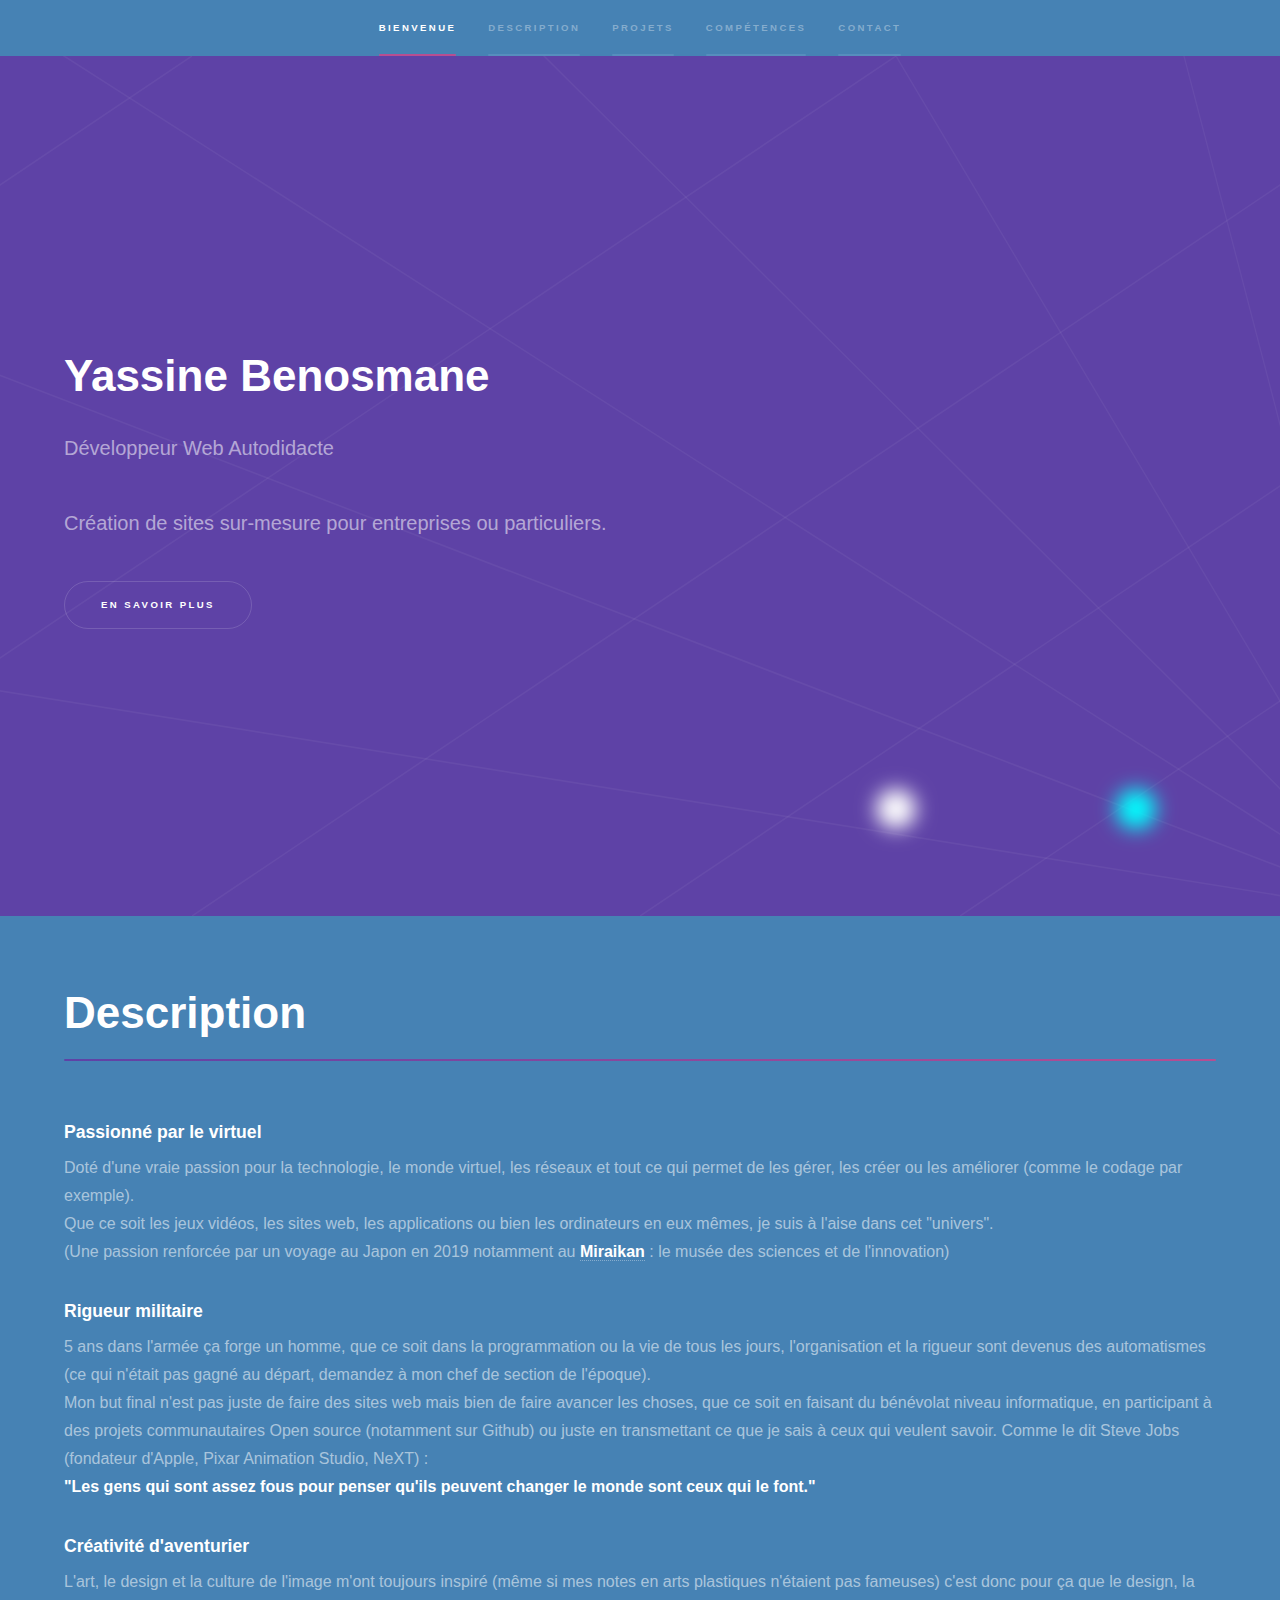
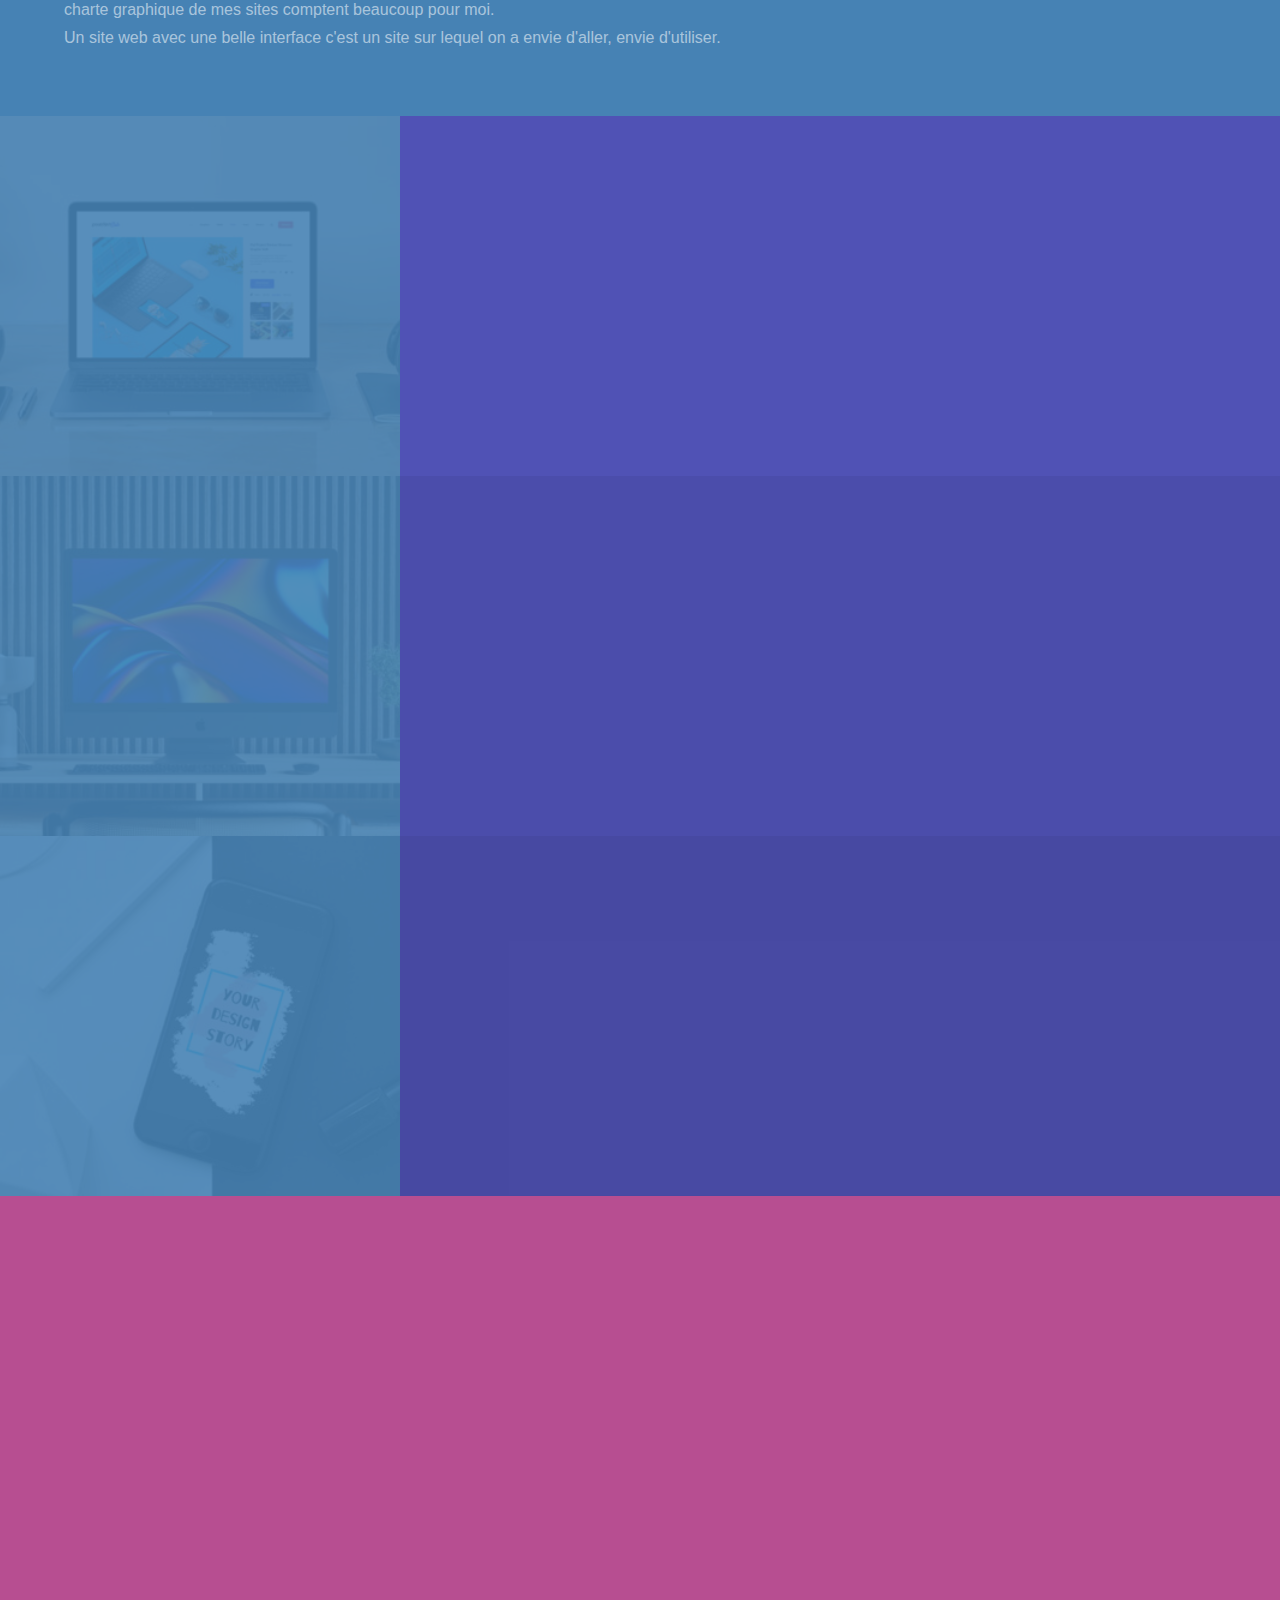
==== commit bf708195: "ajout citation Steve Jobs" ====
--- a/index.html
+++ b/index.html
@@ -42,8 +42,8 @@
 							</div>
 
 							<h1>Yassine Benosmane</h1>
-							<p>Développeur Web Autodidacte<br />
-							 Création de sites sur-mesure pour entreprises ou particuliers.</p>
+							<p>Développeur Web Autodidacte</p>
+							<p>Création de sites sur-mesure pour entreprises ou particuliers.</p>
 							<ul class="actions">
 								<li><a href="#one" class="button scrolly">En savoir plus</a></li>
 							</ul>
@@ -57,18 +57,19 @@
 
 							<h3>Passionné par le virtuel</h3>
 							<p>Doté d'une vraie passion pour la technologie, le monde virtuel, les réseaux et tout ce qui permet de les gérer, les créer ou les améliorer (comme le codage par exemple).</br>
-								Que ce soit les jeux vidéos, les sites web, les applications ou bien les ordinateurs en eux mêmes je suis à l'aise dans cet "univers".</br>
-								 Le genre de mec au top en quarantaine si il a du wi-fi...</p>
+								Que ce soit les jeux vidéos, les sites web, les applications ou bien les ordinateurs en eux mêmes, je suis à l'aise dans cet "univers".</br>
+								 (Une passion renforcée par un voyage au Japon en 2019 notamment au <strong><a href="https://www.miraikan.jst.go.jp/en/">Miraikan</a></strong> : le musée des sciences et de l'innovation)</p>
 								<h3>Rigueur militaire</h3>
-								<p> 5 ans dans l'armée ça forge un homme, que ce soit dans la programation ou la vie de tout les jours, l'organisation et la rigueur sont devenus des automatismes 
-									(ce qui n'était pas gagné au départ demandez à mon chef de section de l'époque...).</br>
-									Bien sur il faut toujours savoir doser et si cet algorithme de merde ne veut pas fonctionner au bout du 500eme debug la meilleure solution est l'abandon,
-									 parce que du code de mauvaise qualité c'est pas du code c'est de la bouillie.</p>
+								<p> 5 ans dans l'armée ça forge un homme, que ce soit dans la programmation ou la vie de tous les jours, l'organisation et la rigueur sont devenus des automatismes 
+									(ce qui n'était pas gagné au départ, demandez à mon chef de section de l'époque).</br>
+									Mon but final n'est pas juste de faire des sites web mais bien de faire avancer les choses, que ce soit en faisant du bénévolat niveau informatique,
+									en participant à des projets communautaires Open source (notamment sur Github) ou juste en transmettant ce que je sais à ceux qui veulent savoir. Comme le dit Steve Jobs (fondateur d'Apple, Pixar Animation Studio, NeXT) :<br/>
+										<strong>"Les gens qui sont assez fous pour penser qu'ils peuvent changer le monde sont ceux qui le font."</strong></p>
+
 									<h3>Créativité d'aventurier</h3>
 							<p>L'art, le design et la culture de l'image m'ont toujours inspiré (même si mes notes en arts plastiques n'étaient pas fameuses)
 								c'est donc pour ça que le design, la charte graphique de mes sites comptent beaucoup pour moi. </br>
-								Un site web avec une belle interface c'est un site sur lequel on a envie d'aller, envie de rester et comme je dis tout le temps:</br>
-								<strong>"La beauté c'est subjectif mais un beau site c'est intuitif."</strong></p>
+								Un site web avec une belle interface c'est un site sur lequel on a envie d'aller, envie d'utiliser.
 							
 						</div>
 					</section>
@@ -77,37 +78,37 @@
 				<!-- Two -->
 					<section id="two" class="wrapper style2 spotlights">
 						<section>
-							<a href="#" target="_blank" class="image"><img src="images/test.jpg" alt="" data-position="center center" /></a>
+							<a href="projets.html" target="_blank" class="image"><img src="images/test.jpg" alt="" data-position="center center" /></a>
 							<div class="content">
 								<div class="inner">
 									<h2> Sites Web</h2>
-									<p>Pages web finies et hebergées en ligne (Github/OVHcloud).</p>
+									<p>Sites et projets web finis et hebergés en ligne (Github Pages/OVHcloud).</p>
 									<ul class="actions">
-										<li><a href="generic.html" target="_blank" class="button">En savoir plus</a></li>
+										<li><a href="projets.html" target="_blank" class="button">Cliquez ici</a></li>
 									</ul>
 								</div>
 							</div>
 						</section>
 						<section>
-							<a href="#" class="image"><img src="images/test3.jpg" alt="" data-position="top center" /></a>
+							<a href="projets.html" class="image"><img src="images/test3.jpg" alt="" data-position="top center" /></a>
 							<div class="content">
 								<div class="inner">
 									<h2> Applications web</h2>
-									<p>Pages web avec interactions dynamiques.</p>
+									<p>Sites web avec interactions dynamiques en JavaScript vanilla.</p>
 									<ul class="actions">
-										<li><a href="generic.html" class="button">En savoir plus</a></li>
+										<li><a href="projets.html" class="button">Ou cliquez là</a></li>
 									</ul>
 								</div>
 							</div>
 						</section>
 						<section>
-							<a href="#" class="image"><img src="images/test2.jpg" alt="" data-position="25% 25%" /></a>
+							<a href="projets.html" class="image"><img src="images/test2.jpg" alt="" data-position="25% 25%" /></a>
 							<div class="content">
 								<div class="inner">
 									<h2> Projets en cours</h2>
-									<p>Sites et applications et composants en cours de codage.</p>
+									<p>Projets et composants en cours de codage...</p>
 									<ul class="actions">
-										<li><a href="generic.html" class="button">En savoir plus</a></li>
+										<li><a href="generic.html" class="button">Ou alors ici</a></li>
 									</ul>
 								</div>
 							</div>
@@ -128,7 +129,7 @@
 								<section>
 									<span class="icon solid major fa-lock"></span>
 									<h3>Sécurité HTTPS</h3>
-									<p>Vos sites seront sécurisés en suivant les recommandations de l'ANSSI avec le protocole TLS, l'accès à votre serveur sera uniquement en HTTPS et vos bases de données seront privés.</p>
+									<p>Vos sites seront sécurisés en suivant les recommandations de l'ANSSI avec le protocole TLS, l'accès à votre serveur sera uniquement en HTTPS et vos bases de données seront privées.</p>
 								</section>
 								<section>
 									<span class="icon solid major fa-cog"></span>
